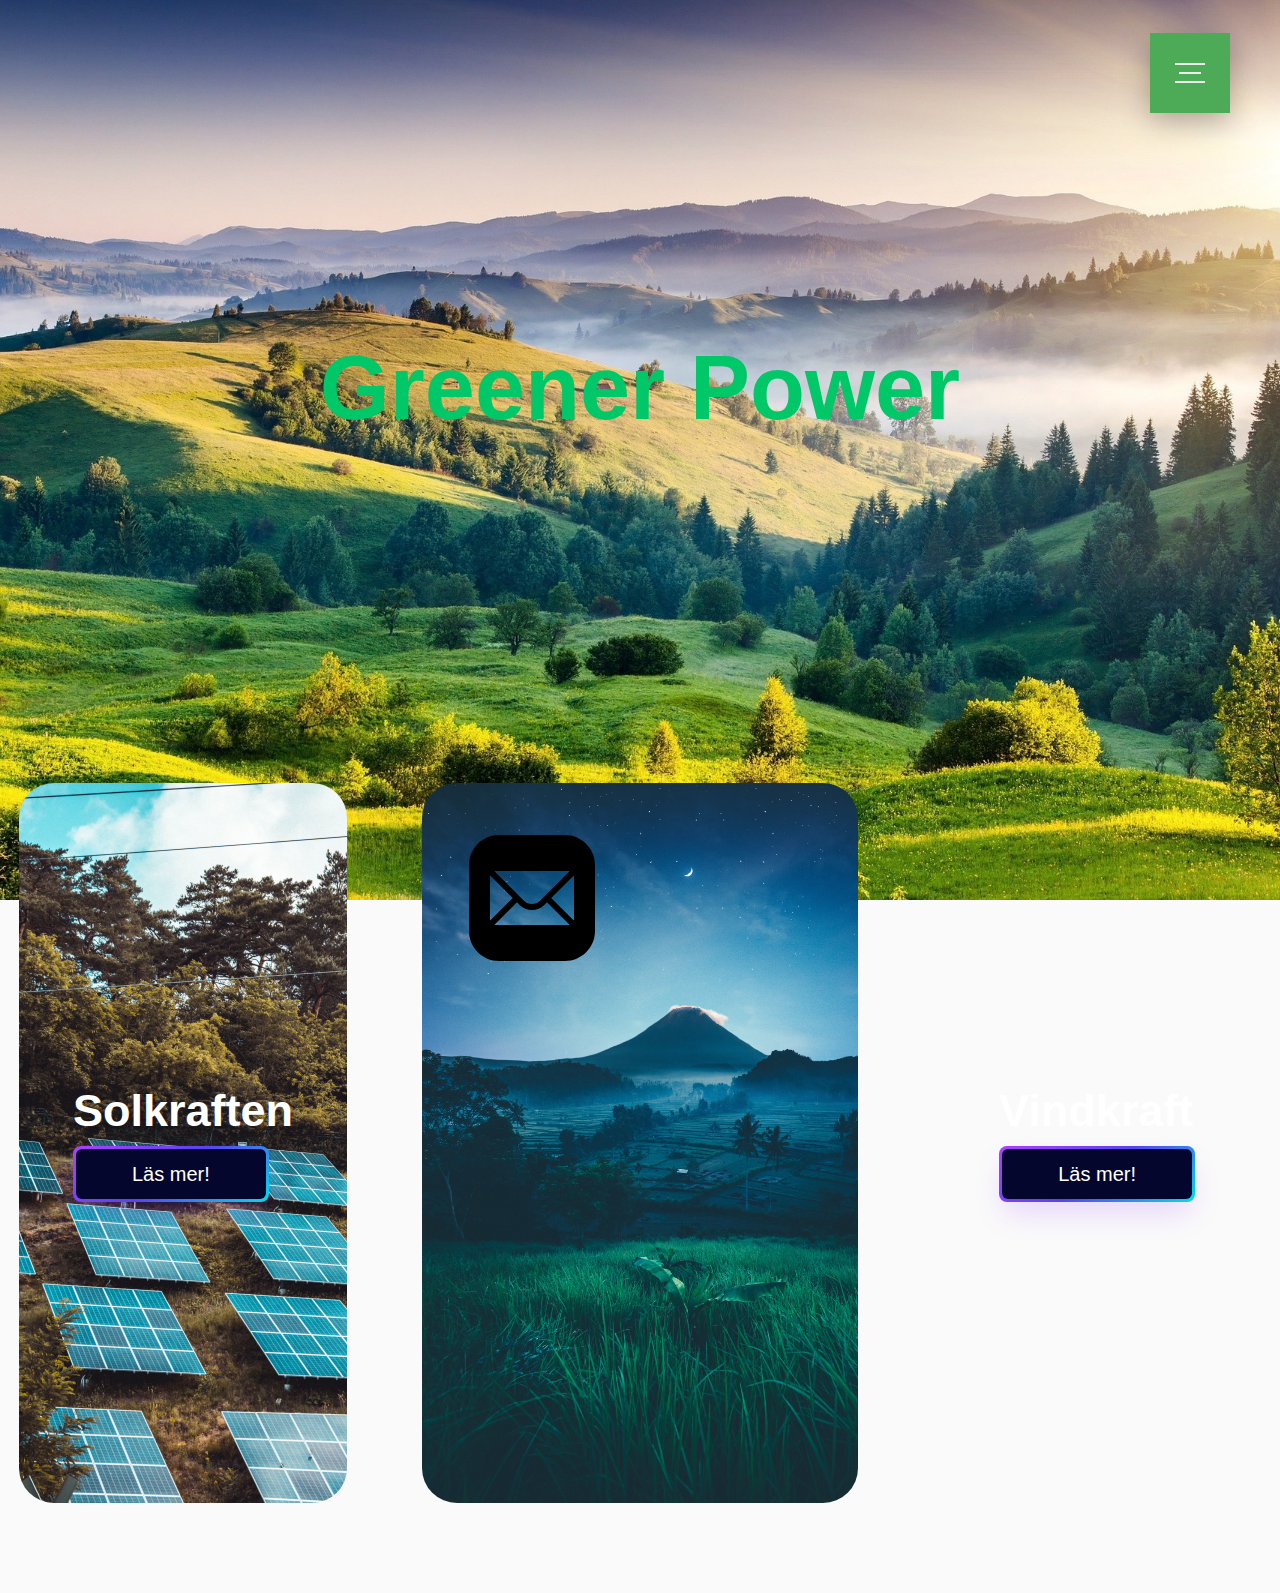
==== HTML och CSS/index.html @ 56bf24a3 "mer" ====
<!DOCTYPE html>
<html lang="en">
<head>
    <title>Förnybar Energi</title>
    <meta name="viewport" content="width=device-width, initial-scale=1.0"/>
    <meta charset="UTF-8">
    <link href="https://cdn.jsdelivr.net/npm/bootstrap@5.3.0-alpha1/dist/css/bootstrap.min.css" rel="stylesheet" integrity="sha384-GLhlTQ8iRABdZLl6O3oVMWSktQOp6b7In1Zl3/Jr59b6EGGoI1aFkw7cmDA6j6gD" crossorigin="anonymous">
    <link rel="stylesheet" href="bootstrap123.css">
    <link rel="stylesheet" href="Index.css">
    <link rel="stylesheet" href="typografi.css">
    <link rel="stylesheet" href="colors.css">
   <link href="https://fonts.cdnfonts.com/css/adobe-garamond-pro-2" rel="stylesheet">
    <style>
        @import url('https://fonts.cdnfonts.com/css/adobe-garamond-pro-2');
</style>

</head>

<body class="Home zunder">
  <div>
    <input class="menu-icon" type="checkbox" id="menu-icon" name="menu-icon"/>
    <label for="menu-icon"></label>
    <nav class="nav"> 		
        <ul class="pt-5" class="active">
            <li><a href="index.html">Hem</a></li>
            <li><a href="Vindkraft.html">Vindkraft</a></li>
            <li><a href="Solceller.html">Solceller</a></li>
        </ul>
    </nav>
  </div>

  <div class="Pablo">
   <h2 class="Name">Greener Power</h2>
  </div>
  
<section class="info">
<div class="row justify-content-center">
<div class="conta col col-3">
 <div class="text-align"> 
  <h2 class="hug">Solkraften</h2>
  <button class="button-64" role="button"><span onclick="location.href='solceller.html'" class="text">Läs mer!</span></button>
 </div>
</div>
<div class="conti cot col-4">
  <div class="text-place"> 
   <div class="images"> 
    <figure>
      <img class="imagu" src="mail.svg" alt=”Photo” width=150 height=150>
  </figure>
   
  </div>
 </div>
</div>
<div class="konta2 col col-3">
 <div class="text-align Bug">
  <h2 class="hug">Vindkraft</h2>
  <button class="button-64" role="button"> <span onclick="location.href='vindkraft.html'" class="text">Läs mer!</span></button>
 </div>
</div>
</div>
</section>



  </body>



</div>
<script src="https://cdn.jsdelivr.net/npm/bootstrap@5.3.0-alpha1/dist/js/bootstrap.bundle.min.js" integrity="sha384-w76AqPfDkMBDXo30jS1Sgez6pr3x5MlQ1ZAGC+nuZB+EYdgRZgiwxhTBTkF7CXvN" crossorigin="anonymous"></script>
</body>
</html>
---- HTML och CSS/bootstrap123.css ----
:root {
  --blue: #007bff;
  --indigo: #6610f2;
  --purple: #6f42c1;
  --pink: #e83e8c;
  --red: #dc3545;
  --orange: #fd7e14;
  --yellow: #ffc107;
  --green: #28a745;
  --teal: #20c997;
  --cyan: #17a2b8;
  --white: #fff;
  --gray: #6c757d;
  --gray-dark: #343a40;
  --primary: #4DAA57;
  --secondary: #7fcdff;
  --success: #157F1F;
  --info: #17a2b8;
  --warning: #ffc107;
  --danger: #dc3545;
  --light: #FAFAFA;
  --dark: #0B0B0F;
  --breakpoint-xs: 0;
  --breakpoint-sm: 576px;
  --breakpoint-md: 768px;
  --breakpoint-lg: 992px;
  --breakpoint-xl: 1200px;
  --font-family-sans-serif: -apple-system, BlinkMacSystemFont, "Segoe UI", Roboto, "Helvetica Neue", Arial, "Noto Sans", sans-serif, "Apple Color Emoji", "Segoe UI Emoji", "Segoe UI Symbol", "Noto Color Emoji";
  --font-family-monospace: SFMono-Regular, Menlo, Monaco, Consolas, "Liberation Mono", "Courier New", monospace; }

*,
*::before,
*::after {
  box-sizing: border-box; }

html {
  font-family: sans-serif;
  line-height: 1.15;
  -webkit-text-size-adjust: 100%;
  -webkit-tap-highlight-color: rgba(0, 0, 0, 0); }

article, aside, figcaption, figure, footer, header, hgroup, main, nav, section {
  display: block; }

body {
  margin: 0;
  font-family: -apple-system, BlinkMacSystemFont, "Segoe UI", Roboto, "Helvetica Neue", Arial, "Noto Sans", sans-serif, "Apple Color Emoji", "Segoe UI Emoji", "Segoe UI Symbol", "Noto Color Emoji";
  font-size: 1rem;
  font-weight: 400;
  line-height: 1.5;
  color: #212529;
  text-align: left;
  background-color: #fff; }

[tabindex="-1"]:focus:not(:focus-visible) {
  outline: 0 !important; }

hr {
  box-sizing: content-box;
  height: 0;
  overflow: visible; }

h1, h2, h3, h4, h5, h6 {
  margin-top: 0;
  margin-bottom: 0.5rem; }

p {
  margin-top: 0;
  margin-bottom: 1rem; }

abbr[title],
abbr[data-original-title] {
  text-decoration: underline;
  text-decoration: underline dotted;
  cursor: help;
  border-bottom: 0;
  text-decoration-skip-ink: none; }

address {
  margin-bottom: 1rem;
  font-style: normal;
  line-height: inherit; }

ol,
ul,
dl {
  margin-top: 0;
  margin-bottom: 1rem; }

ol ol,
ul ul,
ol ul,
ul ol {
  margin-bottom: 0; }

dt {
  font-weight: 700; }

dd {
  margin-bottom: .5rem;
  margin-left: 0; }

blockquote {
  margin: 0 0 1rem; }

b,
strong {
  font-weight: bolder; }

small {
  font-size: 80%; }

sub,
sup {
  position: relative;
  font-size: 75%;
  line-height: 0;
  vertical-align: baseline; }

sub {
  bottom: -.25em; }

sup {
  top: -.5em; }

a {
  color: #4DAA57;
  text-decoration: none;
  background-color: transparent; }
  a:hover {
    color: #35753c;
    text-decoration: underline; }

a:not([href]) {
  color: inherit;
  text-decoration: none; }
  a:not([href]):hover {
    color: inherit;
    text-decoration: none; }

pre,
code,
kbd,
samp {
  font-family: SFMono-Regular, Menlo, Monaco, Consolas, "Liberation Mono", "Courier New", monospace;
  font-size: 1em; }

pre {
  margin-top: 0;
  margin-bottom: 1rem;
  overflow: auto;
  -ms-overflow-style: scrollbar; }

figure {
  margin: 0 0 1rem; }

img {
  vertical-align: middle;
  border-style: none; }

svg {
  overflow: hidden;
  vertical-align: middle; }

table {
  border-collapse: collapse; }

caption {
  padding-top: 0.75rem;
  padding-bottom: 0.75rem;
  color: #6c757d;
  text-align: left;
  caption-side: bottom; }

th {
  text-align: inherit; }

label {
  display: inline-block;
  margin-bottom: 0.5rem; }

button {
  border-radius: 0; }

button:focus {
  outline: 1px dotted;
  outline: 5px auto -webkit-focus-ring-color; }

input,
button,
select,
optgroup,
textarea {
  margin: 0;
  font-family: inherit;
  font-size: inherit;
  line-height: inherit; }

button,
input {
  overflow: visible; }

button,
select {
  text-transform: none; }

[role="button"] {
  cursor: pointer; }

select {
  word-wrap: normal; }

button,
[type="button"],
[type="reset"],
[type="submit"] {
  -webkit-appearance: button; }

button:not(:disabled),
[type="button"]:not(:disabled),
[type="reset"]:not(:disabled),
[type="submit"]:not(:disabled) {
  cursor: pointer; }

button::-moz-focus-inner,
[type="button"]::-moz-focus-inner,
[type="reset"]::-moz-focus-inner,
[type="submit"]::-moz-focus-inner {
  padding: 0;
  border-style: none; }

input[type="radio"],
input[type="checkbox"] {
  box-sizing: border-box;
  padding: 0; }

textarea {
  overflow: auto;
  resize: vertical; }

fieldset {
  min-width: 0;
  padding: 0;
  margin: 0;
  border: 0; }

legend {
  display: block;
  width: 100%;
  max-width: 100%;
  padding: 0;
  margin-bottom: .5rem;
  font-size: 1.5rem;
  line-height: inherit;
  color: inherit;
  white-space: normal; }

progress {
  vertical-align: baseline; }

[type="number"]::-webkit-inner-spin-button,
[type="number"]::-webkit-outer-spin-button {
  height: auto; }

[type="search"] {
  outline-offset: -2px;
  -webkit-appearance: none; }

[type="search"]::-webkit-search-decoration {
  -webkit-appearance: none; }

::-webkit-file-upload-button {
  font: inherit;
  -webkit-appearance: button; }

output {
  display: inline-block; }

summary {
  display: list-item;
  cursor: pointer; }

template {
  display: none; }

[hidden] {
  display: none !important; }

h1, h2, h3, h4, h5, h6,
.h1, .h2, .h3, .h4, .h5, .h6 {
  margin-bottom: 0.5rem;
  font-weight: 500;
  line-height: 1.2; }

h1, .h1 {
  font-size: 2.5rem; }

h2, .h2 {
  font-size: 2rem; }

h3, .h3 {
  font-size: 1.75rem; }

h4, .h4 {
  font-size: 1.5rem; }

h5, .h5 {
  font-size: 1.25rem; }

h6, .h6 {
  font-size: 1rem; }

.lead {
  font-size: 1.25rem;
  font-weight: 300; }

.display-1 {
  font-size: 6rem;
  font-weight: 300;
  line-height: 1.2; }

.display-2 {
  font-size: 5.5rem;
  font-weight: 300;
  line-height: 1.2; }

.display-3 {
  font-size: 4.5rem;
  font-weight: 300;
  line-height: 1.2; }

.display-4 {
  font-size: 3.5rem;
  font-weight: 300;
  line-height: 1.2; }

hr {
  margin-top: 1rem;
  margin-bottom: 1rem;
  border: 0;
  border-top: 1px solid rgba(0, 0, 0, 0.1); }

small,
.small {
  font-size: 80%;
  font-weight: 400; }

mark,
.mark {
  padding: 0.2em;
  background-color: #fcf8e3; }

.list-unstyled {
  padding-left: 0;
  list-style: none; }

.list-inline {
  padding-left: 0;
  list-style: none; }

.list-inline-item {
  display: inline-block; }
  .list-inline-item:not(:last-child) {
    margin-right: 0.5rem; }

.initialism {
  font-size: 90%;
  text-transform: uppercase; }

.blockquote {
  margin-bottom: 1rem;
  font-size: 1.25rem; }

.blockquote-footer {
  display: block;
  font-size: 80%;
  color: #6c757d; }
  .blockquote-footer::before {
    content: "\2014\00A0"; }

.img-fluid {
  max-width: 100%;
  height: auto; }

.img-thumbnail {
  padding: 0.25rem;
  background-color: #fff;
  border: 1px solid #dee2e6;
  border-radius: 0.25rem;
  max-width: 100%;
  height: auto; }

.figure {
  display: inline-block; }

.figure-img {
  margin-bottom: 0.5rem;
  line-height: 1; }

.figure-caption {
  font-size: 90%;
  color: #6c757d; }

code {
  font-size: 87.5%;
  color: #e83e8c;
  word-wrap: break-word; }
  a > code {
    color: inherit; }

kbd {
  padding: 0.2rem 0.4rem;
  font-size: 87.5%;
  color: #fff;
  background-color: #212529;
  border-radius: 0.2rem; }
  kbd kbd {
    padding: 0;
    font-size: 100%;
    font-weight: 700; }

pre {
  display: block;
  font-size: 87.5%;
  color: #212529; }
  pre code {
    font-size: inherit;
    color: inherit;
    word-break: normal; }

.pre-scrollable {
  max-height: 340px;
  overflow-y: scroll; }

.container {
  width: 100%;
  padding-right: 15px;
  padding-left: 15px;
  margin-right: auto;
  margin-left: auto; }
  @media (min-width: 576px) {
    .container {
      max-width: 540px; } }
  @media (min-width: 768px) {
    .container {
      max-width: 720px; } }
  @media (min-width: 992px) {
    .container {
      max-width: 960px; } }
  @media (min-width: 1200px) {
    .container {
      max-width: 1140px; } }

.container-fluid, .container-sm, .container-md, .container-lg, .container-xl {
  width: 100%;
  padding-right: 15px;
  padding-left: 15px;
  margin-right: auto;
  margin-left: auto; }

@media (min-width: 576px) {
  .container, .container-sm {
    max-width: 540px; } }

@media (min-width: 768px) {
  .container, .container-sm, .container-md {
    max-width: 720px; } }

@media (min-width: 992px) {
  .container, .container-sm, .container-md, .container-lg {
    max-width: 960px; } }

@media (min-width: 1200px) {
  .container, .container-sm, .container-md, .container-lg, .container-xl {
    max-width: 1140px; } }

.row {
  display: flex;
  flex-wrap: wrap;
  margin-right: -15px;
  margin-left: -15px; }

.no-gutters {
  margin-right: 0;
  margin-left: 0; }
  .no-gutters > .col,
  .no-gutters > [class*="col-"] {
    padding-right: 0;
    padding-left: 0; }

.col-1, .col-2, .col-3, .col-4, .col-5, .col-6, .col-7, .col-8, .col-9, .col-10, .col-11, .col-12, .col,
.col-auto, .col-sm-1, .col-sm-2, .col-sm-3, .col-sm-4, .col-sm-5, .col-sm-6, .col-sm-7, .col-sm-8, .col-sm-9, .col-sm-10, .col-sm-11, .col-sm-12, .col-sm,
.col-sm-auto, .col-md-1, .col-md-2, .col-md-3, .col-md-4, .col-md-5, .col-md-6, .col-md-7, .col-md-8, .col-md-9, .col-md-10, .col-md-11, .col-md-12, .col-md,
.col-md-auto, .col-lg-1, .col-lg-2, .col-lg-3, .col-lg-4, .col-lg-5, .col-lg-6, .col-lg-7, .col-lg-8, .col-lg-9, .col-lg-10, .col-lg-11, .col-lg-12, .col-lg,
.col-lg-auto, .col-xl-1, .col-xl-2, .col-xl-3, .col-xl-4, .col-xl-5, .col-xl-6, .col-xl-7, .col-xl-8, .col-xl-9, .col-xl-10, .col-xl-11, .col-xl-12, .col-xl,
.col-xl-auto {
  position: relative;
  width: 100%;
  padding-right: 15px;
  padding-left: 15px; }

.col {
  flex-basis: 0;
  flex-grow: 1;
  min-width: 0;
  max-width: 100%; }

.row-cols-1 > * {
  flex: 0 0 100%;
  max-width: 100%; }

.row-cols-2 > * {
  flex: 0 0 50%;
  max-width: 50%; }

.row-cols-3 > * {
  flex: 0 0 33.33333%;
  max-width: 33.33333%; }

.row-cols-4 > * {
  flex: 0 0 25%;
  max-width: 25%; }

.row-cols-5 > * {
  flex: 0 0 20%;
  max-width: 20%; }

.row-cols-6 > * {
  flex: 0 0 16.66667%;
  max-width: 16.66667%; }

.col-auto {
  flex: 0 0 auto;
  width: auto;
  max-width: 100%; }

.col-1 {
  flex: 0 0 8.33333%;
  max-width: 8.33333%; }

.col-2 {
  flex: 0 0 16.66667%;
  max-width: 16.66667%; }

.col-3 {
  flex: 0 0 25%;
  max-width: 25%; }

.col-4 {
  flex: 0 0 33.33333%;
  max-width: 33.33333%; }

.col-5 {
  flex: 0 0 41.66667%;
  max-width: 41.66667%; }

.col-6 {
  flex: 0 0 50%;
  max-width: 50%; }

.col-7 {
  flex: 0 0 58.33333%;
  max-width: 58.33333%; }

.col-8 {
  flex: 0 0 66.66667%;
  max-width: 66.66667%; }

.col-9 {
  flex: 0 0 75%;
  max-width: 75%; }

.col-10 {
  flex: 0 0 83.33333%;
  max-width: 83.33333%; }

.col-11 {
  flex: 0 0 91.66667%;
  max-width: 91.66667%; }

.col-12 {
  flex: 0 0 100%;
  max-width: 100%; }

.order-first {
  order: -1; }

.order-last {
  order: 13; }

.order-0 {
  order: 0; }

.order-1 {
  order: 1; }

.order-2 {
  order: 2; }

.order-3 {
  order: 3; }

.order-4 {
  order: 4; }

.order-5 {
  order: 5; }

.order-6 {
  order: 6; }

.order-7 {
  order: 7; }

.order-8 {
  order: 8; }

.order-9 {
  order: 9; }

.order-10 {
  order: 10; }

.order-11 {
  order: 11; }

.order-12 {
  order: 12; }

.offset-1 {
  margin-left: 8.33333%; }

.offset-2 {
  margin-left: 16.66667%; }

.offset-3 {
  margin-left: 25%; }

.offset-4 {
  margin-left: 33.33333%; }

.offset-5 {
  margin-left: 41.66667%; }

.offset-6 {
  margin-left: 50%; }

.offset-7 {
  margin-left: 58.33333%; }

.offset-8 {
  margin-left: 66.66667%; }

.offset-9 {
  margin-left: 75%; }

.offset-10 {
  margin-left: 83.33333%; }

.offset-11 {
  margin-left: 91.66667%; }

@media (min-width: 576px) {
  .col-sm {
    flex-basis: 0;
    flex-grow: 1;
    min-width: 0;
    max-width: 100%; }
  .row-cols-sm-1 > * {
    flex: 0 0 100%;
    max-width: 100%; }
  .row-cols-sm-2 > * {
    flex: 0 0 50%;
    max-width: 50%; }
  .row-cols-sm-3 > * {
    flex: 0 0 33.33333%;
    max-width: 33.33333%; }
  .row-cols-sm-4 > * {
    flex: 0 0 25%;
    max-width: 25%; }
  .row-cols-sm-5 > * {
    flex: 0 0 20%;
    max-width: 20%; }
  .row-cols-sm-6 > * {
    flex: 0 0 16.66667%;
    max-width: 16.66667%; }
  .col-sm-auto {
    flex: 0 0 auto;
    width: auto;
    max-width: 100%; }
  .col-sm-1 {
    flex: 0 0 8.33333%;
    max-width: 8.33333%; }
  .col-sm-2 {
    flex: 0 0 16.66667%;
    max-width: 16.66667%; }
  .col-sm-3 {
    flex: 0 0 25%;
    max-width: 25%; }
  .col-sm-4 {
    flex: 0 0 33.33333%;
    max-width: 33.33333%; }
  .col-sm-5 {
    flex: 0 0 41.66667%;
    max-width: 41.66667%; }
  .col-sm-6 {
    flex: 0 0 50%;
    max-width: 50%; }
  .col-sm-7 {
    flex: 0 0 58.33333%;
    max-width: 58.33333%; }
  .col-sm-8 {
    flex: 0 0 66.66667%;
    max-width: 66.66667%; }
  .col-sm-9 {
    flex: 0 0 75%;
    max-width: 75%; }
  .col-sm-10 {
    flex: 0 0 83.33333%;
    max-width: 83.33333%; }
  .col-sm-11 {
    flex: 0 0 91.66667%;
    max-width: 91.66667%; }
  .col-sm-12 {
    flex: 0 0 100%;
    max-width: 100%; }
  .order-sm-first {
    order: -1; }
  .order-sm-last {
    order: 13; }
  .order-sm-0 {
    order: 0; }
  .order-sm-1 {
    order: 1; }
  .order-sm-2 {
    order: 2; }
  .order-sm-3 {
    order: 3; }
  .order-sm-4 {
    order: 4; }
  .order-sm-5 {
    order: 5; }
  .order-sm-6 {
    order: 6; }
  .order-sm-7 {
    order: 7; }
  .order-sm-8 {
    order: 8; }
  .order-sm-9 {
    order: 9; }
  .order-sm-10 {
    order: 10; }
  .order-sm-11 {
    order: 11; }
  .order-sm-12 {
    order: 12; }
  .offset-sm-0 {
    margin-left: 0; }
  .offset-sm-1 {
    margin-left: 8.33333%; }
  .offset-sm-2 {
    margin-left: 16.66667%; }
  .offset-sm-3 {
    margin-left: 25%; }
  .offset-sm-4 {
    margin-left: 33.33333%; }
  .offset-sm-5 {
    margin-left: 41.66667%; }
  .offset-sm-6 {
    margin-left: 50%; }
  .offset-sm-7 {
    margin-left: 58.33333%; }
  .offset-sm-8 {
    margin-left: 66.66667%; }
  .offset-sm-9 {
    margin-left: 75%; }
  .offset-sm-10 {
    margin-left: 83.33333%; }
  .offset-sm-11 {
    margin-left: 91.66667%; } }

@media (min-width: 768px) {
  .col-md {
    flex-basis: 0;
    flex-grow: 1;
    min-width: 0;
    max-width: 100%; }
  .row-cols-md-1 > * {
    flex: 0 0 100%;
    max-width: 100%; }
  .row-cols-md-2 > * {
    flex: 0 0 50%;
    max-width: 50%; }
  .row-cols-md-3 > * {
    flex: 0 0 33.33333%;
    max-width: 33.33333%; }
  .row-cols-md-4 > * {
    flex: 0 0 25%;
    max-width: 25%; }
  .row-cols-md-5 > * {
    flex: 0 0 20%;
    max-width: 20%; }
  .row-cols-md-6 > * {
    flex: 0 0 16.66667%;
    max-width: 16.66667%; }
  .col-md-auto {
    flex: 0 0 auto;
    width: auto;
    max-width: 100%; }
  .col-md-1 {
    flex: 0 0 8.33333%;
    max-width: 8.33333%; }
  .col-md-2 {
    flex: 0 0 16.66667%;
    max-width: 16.66667%; }
  .col-md-3 {
    flex: 0 0 25%;
    max-width: 25%; }
  .col-md-4 {
    flex: 0 0 33.33333%;
    max-width: 33.33333%; }
  .col-md-5 {
    flex: 0 0 41.66667%;
    max-width: 41.66667%; }
  .col-md-6 {
    flex: 0 0 50%;
    max-width: 50%; }
  .col-md-7 {
    flex: 0 0 58.33333%;
    max-width: 58.33333%; }
  .col-md-8 {
    flex: 0 0 66.66667%;
    max-width: 66.66667%; }
  .col-md-9 {
    flex: 0 0 75%;
    max-width: 75%; }
  .col-md-10 {
    flex: 0 0 83.33333%;
    max-width: 83.33333%; }
  .col-md-11 {
    flex: 0 0 91.66667%;
    max-width: 91.66667%; }
  .col-md-12 {
    flex: 0 0 100%;
    max-width: 100%; }
  .order-md-first {
    order: -1; }
  .order-md-last {
    order: 13; }
  .order-md-0 {
    order: 0; }
  .order-md-1 {
    order: 1; }
  .order-md-2 {
    order: 2; }
  .order-md-3 {
    order: 3; }
  .order-md-4 {
    order: 4; }
  .order-md-5 {
    order: 5; }
  .order-md-6 {
    order: 6; }
  .order-md-7 {
    order: 7; }
  .order-md-8 {
    order: 8; }
  .order-md-9 {
    order: 9; }
  .order-md-10 {
    order: 10; }
  .order-md-11 {
    order: 11; }
  .order-md-12 {
    order: 12; }
  .offset-md-0 {
    margin-left: 0; }
  .offset-md-1 {
    margin-left: 8.33333%; }
  .offset-md-2 {
    margin-left: 16.66667%; }
  .offset-md-3 {
    margin-left: 25%; }
  .offset-md-4 {
    margin-left: 33.33333%; }
  .offset-md-5 {
    margin-left: 41.66667%; }
  .offset-md-6 {
    margin-left: 50%; }
  .offset-md-7 {
    margin-left: 58.33333%; }
  .offset-md-8 {
    margin-left: 66.66667%; }
  .offset-md-9 {
    margin-left: 75%; }
  .offset-md-10 {
    margin-left: 83.33333%; }
  .offset-md-11 {
    margin-left: 91.66667%; } }

@media (min-width: 992px) {
  .col-lg {
    flex-basis: 0;
    flex-grow: 1;
    min-width: 0;
    max-width: 100%; }
  .row-cols-lg-1 > * {
    flex: 0 0 100%;
    max-width: 100%; }
  .row-cols-lg-2 > * {
    flex: 0 0 50%;
    max-width: 50%; }
  .row-cols-lg-3 > * {
    flex: 0 0 33.33333%;
    max-width: 33.33333%; }
  .row-cols-lg-4 > * {
    flex: 0 0 25%;
    max-width: 25%; }
  .row-cols-lg-5 > * {
    flex: 0 0 20%;
    max-width: 20%; }
  .row-cols-lg-6 > * {
    flex: 0 0 16.66667%;
    max-width: 16.66667%; }
  .col-lg-auto {
    flex: 0 0 auto;
    width: auto;
    max-width: 100%; }
  .col-lg-1 {
    flex: 0 0 8.33333%;
    max-width: 8.33333%; }
  .col-lg-2 {
    flex: 0 0 16.66667%;
    max-width: 16.66667%; }
  .col-lg-3 {
    flex: 0 0 25%;
    max-width: 25%; }
  .col-lg-4 {
    flex: 0 0 33.33333%;
    max-width: 33.33333%; }
  .col-lg-5 {
    flex: 0 0 41.66667%;
    max-width: 41.66667%; }
  .col-lg-6 {
    flex: 0 0 50%;
    max-width: 50%; }
  .col-lg-7 {
    flex: 0 0 58.33333%;
    max-width: 58.33333%; }
  .col-lg-8 {
    flex: 0 0 66.66667%;
    max-width: 66.66667%; }
  .col-lg-9 {
    flex: 0 0 75%;
    max-width: 75%; }
  .col-lg-10 {
    flex: 0 0 83.33333%;
    max-width: 83.33333%; }
  .col-lg-11 {
    flex: 0 0 91.66667%;
    max-width: 91.66667%; }
  .col-lg-12 {
    flex: 0 0 100%;
    max-width: 100%; }
  .order-lg-first {
    order: -1; }
  .order-lg-last {
    order: 13; }
  .order-lg-0 {
    order: 0; }
  .order-lg-1 {
    order: 1; }
  .order-lg-2 {
    order: 2; }
  .order-lg-3 {
    order: 3; }
  .order-lg-4 {
    order: 4; }
  .order-lg-5 {
    order: 5; }
  .order-lg-6 {
    order: 6; }
  .order-lg-7 {
    order: 7; }
  .order-lg-8 {
    order: 8; }
  .order-lg-9 {
    order: 9; }
  .order-lg-10 {
    order: 10; }
  .order-lg-11 {
    order: 11; }
  .order-lg-12 {
    order: 12; }
  .offset-lg-0 {
    margin-left: 0; }
  .offset-lg-1 {
    margin-left: 8.33333%; }
  .offset-lg-2 {
    margin-left: 16.66667%; }
  .offset-lg-3 {
    margin-left: 25%; }
  .offset-lg-4 {
    margin-left: 33.33333%; }
  .offset-lg-5 {
    margin-left: 41.66667%; }
  .offset-lg-6 {
    margin-left: 50%; }
  .offset-lg-7 {
    margin-left: 58.33333%; }
  .offset-lg-8 {
    margin-left: 66.66667%; }
  .offset-lg-9 {
    margin-left: 75%; }
  .offset-lg-10 {
    margin-left: 83.33333%; }
  .offset-lg-11 {
    margin-left: 91.66667%; } }

@media (min-width: 1200px) {
  .col-xl {
    flex-basis: 0;
    flex-grow: 1;
    min-width: 0;
    max-width: 100%; }
  .row-cols-xl-1 > * {
    flex: 0 0 100%;
    max-width: 100%; }
  .row-cols-xl-2 > * {
    flex: 0 0 50%;
    max-width: 50%; }
  .row-cols-xl-3 > * {
    flex: 0 0 33.33333%;
    max-width: 33.33333%; }
  .row-cols-xl-4 > * {
    flex: 0 0 25%;
    max-width: 25%; }
  .row-cols-xl-5 > * {
    flex: 0 0 20%;
    max-width: 20%; }
  .row-cols-xl-6 > * {
    flex: 0 0 16.66667%;
    max-width: 16.66667%; }
  .col-xl-auto {
    flex: 0 0 auto;
    width: auto;
    max-width: 100%; }
  .col-xl-1 {
    flex: 0 0 8.33333%;
    max-width: 8.33333%; }
  .col-xl-2 {
    flex: 0 0 16.66667%;
    max-width: 16.66667%; }
  .col-xl-3 {
    flex: 0 0 25%;
    max-width: 25%; }
  .col-xl-4 {
    flex: 0 0 33.33333%;
    max-width: 33.33333%; }
  .col-xl-5 {
    flex: 0 0 41.66667%;
    max-width: 41.66667%; }
  .col-xl-6 {
    flex: 0 0 50%;
    max-width: 50%; }
  .col-xl-7 {
    flex: 0 0 58.33333%;
    max-width: 58.33333%; }
  .col-xl-8 {
    flex: 0 0 66.66667%;
    max-width: 66.66667%; }
  .col-xl-9 {
    flex: 0 0 75%;
    max-width: 75%; }
  .col-xl-10 {
    flex: 0 0 83.33333%;
    max-width: 83.33333%; }
  .col-xl-11 {
    flex: 0 0 91.66667%;
    max-width: 91.66667%; }
  .col-xl-12 {
    flex: 0 0 100%;
    max-width: 100%; }
  .order-xl-first {
    order: -1; }
  .order-xl-last {
    order: 13; }
  .order-xl-0 {
    order: 0; }
  .order-xl-1 {
    order: 1; }
  .order-xl-2 {
    order: 2; }
  .order-xl-3 {
    order: 3; }
  .order-xl-4 {
    order: 4; }
  .order-xl-5 {
    order: 5; }
  .order-xl-6 {
    order: 6; }
  .order-xl-7 {
    order: 7; }
  .order-xl-8 {
    order: 8; }
  .order-xl-9 {
    order: 9; }
  .order-xl-10 {
    order: 10; }
  .order-xl-11 {
    order: 11; }
  .order-xl-12 {
    order: 12; }
  .offset-xl-0 {
    margin-left: 0; }
  .offset-xl-1 {
    margin-left: 8.33333%; }
  .offset-xl-2 {
    margin-left: 16.66667%; }
  .offset-xl-3 {
    margin-left: 25%; }
  .offset-xl-4 {
    margin-left: 33.33333%; }
  .offset-xl-5 {
    margin-left: 41.66667%; }
  .offset-xl-6 {
    margin-left: 50%; }
  .offset-xl-7 {
    margin-left: 58.33333%; }
  .offset-xl-8 {
    margin-left: 66.66667%; }
  .offset-xl-9 {
    margin-left: 75%; }
  .offset-xl-10 {
    margin-left: 83.33333%; }
  .offset-xl-11 {
    margin-left: 91.66667%; } }

.table {
  width: 100%;
  margin-bottom: 1rem;
  color: #212529; }
  .table th,
  .table td {
    padding: 0.75rem;
    vertical-align: top;
    border-top: 1px solid #dee2e6; }
  .table thead th {
    vertical-align: bottom;
    border-bottom: 2px solid #dee2e6; }
  .table tbody + tbody {
    border-top: 2px solid #dee2e6; }

.table-sm th,
.table-sm td {
  padding: 0.3rem; }

.table-bordered {
  border: 1px solid #dee2e6; }
  .table-bordered th,
  .table-bordered td {
    border: 1px solid #dee2e6; }
  .table-bordered thead th,
  .table-bordered thead td {
    border-bottom-width: 2px; }

.table-borderless th,
.table-borderless td,
.table-borderless thead th,
.table-borderless tbody + tbody {
  border: 0; }

.table-striped tbody tr:nth-of-type(odd) {
  background-color: rgba(0, 0, 0, 0.05); }

.table-hover tbody tr:hover {
  color: #212529;
  background-color: rgba(0, 0, 0, 0.075); }

.table-primary,
.table-primary > th,
.table-primary > td {
  background-color: #cde7d0; }

.table-primary th,
.table-primary td,
.table-primary thead th,
.table-primary tbody + tbody {
  border-color: #a2d3a8; }

.table-hover .table-primary:hover {
  background-color: #bcdfc0; }
  .table-hover .table-primary:hover > td,
  .table-hover .table-primary:hover > th {
    background-color: #bcdfc0; }

.table-secondary,
.table-secondary > th,
.table-secondary > td {
  background-color: #dbf1ff; }

.table-secondary th,
.table-secondary td,
.table-secondary thead th,
.table-secondary tbody + tbody {
  border-color: #bce5ff; }

.table-hover .table-secondary:hover {
  background-color: #c2e7ff; }
  .table-hover .table-secondary:hover > td,
  .table-hover .table-secondary:hover > th {
    background-color: #c2e7ff; }

.table-success,
.table-success > th,
.table-success > td {
  background-color: #bddbc0; }

.table-success th,
.table-success td,
.table-success thead th,
.table-success tbody + tbody {
  border-color: #85bc8b; }

.table-hover .table-success:hover {
  background-color: #add2b0; }
  .table-hover .table-success:hover > td,
  .table-hover .table-success:hover > th {
    background-color: #add2b0; }

.table-info,
.table-info > th,
.table-info > td {
  background-color: #bee5eb; }

.table-info th,
.table-info td,
.table-info thead th,
.table-info tbody + tbody {
  border-color: #86cfda; }

.table-hover .table-info:hover {
  background-color: #abdde5; }
  .table-hover .table-info:hover > td,
  .table-hover .table-info:hover > th {
    background-color: #abdde5; }

.table-warning,
.table-warning > th,
.table-warning > td {
  background-color: #ffeeba; }

.table-warning th,
.table-warning td,
.table-warning thead th,
.table-warning tbody + tbody {
  border-color: #ffdf7e; }

.table-hover .table-warning:hover {
  background-color: #ffe8a1; }
  .table-hover .table-warning:hover > td,
  .table-hover .table-warning:hover > th {
    background-color: #ffe8a1; }

.table-danger,
.table-danger > th,
.table-danger > td {
  background-color: #f5c6cb; }

.table-danger th,
.table-danger td,
.table-danger thead th,
.table-danger tbody + tbody {
  border-color: #ed969e; }

.table-hover .table-danger:hover {
  background-color: #f1b0b7; }
  .table-hover .table-danger:hover > td,
  .table-hover .table-danger:hover > th {
    background-color: #f1b0b7; }

.table-light,
.table-light > th,
.table-light > td {
  background-color: #fefefe; }

.table-light th,
.table-light td,
.table-light thead th,
.table-light tbody + tbody {
  border-color: #fcfcfc; }

.table-hover .table-light:hover {
  background-color: #f1f1f1; }
  .table-hover .table-light:hover > td,
  .table-hover .table-light:hover > th {
    background-color: #f1f1f1; }

.table-dark,
.table-dark > th,
.table-dark > td {
  background-color: #bbbbbc; }

.table-dark th,
.table-dark td,
.table-dark thead th,
.table-dark tbody + tbody {
  border-color: #808082; }

.table-hover .table-dark:hover {
  background-color: #aeaeaf; }
  .table-hover .table-dark:hover > td,
  .table-hover .table-dark:hover > th {
    background-color: #aeaeaf; }

.table-active,
.table-active > th,
.table-active > td {
  background-color: rgba(0, 0, 0, 0.075); }

.table-hover .table-active:hover {
  background-color: rgba(0, 0, 0, 0.075); }
  .table-hover .table-active:hover > td,
  .table-hover .table-active:hover > th {
    background-color: rgba(0, 0, 0, 0.075); }

.table .thead-dark th {
  color: #fff;
  background-color: #343a40;
  border-color: #454d55; }

.table .thead-light th {
  color: #495057;
  background-color: #e9ecef;
  border-color: #dee2e6; }

.table-dark {
  color: #fff;
  background-color: #343a40; }
  .table-dark th,
  .table-dark td,
  .table-dark thead th {
    border-color: #454d55; }
  .table-dark.table-bordered {
    border: 0; }
  .table-dark.table-striped tbody tr:nth-of-type(odd) {
    background-color: rgba(255, 255, 255, 0.05); }
  .table-dark.table-hover tbody tr:hover {
    color: #fff;
    background-color: rgba(255, 255, 255, 0.075); }

@media (max-width: 575.98px) {
  .table-responsive-sm {
    display: block;
    width: 100%;
    overflow-x: auto;
    -webkit-overflow-scrolling: touch; }
    .table-responsive-sm > .table-bordered {
      border: 0; } }

@media (max-width: 767.98px) {
  .table-responsive-md {
    display: block;
    width: 100%;
    overflow-x: auto;
    -webkit-overflow-scrolling: touch; }
    .table-responsive-md > .table-bordered {
      border: 0; } }

@media (max-width: 991.98px) {
  .table-responsive-lg {
    display: block;
    width: 100%;
    overflow-x: auto;
    -webkit-overflow-scrolling: touch; }
    .table-responsive-lg > .table-bordered {
      border: 0; } }

@media (max-width: 1199.98px) {
  .table-responsive-xl {
    display: block;
    width: 100%;
    overflow-x: auto;
    -webkit-overflow-scrolling: touch; }
    .table-responsive-xl > .table-bordered {
      border: 0; } }

.table-responsive {
  display: block;
  width: 100%;
  overflow-x: auto;
  -webkit-overflow-scrolling: touch; }
  .table-responsive > .table-bordered {
    border: 0; }

.form-control {
  display: block;
  width: 100%;
  height: calc(1.5em + 0.75rem + 2px);
  padding: 0.375rem 0.75rem;
  font-size: 1rem;
  font-weight: 400;
  line-height: 1.5;
  color: #495057;
  background-color: #fff;
  background-clip: padding-box;
  border: 1px solid #ced4da;
  border-radius: 0.25rem;
  transition: border-color 0.15s ease-in-out, box-shadow 0.15s ease-in-out; }
  @media (prefers-reduced-motion: reduce) {
    .form-control {
      transition: none; } }
  .form-control::-ms-expand {
    background-color: transparent;
    border: 0; }
  .form-control:-moz-focusring {
    color: transparent;
    text-shadow: 0 0 0 #495057; }
  .form-control:focus {
    color: #495057;
    background-color: #fff;
    border-color: #a2d5a7;
    outline: 0;
    box-shadow: 0 0 0 0.2rem rgba(77, 170, 87, 0.25); }
  .form-control::placeholder {
    color: #6c757d;
    opacity: 1; }
  .form-control:disabled, .form-control[readonly] {
    background-color: #e9ecef;
    opacity: 1; }

input[type="date"].form-control,
input[type="time"].form-control,
input[type="datetime-local"].form-control,
input[type="month"].form-control {
  appearance: none; }

select.form-control:focus::-ms-value {
  color: #495057;
  background-color: #fff; }

.form-control-file,
.form-control-range {
  display: block;
  width: 100%; }

.col-form-label {
  padding-top: calc(0.375rem + 1px);
  padding-bottom: calc(0.375rem + 1px);
  margin-bottom: 0;
  font-size: inherit;
  line-height: 1.5; }

.col-form-label-lg {
  padding-top: calc(0.5rem + 1px);
  padding-bottom: calc(0.5rem + 1px);
  font-size: 1.25rem;
  line-height: 1.5; }

.col-form-label-sm {
  padding-top: calc(0.25rem + 1px);
  padding-bottom: calc(0.25rem + 1px);
  font-size: 0.875rem;
  line-height: 1.5; }

.form-control-plaintext {
  display: block;
  width: 100%;
  padding: 0.375rem 0;
  margin-bottom: 0;
  font-size: 1rem;
  line-height: 1.5;
  color: #212529;
  background-color: transparent;
  border: solid transparent;
  border-width: 1px 0; }
  .form-control-plaintext.form-control-sm, .form-control-plaintext.form-control-lg {
    padding-right: 0;
    padding-left: 0; }

.form-control-sm {
  height: calc(1.5em + 0.5rem + 2px);
  padding: 0.25rem 0.5rem;
  font-size: 0.875rem;
  line-height: 1.5;
  border-radius: 0.2rem; }

.form-control-lg {
  height: calc(1.5em + 1rem + 2px);
  padding: 0.5rem 1rem;
  font-size: 1.25rem;
  line-height: 1.5;
  border-radius: 0.3rem; }

select.form-control[size], select.form-control[multiple] {
  height: auto; }

textarea.form-control {
  height: auto; }

.form-group {
  margin-bottom: 1rem; }

.form-text {
  display: block;
  margin-top: 0.25rem; }

.form-row {
  display: flex;
  flex-wrap: wrap;
  margin-right: -5px;
  margin-left: -5px; }
  .form-row > .col,
  .form-row > [class*="col-"] {
    padding-right: 5px;
    padding-left: 5px; }

.form-check {
  position: relative;
  display: block;
  padding-left: 1.25rem; }

.form-check-input {
  position: absolute;
  margin-top: 0.3rem;
  margin-left: -1.25rem; }
  .form-check-input[disabled] ~ .form-check-label,
  .form-check-input:disabled ~ .form-check-label {
    color: #6c757d; }

.form-check-label {
  margin-bottom: 0; }

.form-check-inline {
  display: inline-flex;
  align-items: center;
  padding-left: 0;
  margin-right: 0.75rem; }
  .form-check-inline .form-check-input {
    position: static;
    margin-top: 0;
    margin-right: 0.3125rem;
    margin-left: 0; }

.valid-feedback {
  display: none;
  width: 100%;
  margin-top: 0.25rem;
  font-size: 80%;
  color: #157F1F; }

.valid-tooltip {
  position: absolute;
  top: 100%;
  z-index: 5;
  display: none;
  max-width: 100%;
  padding: 0.25rem 0.5rem;
  margin-top: .1rem;
  font-size: 0.875rem;
  line-height: 1.5;
  color: #fff;
  background-color: rgba(21, 127, 31, 0.9);
  border-radius: 0.25rem; }

.was-validated :valid ~ .valid-feedback,
.was-validated :valid ~ .valid-tooltip,
.is-valid ~ .valid-feedback,
.is-valid ~ .valid-tooltip {
  display: block; }

.was-validated .form-control:valid, .form-control.is-valid {
  border-color: #157F1F;
  padding-right: calc(1.5em + 0.75rem);
  background-image: url("data:image/svg+xml,%3csvg xmlns='http://www.w3.org/2000/svg' width='8' height='8' viewBox='0 0 8 8'%3e%3cpath fill='%23157F1F' d='M2.3 6.73L.6 4.53c-.4-1.04.46-1.4 1.1-.8l1.1 1.4 3.4-3.8c.6-.63 1.6-.27 1.2.7l-4 4.6c-.43.5-.8.4-1.1.1z'/%3e%3c/svg%3e");
  background-repeat: no-repeat;
  background-position: right calc(0.375em + 0.1875rem) center;
  background-size: calc(0.75em + 0.375rem) calc(0.75em + 0.375rem); }
  .was-validated .form-control:valid:focus, .form-control.is-valid:focus {
    border-color: #157F1F;
    box-shadow: 0 0 0 0.2rem rgba(21, 127, 31, 0.25); }

.was-validated textarea.form-control:valid, textarea.form-control.is-valid {
  padding-right: calc(1.5em + 0.75rem);
  background-position: top calc(0.375em + 0.1875rem) right calc(0.375em + 0.1875rem); }

.was-validated .custom-select:valid, .custom-select.is-valid {
  border-color: #157F1F;
  padding-right: calc(0.75em + 2.3125rem);
  background: url("data:image/svg+xml,%3csvg xmlns='http://www.w3.org/2000/svg' width='4' height='5' viewBox='0 0 4 5'%3e%3cpath fill='%23343a40' d='M2 0L0 2h4zm0 5L0 3h4z'/%3e%3c/svg%3e") no-repeat right 0.75rem center/8px 10px, url("data:image/svg+xml,%3csvg xmlns='http://www.w3.org/2000/svg' width='8' height='8' viewBox='0 0 8 8'%3e%3cpath fill='%23157F1F' d='M2.3 6.73L.6 4.53c-.4-1.04.46-1.4 1.1-.8l1.1 1.4 3.4-3.8c.6-.63 1.6-.27 1.2.7l-4 4.6c-.43.5-.8.4-1.1.1z'/%3e%3c/svg%3e") #fff no-repeat center right 1.75rem/calc(0.75em + 0.375rem) calc(0.75em + 0.375rem); }
  .was-validated .custom-select:valid:focus, .custom-select.is-valid:focus {
    border-color: #157F1F;
    box-shadow: 0 0 0 0.2rem rgba(21, 127, 31, 0.25); }

.was-validated .form-check-input:valid ~ .form-check-label, .form-check-input.is-valid ~ .form-check-label {
  color: #157F1F; }

.was-validated .form-check-input:valid ~ .valid-feedback,
.was-validated .form-check-input:valid ~ .valid-tooltip, .form-check-input.is-valid ~ .valid-feedback,
.form-check-input.is-valid ~ .valid-tooltip {
  display: block; }

.was-validated .custom-control-input:valid ~ .custom-control-label, .custom-control-input.is-valid ~ .custom-control-label {
  color: #157F1F; }
  .was-validated .custom-control-input:valid ~ .custom-control-label::before, .custom-control-input.is-valid ~ .custom-control-label::before {
    border-color: #157F1F; }

.was-validated .custom-control-input:valid:checked ~ .custom-control-label::before, .custom-control-input.is-valid:checked ~ .custom-control-label::before {
  border-color: #1cab2a;
  background-color: #1cab2a; }

.was-validated .custom-control-input:valid:focus ~ .custom-control-label::before, .custom-control-input.is-valid:focus ~ .custom-control-label::before {
  box-shadow: 0 0 0 0.2rem rgba(21, 127, 31, 0.25); }

.was-validated .custom-control-input:valid:focus:not(:checked) ~ .custom-control-label::before, .custom-control-input.is-valid:focus:not(:checked) ~ .custom-control-label::before {
  border-color: #157F1F; }

.was-validated .custom-file-input:valid ~ .custom-file-label, .custom-file-input.is-valid ~ .custom-file-label {
  border-color: #157F1F; }

.was-validated .custom-file-input:valid:focus ~ .custom-file-label, .custom-file-input.is-valid:focus ~ .custom-file-label {
  border-color: #157F1F;
  box-shadow: 0 0 0 0.2rem rgba(21, 127, 31, 0.25); }

.invalid-feedback {
  display: none;
  width: 100%;
  margin-top: 0.25rem;
  font-size: 80%;
  color: #dc3545; }

.invalid-tooltip {
  position: absolute;
  top: 100%;
  z-index: 5;
  display: none;
  max-width: 100%;
  padding: 0.25rem 0.5rem;
  margin-top: .1rem;
  font-size: 0.875rem;
  line-height: 1.5;
  color: #fff;
  background-color: rgba(220, 53, 69, 0.9);
  border-radius: 0.25rem; }

.was-validated :invalid ~ .invalid-feedback,
.was-validated :invalid ~ .invalid-tooltip,
.is-invalid ~ .invalid-feedback,
.is-invalid ~ .invalid-tooltip {
  display: block; }

.was-validated .form-control:invalid, .form-control.is-invalid {
  border-color: #dc3545;
  padding-right: calc(1.5em + 0.75rem);
  background-image: url("data:image/svg+xml,%3csvg xmlns='http://www.w3.org/2000/svg' width='12' height='12' fill='none' stroke='%23dc3545' viewBox='0 0 12 12'%3e%3ccircle cx='6' cy='6' r='4.5'/%3e%3cpath stroke-linejoin='round' d='M5.8 3.6h.4L6 6.5z'/%3e%3ccircle cx='6' cy='8.2' r='.6' fill='%23dc3545' stroke='none'/%3e%3c/svg%3e");
  background-repeat: no-repeat;
  background-position: right calc(0.375em + 0.1875rem) center;
  background-size: calc(0.75em + 0.375rem) calc(0.75em + 0.375rem); }
  .was-validated .form-control:invalid:focus, .form-control.is-invalid:focus {
    border-color: #dc3545;
    box-shadow: 0 0 0 0.2rem rgba(220, 53, 69, 0.25); }

.was-validated textarea.form-control:invalid, textarea.form-control.is-invalid {
  padding-right: calc(1.5em + 0.75rem);
  background-position: top calc(0.375em + 0.1875rem) right calc(0.375em + 0.1875rem); }

.was-validated .custom-select:invalid, .custom-select.is-invalid {
  border-color: #dc3545;
  padding-right: calc(0.75em + 2.3125rem);
  background: url("data:image/svg+xml,%3csvg xmlns='http://www.w3.org/2000/svg' width='4' height='5' viewBox='0 0 4 5'%3e%3cpath fill='%23343a40' d='M2 0L0 2h4zm0 5L0 3h4z'/%3e%3c/svg%3e") no-repeat right 0.75rem center/8px 10px, url("data:image/svg+xml,%3csvg xmlns='http://www.w3.org/2000/svg' width='12' height='12' fill='none' stroke='%23dc3545' viewBox='0 0 12 12'%3e%3ccircle cx='6' cy='6' r='4.5'/%3e%3cpath stroke-linejoin='round' d='M5.8 3.6h.4L6 6.5z'/%3e%3ccircle cx='6' cy='8.2' r='.6' fill='%23dc3545' stroke='none'/%3e%3c/svg%3e") #fff no-repeat center right 1.75rem/calc(0.75em + 0.375rem) calc(0.75em + 0.375rem); }
  .was-validated .custom-select:invalid:focus, .custom-select.is-invalid:focus {
    border-color: #dc3545;
    box-shadow: 0 0 0 0.2rem rgba(220, 53, 69, 0.25); }

.was-validated .form-check-input:invalid ~ .form-check-label, .form-check-input.is-invalid ~ .form-check-label {
  color: #dc3545; }

.was-validated .form-check-input:invalid ~ .invalid-feedback,
.was-validated .form-check-input:invalid ~ .invalid-tooltip, .form-check-input.is-invalid ~ .invalid-feedback,
.form-check-input.is-invalid ~ .invalid-tooltip {
  display: block; }

.was-validated .custom-control-input:invalid ~ .custom-control-label, .custom-control-input.is-invalid ~ .custom-control-label {
  color: #dc3545; }
  .was-validated .custom-control-input:invalid ~ .custom-control-label::before, .custom-control-input.is-invalid ~ .custom-control-label::before {
    border-color: #dc3545; }

.was-validated .custom-control-input:invalid:checked ~ .custom-control-label::before, .custom-control-input.is-invalid:checked ~ .custom-control-label::before {
  border-color: #e4606d;
  background-color: #e4606d; }

.was-validated .custom-control-input:invalid:focus ~ .custom-control-label::before, .custom-control-input.is-invalid:focus ~ .custom-control-label::before {
  box-shadow: 0 0 0 0.2rem rgba(220, 53, 69, 0.25); }

.was-validated .custom-control-input:invalid:focus:not(:checked) ~ .custom-control-label::before, .custom-control-input.is-invalid:focus:not(:checked) ~ .custom-control-label::before {
  border-color: #dc3545; }

.was-validated .custom-file-input:invalid ~ .custom-file-label, .custom-file-input.is-invalid ~ .custom-file-label {
  border-color: #dc3545; }

.was-validated .custom-file-input:invalid:focus ~ .custom-file-label, .custom-file-input.is-invalid:focus ~ .custom-file-label {
  border-color: #dc3545;
  box-shadow: 0 0 0 0.2rem rgba(220, 53, 69, 0.25); }

.form-inline {
  display: flex;
  flex-flow: row wrap;
  align-items: center; }
  .form-inline .form-check {
    width: 100%; }
  @media (min-width: 576px) {
    .form-inline label {
      display: flex;
      align-items: center;
      justify-content: center;
      margin-bottom: 0; }
    .form-inline .form-group {
      display: flex;
      flex: 0 0 auto;
      flex-flow: row wrap;
      align-items: center;
      margin-bottom: 0; }
    .form-inline .form-control {
      display: inline-block;
      width: auto;
      vertical-align: middle; }
    .form-inline .form-control-plaintext {
      display: inline-block; }
    .form-inline .input-group,
    .form-inline .custom-select {
      width: auto; }
    .form-inline .form-check {
      display: flex;
      align-items: center;
      justify-content: center;
      width: auto;
      padding-left: 0; }
    .form-inline .form-check-input {
      position: relative;
      flex-shrink: 0;
      margin-top: 0;
      margin-right: 0.25rem;
      margin-left: 0; }
    .form-inline .custom-control {
      align-items: center;
      justify-content: center; }
    .form-inline .custom-control-label {
      margin-bottom: 0; } }

.btn {
  display: inline-block;
  font-weight: 400;
  color: #212529;
  text-align: center;
  vertical-align: middle;
  user-select: none;
  background-color: transparent;
  border: 1px solid transparent;
  padding: 0.375rem 0.75rem;
  font-size: 1rem;
  line-height: 1.5;
  border-radius: 0.25rem;
  transition: color 0.15s ease-in-out, background-color 0.15s ease-in-out, border-color 0.15s ease-in-out, box-shadow 0.15s ease-in-out; }
  @media (prefers-reduced-motion: reduce) {
    .btn {
      transition: none; } }
  .btn:hover {
    color: #212529;
    text-decoration: none; }
  .btn:focus, .btn.focus {
    outline: 0;
    box-shadow: 0 0 0 0.2rem rgba(77, 170, 87, 0.25); }
  .btn.disabled, .btn:disabled {
    opacity: 0.65; }
  .btn:not(:disabled):not(.disabled) {
    cursor: pointer; }

a.btn.disabled,
fieldset:disabled a.btn {
  pointer-events: none; }

.btn-primary {
  color: #fff;
  background-color: #4DAA57;
  border-color: #4DAA57; }
  .btn-primary:hover {
    color: #fff;
    background-color: #41904a;
    border-color: #3d8745; }
  .btn-primary:focus, .btn-primary.focus {
    color: #fff;
    background-color: #41904a;
    border-color: #3d8745;
    box-shadow: 0 0 0 0.2rem rgba(104, 183, 112, 0.5); }
  .btn-primary.disabled, .btn-primary:disabled {
    color: #fff;
    background-color: #4DAA57;
    border-color: #4DAA57; }
  .btn-primary:not(:disabled):not(.disabled):active, .btn-primary:not(:disabled):not(.disabled).active,
  .show > .btn-primary.dropdown-toggle {
    color: #fff;
    background-color: #3d8745;
    border-color: #397e41; }
    .btn-primary:not(:disabled):not(.disabled):active:focus, .btn-primary:not(:disabled):not(.disabled).active:focus,
    .show > .btn-primary.dropdown-toggle:focus {
      box-shadow: 0 0 0 0.2rem rgba(104, 183, 112, 0.5); }

.btn-secondary {
  color: #212529;
  background-color: #7fcdff;
  border-color: #7fcdff; }
  .btn-secondary:hover {
    color: #212529;
    background-color: #59beff;
    border-color: #4cb9ff; }
  .btn-secondary:focus, .btn-secondary.focus {
    color: #212529;
    background-color: #59beff;
    border-color: #4cb9ff;
    box-shadow: 0 0 0 0.2rem rgba(113, 180, 223, 0.5); }
  .btn-secondary.disabled, .btn-secondary:disabled {
    color: #212529;
    background-color: #7fcdff;
    border-color: #7fcdff; }
  .btn-secondary:not(:disabled):not(.disabled):active, .btn-secondary:not(:disabled):not(.disabled).active,
  .show > .btn-secondary.dropdown-toggle {
    color: #212529;
    background-color: #4cb9ff;
    border-color: #3fb4ff; }
    .btn-secondary:not(:disabled):not(.disabled):active:focus, .btn-secondary:not(:disabled):not(.disabled).active:focus,
    .show > .btn-secondary.dropdown-toggle:focus {
      box-shadow: 0 0 0 0.2rem rgba(113, 180, 223, 0.5); }

.btn-success {
  color: #fff;
  background-color: #157F1F;
  border-color: #157F1F; }
  .btn-success:hover {
    color: #fff;
    background-color: #105e17;
    border-color: #0e5314; }
  .btn-success:focus, .btn-success.focus {
    color: #fff;
    background-color: #105e17;
    border-color: #0e5314;
    box-shadow: 0 0 0 0.2rem rgba(56, 146, 65, 0.5); }
  .btn-success.disabled, .btn-success:disabled {
    color: #fff;
    background-color: #157F1F;
    border-color: #157F1F; }
  .btn-success:not(:disabled):not(.disabled):active, .btn-success:not(:disabled):not(.disabled).active,
  .show > .btn-success.dropdown-toggle {
    color: #fff;
    background-color: #0e5314;
    border-color: #0c4812; }
    .btn-success:not(:disabled):not(.disabled):active:focus, .btn-success:not(:disabled):not(.disabled).active:focus,
    .show > .btn-success.dropdown-toggle:focus {
      box-shadow: 0 0 0 0.2rem rgba(56, 146, 65, 0.5); }

.btn-info {
  color: #fff;
  background-color: #17a2b8;
  border-color: #17a2b8; }
  .btn-info:hover {
    color: #fff;
    background-color: #138496;
    border-color: #117a8b; }
  .btn-info:focus, .btn-info.focus {
    color: #fff;
    background-color: #138496;
    border-color: #117a8b;
    box-shadow: 0 0 0 0.2rem rgba(58, 176, 195, 0.5); }
  .btn-info.disabled, .btn-info:disabled {
    color: #fff;
    background-color: #17a2b8;
    border-color: #17a2b8; }
  .btn-info:not(:disabled):not(.disabled):active, .btn-info:not(:disabled):not(.disabled).active,
  .show > .btn-info.dropdown-toggle {
    color: #fff;
    background-color: #117a8b;
    border-color: #10707f; }
    .btn-info:not(:disabled):not(.disabled):active:focus, .btn-info:not(:disabled):not(.disabled).active:focus,
    .show > .btn-info.dropdown-toggle:focus {
      box-shadow: 0 0 0 0.2rem rgba(58, 176, 195, 0.5); }

.btn-warning {
  color: #212529;
  background-color: #ffc107;
  border-color: #ffc107; }
  .btn-warning:hover {
    color: #212529;
    background-color: #e0a800;
    border-color: #d39e00; }
  .btn-warning:focus, .btn-warning.focus {
    color: #212529;
    background-color: #e0a800;
    border-color: #d39e00;
    box-shadow: 0 0 0 0.2rem rgba(222, 170, 12, 0.5); }
  .btn-warning.disabled, .btn-warning:disabled {
    color: #212529;
    background-color: #ffc107;
    border-color: #ffc107; }
  .btn-warning:not(:disabled):not(.disabled):active, .btn-warning:not(:disabled):not(.disabled).active,
  .show > .btn-warning.dropdown-toggle {
    color: #212529;
    background-color: #d39e00;
    border-color: #c69500; }
    .btn-warning:not(:disabled):not(.disabled):active:focus, .btn-warning:not(:disabled):not(.disabled).active:focus,
    .show > .btn-warning.dropdown-toggle:focus {
      box-shadow: 0 0 0 0.2rem rgba(222, 170, 12, 0.5); }

.btn-danger {
  color: #fff;
  background-color: #dc3545;
  border-color: #dc3545; }
  .btn-danger:hover {
    color: #fff;
    background-color: #c82333;
    border-color: #bd2130; }
  .btn-danger:focus, .btn-danger.focus {
    color: #fff;
    background-color: #c82333;
    border-color: #bd2130;
    box-shadow: 0 0 0 0.2rem rgba(225, 83, 97, 0.5); }
  .btn-danger.disabled, .btn-danger:disabled {
    color: #fff;
    background-color: #dc3545;
    border-color: #dc3545; }
  .btn-danger:not(:disabled):not(.disabled):active, .btn-danger:not(:disabled):not(.disabled).active,
  .show > .btn-danger.dropdown-toggle {
    color: #fff;
    background-color: #bd2130;
    border-color: #b21f2d; }
    .btn-danger:not(:disabled):not(.disabled):active:focus, .btn-danger:not(:disabled):not(.disabled).active:focus,
    .show > .btn-danger.dropdown-toggle:focus {
      box-shadow: 0 0 0 0.2rem rgba(225, 83, 97, 0.5); }

.btn-light {
  color: #212529;
  background-color: #FAFAFA;
  border-color: #FAFAFA; }
  .btn-light:hover {
    color: #212529;
    background-color: #e7e7e7;
    border-color: #e1e1e1; }
  .btn-light:focus, .btn-light.focus {
    color: #212529;
    background-color: #e7e7e7;
    border-color: #e1e1e1;
    box-shadow: 0 0 0 0.2rem rgba(217, 218, 219, 0.5); }
  .btn-light.disabled, .btn-light:disabled {
    color: #212529;
    background-color: #FAFAFA;
    border-color: #FAFAFA; }
  .btn-light:not(:disabled):not(.disabled):active, .btn-light:not(:disabled):not(.disabled).active,
  .show > .btn-light.dropdown-toggle {
    color: #212529;
    background-color: #e1e1e1;
    border-color: #dadada; }
    .btn-light:not(:disabled):not(.disabled):active:focus, .btn-light:not(:disabled):not(.disabled).active:focus,
    .show > .btn-light.dropdown-toggle:focus {
      box-shadow: 0 0 0 0.2rem rgba(217, 218, 219, 0.5); }

.btn-dark {
  color: #fff;
  background-color: #0B0B0F;
  border-color: #0B0B0F; }
  .btn-dark:hover {
    color: #fff;
    background-color: black;
    border-color: black; }
  .btn-dark:focus, .btn-dark.focus {
    color: #fff;
    background-color: black;
    border-color: black;
    box-shadow: 0 0 0 0.2rem rgba(48, 48, 51, 0.5); }
  .btn-dark.disabled, .btn-dark:disabled {
    color: #fff;
    background-color: #0B0B0F;
    border-color: #0B0B0F; }
  .btn-dark:not(:disabled):not(.disabled):active, .btn-dark:not(:disabled):not(.disabled).active,
  .show > .btn-dark.dropdown-toggle {
    color: #fff;
    background-color: black;
    border-color: black; }
    .btn-dark:not(:disabled):not(.disabled):active:focus, .btn-dark:not(:disabled):not(.disabled).active:focus,
    .show > .btn-dark.dropdown-toggle:focus {
      box-shadow: 0 0 0 0.2rem rgba(48, 48, 51, 0.5); }

.btn-outline-primary {
  color: #4DAA57;
  border-color: #4DAA57; }
  .btn-outline-primary:hover {
    color: #fff;
    background-color: #4DAA57;
    border-color: #4DAA57; }
  .btn-outline-primary:focus, .btn-outline-primary.focus {
    box-shadow: 0 0 0 0.2rem rgba(77, 170, 87, 0.5); }
  .btn-outline-primary.disabled, .btn-outline-primary:disabled {
    color: #4DAA57;
    background-color: transparent; }
  .btn-outline-primary:not(:disabled):not(.disabled):active, .btn-outline-primary:not(:disabled):not(.disabled).active,
  .show > .btn-outline-primary.dropdown-toggle {
    color: #fff;
    background-color: #4DAA57;
    border-color: #4DAA57; }
    .btn-outline-primary:not(:disabled):not(.disabled):active:focus, .btn-outline-primary:not(:disabled):not(.disabled).active:focus,
    .show > .btn-outline-primary.dropdown-toggle:focus {
      box-shadow: 0 0 0 0.2rem rgba(77, 170, 87, 0.5); }

.btn-outline-secondary {
  color: #7fcdff;
  border-color: #7fcdff; }
  .btn-outline-secondary:hover {
    color: #212529;
    background-color: #7fcdff;
    border-color: #7fcdff; }
  .btn-outline-secondary:focus, .btn-outline-secondary.focus {
    box-shadow: 0 0 0 0.2rem rgba(127, 205, 255, 0.5); }
  .btn-outline-secondary.disabled, .btn-outline-secondary:disabled {
    color: #7fcdff;
    background-color: transparent; }
  .btn-outline-secondary:not(:disabled):not(.disabled):active, .btn-outline-secondary:not(:disabled):not(.disabled).active,
  .show > .btn-outline-secondary.dropdown-toggle {
    color: #212529;
    background-color: #7fcdff;
    border-color: #7fcdff; }
    .btn-outline-secondary:not(:disabled):not(.disabled):active:focus, .btn-outline-secondary:not(:disabled):not(.disabled).active:focus,
    .show > .btn-outline-secondary.dropdown-toggle:focus {
      box-shadow: 0 0 0 0.2rem rgba(127, 205, 255, 0.5); }

.btn-outline-success {
  color: #157F1F;
  border-color: #157F1F; }
  .btn-outline-success:hover {
    color: #fff;
    background-color: #157F1F;
    border-color: #157F1F; }
  .btn-outline-success:focus, .btn-outline-success.focus {
    box-shadow: 0 0 0 0.2rem rgba(21, 127, 31, 0.5); }
  .btn-outline-success.disabled, .btn-outline-success:disabled {
    color: #157F1F;
    background-color: transparent; }
  .btn-outline-success:not(:disabled):not(.disabled):active, .btn-outline-success:not(:disabled):not(.disabled).active,
  .show > .btn-outline-success.dropdown-toggle {
    color: #fff;
    background-color: #157F1F;
    border-color: #157F1F; }
    .btn-outline-success:not(:disabled):not(.disabled):active:focus, .btn-outline-success:not(:disabled):not(.disabled).active:focus,
    .show > .btn-outline-success.dropdown-toggle:focus {
      box-shadow: 0 0 0 0.2rem rgba(21, 127, 31, 0.5); }

.btn-outline-info {
  color: #17a2b8;
  border-color: #17a2b8; }
  .btn-outline-info:hover {
    color: #fff;
    background-color: #17a2b8;
    border-color: #17a2b8; }
  .btn-outline-info:focus, .btn-outline-info.focus {
    box-shadow: 0 0 0 0.2rem rgba(23, 162, 184, 0.5); }
  .btn-outline-info.disabled, .btn-outline-info:disabled {
    color: #17a2b8;
    background-color: transparent; }
  .btn-outline-info:not(:disabled):not(.disabled):active, .btn-outline-info:not(:disabled):not(.disabled).active,
  .show > .btn-outline-info.dropdown-toggle {
    color: #fff;
    background-color: #17a2b8;
    border-color: #17a2b8; }
    .btn-outline-info:not(:disabled):not(.disabled):active:focus, .btn-outline-info:not(:disabled):not(.disabled).active:focus,
    .show > .btn-outline-info.dropdown-toggle:focus {
      box-shadow: 0 0 0 0.2rem rgba(23, 162, 184, 0.5); }

.btn-outline-warning {
  color: #ffc107;
  border-color: #ffc107; }
  .btn-outline-warning:hover {
    color: #212529;
    background-color: #ffc107;
    border-color: #ffc107; }
  .btn-outline-warning:focus, .btn-outline-warning.focus {
    box-shadow: 0 0 0 0.2rem rgba(255, 193, 7, 0.5); }
  .btn-outline-warning.disabled, .btn-outline-warning:disabled {
    color: #ffc107;
    background-color: transparent; }
  .btn-outline-warning:not(:disabled):not(.disabled):active, .btn-outline-warning:not(:disabled):not(.disabled).active,
  .show > .btn-outline-warning.dropdown-toggle {
    color: #212529;
    background-color: #ffc107;
    border-color: #ffc107; }
    .btn-outline-warning:not(:disabled):not(.disabled):active:focus, .btn-outline-warning:not(:disabled):not(.disabled).active:focus,
    .show > .btn-outline-warning.dropdown-toggle:focus {
      box-shadow: 0 0 0 0.2rem rgba(255, 193, 7, 0.5); }

.btn-outline-danger {
  color: #dc3545;
  border-color: #dc3545; }
  .btn-outline-danger:hover {
    color: #fff;
    background-color: #dc3545;
    border-color: #dc3545; }
  .btn-outline-danger:focus, .btn-outline-danger.focus {
    box-shadow: 0 0 0 0.2rem rgba(220, 53, 69, 0.5); }
  .btn-outline-danger.disabled, .btn-outline-danger:disabled {
    color: #dc3545;
    background-color: transparent; }
  .btn-outline-danger:not(:disabled):not(.disabled):active, .btn-outline-danger:not(:disabled):not(.disabled).active,
  .show > .btn-outline-danger.dropdown-toggle {
    color: #fff;
    background-color: #dc3545;
    border-color: #dc3545; }
    .btn-outline-danger:not(:disabled):not(.disabled):active:focus, .btn-outline-danger:not(:disabled):not(.disabled).active:focus,
    .show > .btn-outline-danger.dropdown-toggle:focus {
      box-shadow: 0 0 0 0.2rem rgba(220, 53, 69, 0.5); }

.btn-outline-light {
  color: #FAFAFA;
  border-color: #FAFAFA; }
  .btn-outline-light:hover {
    color: #212529;
    background-color: #FAFAFA;
    border-color: #FAFAFA; }
  .btn-outline-light:focus, .btn-outline-light.focus {
    box-shadow: 0 0 0 0.2rem rgba(250, 250, 250, 0.5); }
  .btn-outline-light.disabled, .btn-outline-light:disabled {
    color: #FAFAFA;
    background-color: transparent; }
  .btn-outline-light:not(:disabled):not(.disabled):active, .btn-outline-light:not(:disabled):not(.disabled).active,
  .show > .btn-outline-light.dropdown-toggle {
    color: #212529;
    background-color: #FAFAFA;
    border-color: #FAFAFA; }
    .btn-outline-light:not(:disabled):not(.disabled):active:focus, .btn-outline-light:not(:disabled):not(.disabled).active:focus,
    .show > .btn-outline-light.dropdown-toggle:focus {
      box-shadow: 0 0 0 0.2rem rgba(250, 250, 250, 0.5); }

.btn-outline-dark {
  color: #0B0B0F;
  border-color: #0B0B0F; }
  .btn-outline-dark:hover {
    color: #fff;
    background-color: #0B0B0F;
    border-color: #0B0B0F; }
  .btn-outline-dark:focus, .btn-outline-dark.focus {
    box-shadow: 0 0 0 0.2rem rgba(11, 11, 15, 0.5); }
  .btn-outline-dark.disabled, .btn-outline-dark:disabled {
    color: #0B0B0F;
    background-color: transparent; }
  .btn-outline-dark:not(:disabled):not(.disabled):active, .btn-outline-dark:not(:disabled):not(.disabled).active,
  .show > .btn-outline-dark.dropdown-toggle {
    color: #fff;
    background-color: #0B0B0F;
    border-color: #0B0B0F; }
    .btn-outline-dark:not(:disabled):not(.disabled):active:focus, .btn-outline-dark:not(:disabled):not(.disabled).active:focus,
    .show > .btn-outline-dark.dropdown-toggle:focus {
      box-shadow: 0 0 0 0.2rem rgba(11, 11, 15, 0.5); }

.btn-link {
  font-weight: 400;
  color: #4DAA57;
  text-decoration: none; }
  .btn-link:hover {
    color: #35753c;
    text-decoration: underline; }
  .btn-link:focus, .btn-link.focus {
    text-decoration: underline; }
  .btn-link:disabled, .btn-link.disabled {
    color: #6c757d;
    pointer-events: none; }

.btn-lg, .btn-group-lg > .btn {
  padding: 0.5rem 1rem;
  font-size: 1.25rem;
  line-height: 1.5;
  border-radius: 0.3rem; }

.btn-sm, .btn-group-sm > .btn {
  padding: 0.25rem 0.5rem;
  font-size: 0.875rem;
  line-height: 1.5;
  border-radius: 0.2rem; }

.btn-block {
  display: block;
  width: 100%; }
  .btn-block + .btn-block {
    margin-top: 0.5rem; }

input[type="submit"].btn-block,
input[type="reset"].btn-block,
input[type="button"].btn-block {
  width: 100%; }

.fade {
  transition: opacity 0.15s linear; }
  @media (prefers-reduced-motion: reduce) {
    .fade {
      transition: none; } }
  .fade:not(.show) {
    opacity: 0; }

.collapse:not(.show) {
  display: none; }

.collapsing {
  position: relative;
  height: 0;
  overflow: hidden;
  transition: height 0.35s ease; }
  @media (prefers-reduced-motion: reduce) {
    .collapsing {
      transition: none; } }

.dropup,
.dropright,
.dropdown,
.dropleft {
  position: relative; }

.dropdown-toggle {
  white-space: nowrap; }
  .dropdown-toggle::after {
    display: inline-block;
    margin-left: 0.255em;
    vertical-align: 0.255em;
    content: "";
    border-top: 0.3em solid;
    border-right: 0.3em solid transparent;
    border-bottom: 0;
    border-left: 0.3em solid transparent; }
  .dropdown-toggle:empty::after {
    margin-left: 0; }

.dropdown-menu {
  position: absolute;
  top: 100%;
  left: 0;
  z-index: 1000;
  display: none;
  float: left;
  min-width: 10rem;
  padding: 0.5rem 0;
  margin: 0.125rem 0 0;
  font-size: 1rem;
  color: #212529;
  text-align: left;
  list-style: none;
  background-color: #fff;
  background-clip: padding-box;
  border: 1px solid rgba(0, 0, 0, 0.15);
  border-radius: 0.25rem; }

.dropdown-menu-left {
  right: auto;
  left: 0; }

.dropdown-menu-right {
  right: 0;
  left: auto; }

@media (min-width: 576px) {
  .dropdown-menu-sm-left {
    right: auto;
    left: 0; }
  .dropdown-menu-sm-right {
    right: 0;
    left: auto; } }

@media (min-width: 768px) {
  .dropdown-menu-md-left {
    right: auto;
    left: 0; }
  .dropdown-menu-md-right {
    right: 0;
    left: auto; } }

@media (min-width: 992px) {
  .dropdown-menu-lg-left {
    right: auto;
    left: 0; }
  .dropdown-menu-lg-right {
    right: 0;
    left: auto; } }

@media (min-width: 1200px) {
  .dropdown-menu-xl-left {
    right: auto;
    left: 0; }
  .dropdown-menu-xl-right {
    right: 0;
    left: auto; } }

.dropup .dropdown-menu {
  top: auto;
  bottom: 100%;
  margin-top: 0;
  margin-bottom: 0.125rem; }

.dropup .dropdown-toggle::after {
  display: inline-block;
  margin-left: 0.255em;
  vertical-align: 0.255em;
  content: "";
  border-top: 0;
  border-right: 0.3em solid transparent;
  border-bottom: 0.3em solid;
  border-left: 0.3em solid transparent; }

.dropup .dropdown-toggle:empty::after {
  margin-left: 0; }

.dropright .dropdown-menu {
  top: 0;
  right: auto;
  left: 100%;
  margin-top: 0;
  margin-left: 0.125rem; }

.dropright .dropdown-toggle::after {
  display: inline-block;
  margin-left: 0.255em;
  vertical-align: 0.255em;
  content: "";
  border-top: 0.3em solid transparent;
  border-right: 0;
  border-bottom: 0.3em solid transparent;
  border-left: 0.3em solid; }

.dropright .dropdown-toggle:empty::after {
  margin-left: 0; }

.dropright .dropdown-toggle::after {
  vertical-align: 0; }

.dropleft .dropdown-menu {
  top: 0;
  right: 100%;
  left: auto;
  margin-top: 0;
  margin-right: 0.125rem; }

.dropleft .dropdown-toggle::after {
  display: inline-block;
  margin-left: 0.255em;
  vertical-align: 0.255em;
  content: ""; }

.dropleft .dropdown-toggle::after {
  display: none; }

.dropleft .dropdown-toggle::before {
  display: inline-block;
  margin-right: 0.255em;
  vertical-align: 0.255em;
  content: "";
  border-top: 0.3em solid transparent;
  border-right: 0.3em solid;
  border-bottom: 0.3em solid transparent; }

.dropleft .dropdown-toggle:empty::after {
  margin-left: 0; }

.dropleft .dropdown-toggle::before {
  vertical-align: 0; }

.dropdown-menu[x-placement^="top"], .dropdown-menu[x-placement^="right"], .dropdown-menu[x-placement^="bottom"], .dropdown-menu[x-placement^="left"] {
  right: auto;
  bottom: auto; }

.dropdown-divider {
  height: 0;
  margin: 0.5rem 0;
  overflow: hidden;
  border-top: 1px solid #e9ecef; }

.dropdown-item {
  display: block;
  width: 100%;
  padding: 0.25rem 1.5rem;
  clear: both;
  font-weight: 400;
  color: #212529;
  text-align: inherit;
  white-space: nowrap;
  background-color: transparent;
  border: 0; }
  .dropdown-item:hover, .dropdown-item:focus {
    color: #16181b;
    text-decoration: none;
    background-color: #f8f9fa; }
  .dropdown-item.active, .dropdown-item:active {
    color: #fff;
    text-decoration: none;
    background-color: #4DAA57; }
  .dropdown-item.disabled, .dropdown-item:disabled {
    color: #6c757d;
    pointer-events: none;
    background-color: transparent; }

.dropdown-menu.show {
  display: block; }

.dropdown-header {
  display: block;
  padding: 0.5rem 1.5rem;
  margin-bottom: 0;
  font-size: 0.875rem;
  color: #6c757d;
  white-space: nowrap; }

.dropdown-item-text {
  display: block;
  padding: 0.25rem 1.5rem;
  color: #212529; }

.btn-group,
.btn-group-vertical {
  position: relative;
  display: inline-flex;
  vertical-align: middle; }
  .btn-group > .btn,
  .btn-group-vertical > .btn {
    position: relative;
    flex: 1 1 auto; }
    .btn-group > .btn:hover,
    .btn-group-vertical > .btn:hover {
      z-index: 1; }
    .btn-group > .btn:focus, .btn-group > .btn:active, .btn-group > .btn.active,
    .btn-group-vertical > .btn:focus,
    .btn-group-vertical > .btn:active,
    .btn-group-vertical > .btn.active {
      z-index: 1; }

.btn-toolbar {
  display: flex;
  flex-wrap: wrap;
  justify-content: flex-start; }
  .btn-toolbar .input-group {
    width: auto; }

.btn-group > .btn:not(:first-child),
.btn-group > .btn-group:not(:first-child) {
  margin-left: -1px; }

.btn-group > .btn:not(:last-child):not(.dropdown-toggle),
.btn-group > .btn-group:not(:last-child) > .btn {
  border-top-right-radius: 0;
  border-bottom-right-radius: 0; }

.btn-group > .btn:not(:first-child),
.btn-group > .btn-group:not(:first-child) > .btn {
  border-top-left-radius: 0;
  border-bottom-left-radius: 0; }

.dropdown-toggle-split {
  padding-right: 0.5625rem;
  padding-left: 0.5625rem; }
  .dropdown-toggle-split::after,
  .dropup .dropdown-toggle-split::after,
  .dropright .dropdown-toggle-split::after {
    margin-left: 0; }
  .dropleft .dropdown-toggle-split::before {
    margin-right: 0; }

.btn-sm + .dropdown-toggle-split, .btn-group-sm > .btn + .dropdown-toggle-split {
  padding-right: 0.375rem;
  padding-left: 0.375rem; }

.btn-lg + .dropdown-toggle-split, .btn-group-lg > .btn + .dropdown-toggle-split {
  padding-right: 0.75rem;
  padding-left: 0.75rem; }

.btn-group-vertical {
  flex-direction: column;
  align-items: flex-start;
  justify-content: center; }
  .btn-group-vertical > .btn,
  .btn-group-vertical > .btn-group {
    width: 100%; }
  .btn-group-vertical > .btn:not(:first-child),
  .btn-group-vertical > .btn-group:not(:first-child) {
    margin-top: -1px; }
  .btn-group-vertical > .btn:not(:last-child):not(.dropdown-toggle),
  .btn-group-vertical > .btn-group:not(:last-child) > .btn {
    border-bottom-right-radius: 0;
    border-bottom-left-radius: 0; }
  .btn-group-vertical > .btn:not(:first-child),
  .btn-group-vertical > .btn-group:not(:first-child) > .btn {
    border-top-left-radius: 0;
    border-top-right-radius: 0; }

.btn-group-toggle > .btn,
.btn-group-toggle > .btn-group > .btn {
  margin-bottom: 0; }
  .btn-group-toggle > .btn input[type="radio"],
  .btn-group-toggle > .btn input[type="checkbox"],
  .btn-group-toggle > .btn-group > .btn input[type="radio"],
  .btn-group-toggle > .btn-group > .btn input[type="checkbox"] {
    position: absolute;
    clip: rect(0, 0, 0, 0);
    pointer-events: none; }

.input-group {
  position: relative;
  display: flex;
  flex-wrap: wrap;
  align-items: stretch;
  width: 100%; }
  .input-group > .form-control,
  .input-group > .form-control-plaintext,
  .input-group > .custom-select,
  .input-group > .custom-file {
    position: relative;
    flex: 1 1 auto;
    width: 1%;
    min-width: 0;
    margin-bottom: 0; }
    .input-group > .form-control + .form-control,
    .input-group > .form-control + .custom-select,
    .input-group > .form-control + .custom-file,
    .input-group > .form-control-plaintext + .form-control,
    .input-group > .form-control-plaintext + .custom-select,
    .input-group > .form-control-plaintext + .custom-file,
    .input-group > .custom-select + .form-control,
    .input-group > .custom-select + .custom-select,
    .input-group > .custom-select + .custom-file,
    .input-group > .custom-file + .form-control,
    .input-group > .custom-file + .custom-select,
    .input-group > .custom-file + .custom-file {
      margin-left: -1px; }
  .input-group > .form-control:focus,
  .input-group > .custom-select:focus,
  .input-group > .custom-file .custom-file-input:focus ~ .custom-file-label {
    z-index: 3; }
  .input-group > .custom-file .custom-file-input:focus {
    z-index: 4; }
  .input-group > .form-control:not(:last-child),
  .input-group > .custom-select:not(:last-child) {
    border-top-right-radius: 0;
    border-bottom-right-radius: 0; }
  .input-group > .form-control:not(:first-child),
  .input-group > .custom-select:not(:first-child) {
    border-top-left-radius: 0;
    border-bottom-left-radius: 0; }
  .input-group > .custom-file {
    display: flex;
    align-items: center; }
    .input-group > .custom-file:not(:last-child) .custom-file-label,
    .input-group > .custom-file:not(:last-child) .custom-file-label::after {
      border-top-right-radius: 0;
      border-bottom-right-radius: 0; }
    .input-group > .custom-file:not(:first-child) .custom-file-label {
      border-top-left-radius: 0;
      border-bottom-left-radius: 0; }

.input-group-prepend,
.input-group-append {
  display: flex; }
  .input-group-prepend .btn,
  .input-group-append .btn {
    position: relative;
    z-index: 2; }
    .input-group-prepend .btn:focus,
    .input-group-append .btn:focus {
      z-index: 3; }
  .input-group-prepend .btn + .btn,
  .input-group-prepend .btn + .input-group-text,
  .input-group-prepend .input-group-text + .input-group-text,
  .input-group-prepend .input-group-text + .btn,
  .input-group-append .btn + .btn,
  .input-group-append .btn + .input-group-text,
  .input-group-append .input-group-text + .input-group-text,
  .input-group-append .input-group-text + .btn {
    margin-left: -1px; }

.input-group-prepend {
  margin-right: -1px; }

.input-group-append {
  margin-left: -1px; }

.input-group-text {
  display: flex;
  align-items: center;
  padding: 0.375rem 0.75rem;
  margin-bottom: 0;
  font-size: 1rem;
  font-weight: 400;
  line-height: 1.5;
  color: #495057;
  text-align: center;
  white-space: nowrap;
  background-color: #e9ecef;
  border: 1px solid #ced4da;
  border-radius: 0.25rem; }
  .input-group-text input[type="radio"],
  .input-group-text input[type="checkbox"] {
    margin-top: 0; }

.input-group-lg > .form-control:not(textarea),
.input-group-lg > .custom-select {
  height: calc(1.5em + 1rem + 2px); }

.input-group-lg > .form-control,
.input-group-lg > .custom-select,
.input-group-lg > .input-group-prepend > .input-group-text,
.input-group-lg > .input-group-append > .input-group-text,
.input-group-lg > .input-group-prepend > .btn,
.input-group-lg > .input-group-append > .btn {
  padding: 0.5rem 1rem;
  font-size: 1.25rem;
  line-height: 1.5;
  border-radius: 0.3rem; }

.input-group-sm > .form-control:not(textarea),
.input-group-sm > .custom-select {
  height: calc(1.5em + 0.5rem + 2px); }

.input-group-sm > .form-control,
.input-group-sm > .custom-select,
.input-group-sm > .input-group-prepend > .input-group-text,
.input-group-sm > .input-group-append > .input-group-text,
.input-group-sm > .input-group-prepend > .btn,
.input-group-sm > .input-group-append > .btn {
  padding: 0.25rem 0.5rem;
  font-size: 0.875rem;
  line-height: 1.5;
  border-radius: 0.2rem; }

.input-group-lg > .custom-select,
.input-group-sm > .custom-select {
  padding-right: 1.75rem; }

.input-group > .input-group-prepend > .btn,
.input-group > .input-group-prepend > .input-group-text,
.input-group > .input-group-append:not(:last-child) > .btn,
.input-group > .input-group-append:not(:last-child) > .input-group-text,
.input-group > .input-group-append:last-child > .btn:not(:last-child):not(.dropdown-toggle),
.input-group > .input-group-append:last-child > .input-group-text:not(:last-child) {
  border-top-right-radius: 0;
  border-bottom-right-radius: 0; }

.input-group > .input-group-append > .btn,
.input-group > .input-group-append > .input-group-text,
.input-group > .input-group-prepend:not(:first-child) > .btn,
.input-group > .input-group-prepend:not(:first-child) > .input-group-text,
.input-group > .input-group-prepend:first-child > .btn:not(:first-child),
.input-group > .input-group-prepend:first-child > .input-group-text:not(:first-child) {
  border-top-left-radius: 0;
  border-bottom-left-radius: 0; }

.custom-control {
  position: relative;
  display: block;
  min-height: 1.5rem;
  padding-left: 1.5rem; }

.custom-control-inline {
  display: inline-flex;
  margin-right: 1rem; }

.custom-control-input {
  position: absolute;
  left: 0;
  z-index: -1;
  width: 1rem;
  height: 1.25rem;
  opacity: 0; }
  .custom-control-input:checked ~ .custom-control-label::before {
    color: #fff;
    border-color: #4DAA57;
    background-color: #4DAA57; }
  .custom-control-input:focus ~ .custom-control-label::before {
    box-shadow: 0 0 0 0.2rem rgba(77, 170, 87, 0.25); }
  .custom-control-input:focus:not(:checked) ~ .custom-control-label::before {
    border-color: #a2d5a7; }
  .custom-control-input:not(:disabled):active ~ .custom-control-label::before {
    color: #fff;
    background-color: #c5e5c8;
    border-color: #c5e5c8; }
  .custom-control-input[disabled] ~ .custom-control-label, .custom-control-input:disabled ~ .custom-control-label {
    color: #6c757d; }
    .custom-control-input[disabled] ~ .custom-control-label::before, .custom-control-input:disabled ~ .custom-control-label::before {
      background-color: #e9ecef; }

.custom-control-label {
  position: relative;
  margin-bottom: 0;
  vertical-align: top; }
  .custom-control-label::before {
    position: absolute;
    top: 0.25rem;
    left: -1.5rem;
    display: block;
    width: 1rem;
    height: 1rem;
    pointer-events: none;
    content: "";
    background-color: #fff;
    border: #adb5bd solid 1px; }
  .custom-control-label::after {
    position: absolute;
    top: 0.25rem;
    left: -1.5rem;
    display: block;
    width: 1rem;
    height: 1rem;
    content: "";
    background: no-repeat 50% / 50% 50%; }

.custom-checkbox .custom-control-label::before {
  border-radius: 0.25rem; }

.custom-checkbox .custom-control-input:checked ~ .custom-control-label::after {
  background-image: url("data:image/svg+xml,%3csvg xmlns='http://www.w3.org/2000/svg' width='8' height='8' viewBox='0 0 8 8'%3e%3cpath fill='%23fff' d='M6.564.75l-3.59 3.612-1.538-1.55L0 4.26l2.974 2.99L8 2.193z'/%3e%3c/svg%3e"); }

.custom-checkbox .custom-control-input:indeterminate ~ .custom-control-label::before {
  border-color: #4DAA57;
  background-color: #4DAA57; }

.custom-checkbox .custom-control-input:indeterminate ~ .custom-control-label::after {
  background-image: url("data:image/svg+xml,%3csvg xmlns='http://www.w3.org/2000/svg' width='4' height='4' viewBox='0 0 4 4'%3e%3cpath stroke='%23fff' d='M0 2h4'/%3e%3c/svg%3e"); }

.custom-checkbox .custom-control-input:disabled:checked ~ .custom-control-label::before {
  background-color: rgba(77, 170, 87, 0.5); }

.custom-checkbox .custom-control-input:disabled:indeterminate ~ .custom-control-label::before {
  background-color: rgba(77, 170, 87, 0.5); }

.custom-radio .custom-control-label::before {
  border-radius: 50%; }

.custom-radio .custom-control-input:checked ~ .custom-control-label::after {
  background-image: url("data:image/svg+xml,%3csvg xmlns='http://www.w3.org/2000/svg' width='12' height='12' viewBox='-4 -4 8 8'%3e%3ccircle r='3' fill='%23fff'/%3e%3c/svg%3e"); }

.custom-radio .custom-control-input:disabled:checked ~ .custom-control-label::before {
  background-color: rgba(77, 170, 87, 0.5); }

.custom-switch {
  padding-left: 2.25rem; }
  .custom-switch .custom-control-label::before {
    left: -2.25rem;
    width: 1.75rem;
    pointer-events: all;
    border-radius: 0.5rem; }
  .custom-switch .custom-control-label::after {
    top: calc(0.25rem + 2px);
    left: calc(-2.25rem + 2px);
    width: calc(1rem - 4px);
    height: calc(1rem - 4px);
    background-color: #adb5bd;
    border-radius: 0.5rem;
    transition: transform 0.15s ease-in-out, background-color 0.15s ease-in-out, border-color 0.15s ease-in-out, box-shadow 0.15s ease-in-out; }
    @media (prefers-reduced-motion: reduce) {
      .custom-switch .custom-control-label::after {
        transition: none; } }
  .custom-switch .custom-control-input:checked ~ .custom-control-label::after {
    background-color: #fff;
    transform: translateX(0.75rem); }
  .custom-switch .custom-control-input:disabled:checked ~ .custom-control-label::before {
    background-color: rgba(77, 170, 87, 0.5); }

.custom-select {
  display: inline-block;
  width: 100%;
  height: calc(1.5em + 0.75rem + 2px);
  padding: 0.375rem 1.75rem 0.375rem 0.75rem;
  font-size: 1rem;
  font-weight: 400;
  line-height: 1.5;
  color: #495057;
  vertical-align: middle;
  background: #fff url("data:image/svg+xml,%3csvg xmlns='http://www.w3.org/2000/svg' width='4' height='5' viewBox='0 0 4 5'%3e%3cpath fill='%23343a40' d='M2 0L0 2h4zm0 5L0 3h4z'/%3e%3c/svg%3e") no-repeat right 0.75rem center/8px 10px;
  border: 1px solid #ced4da;
  border-radius: 0.25rem;
  appearance: none; }
  .custom-select:focus {
    border-color: #a2d5a7;
    outline: 0;
    box-shadow: 0 0 0 0.2rem rgba(77, 170, 87, 0.25); }
    .custom-select:focus::-ms-value {
      color: #495057;
      background-color: #fff; }
  .custom-select[multiple], .custom-select[size]:not([size="1"]) {
    height: auto;
    padding-right: 0.75rem;
    background-image: none; }
  .custom-select:disabled {
    color: #6c757d;
    background-color: #e9ecef; }
  .custom-select::-ms-expand {
    display: none; }
  .custom-select:-moz-focusring {
    color: transparent;
    text-shadow: 0 0 0 #495057; }

.custom-select-sm {
  height: calc(1.5em + 0.5rem + 2px);
  padding-top: 0.25rem;
  padding-bottom: 0.25rem;
  padding-left: 0.5rem;
  font-size: 0.875rem; }

.custom-select-lg {
  height: calc(1.5em + 1rem + 2px);
  padding-top: 0.5rem;
  padding-bottom: 0.5rem;
  padding-left: 1rem;
  font-size: 1.25rem; }

.custom-file {
  position: relative;
  display: inline-block;
  width: 100%;
  height: calc(1.5em + 0.75rem + 2px);
  margin-bottom: 0; }

.custom-file-input {
  position: relative;
  z-index: 2;
  width: 100%;
  height: calc(1.5em + 0.75rem + 2px);
  margin: 0;
  opacity: 0; }
  .custom-file-input:focus ~ .custom-file-label {
    border-color: #a2d5a7;
    box-shadow: 0 0 0 0.2rem rgba(77, 170, 87, 0.25); }
  .custom-file-input[disabled] ~ .custom-file-label,
  .custom-file-input:disabled ~ .custom-file-label {
    background-color: #e9ecef; }
  .custom-file-input:lang(en) ~ .custom-file-label::after {
    content: "Browse"; }
  .custom-file-input ~ .custom-file-label[data-browse]::after {
    content: attr(data-browse); }

.custom-file-label {
  position: absolute;
  top: 0;
  right: 0;
  left: 0;
  z-index: 1;
  height: calc(1.5em + 0.75rem + 2px);
  padding: 0.375rem 0.75rem;
  font-weight: 400;
  line-height: 1.5;
  color: #495057;
  background-color: #fff;
  border: 1px solid #ced4da;
  border-radius: 0.25rem; }
  .custom-file-label::after {
    position: absolute;
    top: 0;
    right: 0;
    bottom: 0;
    z-index: 3;
    display: block;
    height: calc(1.5em + 0.75rem);
    padding: 0.375rem 0.75rem;
    line-height: 1.5;
    color: #495057;
    content: "Browse";
    background-color: #e9ecef;
    border-left: inherit;
    border-radius: 0 0.25rem 0.25rem 0; }

.custom-range {
  width: 100%;
  height: 1.4rem;
  padding: 0;
  background-color: transparent;
  appearance: none; }
  .custom-range:focus {
    outline: none; }
    .custom-range:focus::-webkit-slider-thumb {
      box-shadow: 0 0 0 1px #fff, 0 0 0 0.2rem rgba(77, 170, 87, 0.25); }
    .custom-range:focus::-moz-range-thumb {
      box-shadow: 0 0 0 1px #fff, 0 0 0 0.2rem rgba(77, 170, 87, 0.25); }
    .custom-range:focus::-ms-thumb {
      box-shadow: 0 0 0 1px #fff, 0 0 0 0.2rem rgba(77, 170, 87, 0.25); }
  .custom-range::-moz-focus-outer {
    border: 0; }
  .custom-range::-webkit-slider-thumb {
    width: 1rem;
    height: 1rem;
    margin-top: -0.25rem;
    background-color: #4DAA57;
    border: 0;
    border-radius: 1rem;
    transition: background-color 0.15s ease-in-out, border-color 0.15s ease-in-out, box-shadow 0.15s ease-in-out;
    appearance: none; }
    @media (prefers-reduced-motion: reduce) {
      .custom-range::-webkit-slider-thumb {
        transition: none; } }
    .custom-range::-webkit-slider-thumb:active {
      background-color: #c5e5c8; }
  .custom-range::-webkit-slider-runnable-track {
    width: 100%;
    height: 0.5rem;
    color: transparent;
    cursor: pointer;
    background-color: #dee2e6;
    border-color: transparent;
    border-radius: 1rem; }
  .custom-range::-moz-range-thumb {
    width: 1rem;
    height: 1rem;
    background-color: #4DAA57;
    border: 0;
    border-radius: 1rem;
    transition: background-color 0.15s ease-in-out, border-color 0.15s ease-in-out, box-shadow 0.15s ease-in-out;
    appearance: none; }
    @media (prefers-reduced-motion: reduce) {
      .custom-range::-moz-range-thumb {
        transition: none; } }
    .custom-range::-moz-range-thumb:active {
      background-color: #c5e5c8; }
  .custom-range::-moz-range-track {
    width: 100%;
    height: 0.5rem;
    color: transparent;
    cursor: pointer;
    background-color: #dee2e6;
    border-color: transparent;
    border-radius: 1rem; }
  .custom-range::-ms-thumb {
    width: 1rem;
    height: 1rem;
    margin-top: 0;
    margin-right: 0.2rem;
    margin-left: 0.2rem;
    background-color: #4DAA57;
    border: 0;
    border-radius: 1rem;
    transition: background-color 0.15s ease-in-out, border-color 0.15s ease-in-out, box-shadow 0.15s ease-in-out;
    appearance: none; }
    @media (prefers-reduced-motion: reduce) {
      .custom-range::-ms-thumb {
        transition: none; } }
    .custom-range::-ms-thumb:active {
      background-color: #c5e5c8; }
  .custom-range::-ms-track {
    width: 100%;
    height: 0.5rem;
    color: transparent;
    cursor: pointer;
    background-color: transparent;
    border-color: transparent;
    border-width: 0.5rem; }
  .custom-range::-ms-fill-lower {
    background-color: #dee2e6;
    border-radius: 1rem; }
  .custom-range::-ms-fill-upper {
    margin-right: 15px;
    background-color: #dee2e6;
    border-radius: 1rem; }
  .custom-range:disabled::-webkit-slider-thumb {
    background-color: #adb5bd; }
  .custom-range:disabled::-webkit-slider-runnable-track {
    cursor: default; }
  .custom-range:disabled::-moz-range-thumb {
    background-color: #adb5bd; }
  .custom-range:disabled::-moz-range-track {
    cursor: default; }
  .custom-range:disabled::-ms-thumb {
    background-color: #adb5bd; }

.custom-control-label::before,
.custom-file-label,
.custom-select {
  transition: background-color 0.15s ease-in-out, border-color 0.15s ease-in-out, box-shadow 0.15s ease-in-out; }
  @media (prefers-reduced-motion: reduce) {
    .custom-control-label::before,
    .custom-file-label,
    .custom-select {
      transition: none; } }

.nav {
  display: flex;
  flex-wrap: wrap;
  padding-left: 0;
  margin-bottom: 0;
  list-style: none; }

.nav-link {
  display: block;
  padding: 0.5rem 1rem; }
  .nav-link:hover, .nav-link:focus {
    text-decoration: none; }
  .nav-link.disabled {
    color: #6c757d;
    pointer-events: none;
    cursor: default; }

.nav-tabs {
  border-bottom: 1px solid #dee2e6; }
  .nav-tabs .nav-item {
    margin-bottom: -1px; }
  .nav-tabs .nav-link {
    border: 1px solid transparent;
    border-top-left-radius: 0.25rem;
    border-top-right-radius: 0.25rem; }
    .nav-tabs .nav-link:hover, .nav-tabs .nav-link:focus {
      border-color: #e9ecef #e9ecef #dee2e6; }
    .nav-tabs .nav-link.disabled {
      color: #6c757d;
      background-color: transparent;
      border-color: transparent; }
  .nav-tabs .nav-link.active,
  .nav-tabs .nav-item.show .nav-link {
    color: #495057;
    background-color: #fff;
    border-color: #dee2e6 #dee2e6 #fff; }
  .nav-tabs .dropdown-menu {
    margin-top: -1px;
    border-top-left-radius: 0;
    border-top-right-radius: 0; }

.nav-pills .nav-link {
  border-radius: 0.25rem; }

.nav-pills .nav-link.active,
.nav-pills .show > .nav-link {
  color: #fff;
  background-color: #4DAA57; }

.nav-fill .nav-item {
  flex: 1 1 auto;
  text-align: center; }

.nav-justified .nav-item {
  flex-basis: 0;
  flex-grow: 1;
  text-align: center; }

.tab-content > .tab-pane {
  display: none; }

.tab-content > .active {
  display: block; }

.navbar {
  position: relative;
  display: flex;
  flex-wrap: wrap;
  align-items: center;
  justify-content: space-between;
  padding: 0.5rem 1rem; }
  .navbar .container,
  .navbar .container-fluid, .navbar .container-sm, .navbar .container-md, .navbar .container-lg, .navbar .container-xl {
    display: flex;
    flex-wrap: wrap;
    align-items: center;
    justify-content: space-between; }

.navbar-brand {
  display: inline-block;
  padding-top: 0.3125rem;
  padding-bottom: 0.3125rem;
  margin-right: 1rem;
  font-size: 1.25rem;
  line-height: inherit;
  white-space: nowrap; }
  .navbar-brand:hover, .navbar-brand:focus {
    text-decoration: none; }

.navbar-nav {
  display: flex;
  flex-direction: column;
  padding-left: 0;
  margin-bottom: 0;
  list-style: none; }
  .navbar-nav .nav-link {
    padding-right: 0;
    padding-left: 0; }
  .navbar-nav .dropdown-menu {
    position: static;
    float: none; }

.navbar-text {
  display: inline-block;
  padding-top: 0.5rem;
  padding-bottom: 0.5rem; }

.navbar-collapse {
  flex-basis: 100%;
  flex-grow: 1;
  align-items: center; }

.navbar-toggler {
  padding: 0.25rem 0.75rem;
  font-size: 1.25rem;
  line-height: 1;
  background-color: transparent;
  border: 1px solid transparent;
  border-radius: 0.25rem; }
  .navbar-toggler:hover, .navbar-toggler:focus {
    text-decoration: none; }

.navbar-toggler-icon {
  display: inline-block;
  width: 1.5em;
  height: 1.5em;
  vertical-align: middle;
  content: "";
  background: no-repeat center center;
  background-size: 100% 100%; }

@media (max-width: 575.98px) {
  .navbar-expand-sm > .container,
  .navbar-expand-sm > .container-fluid, .navbar-expand-sm > .container-sm, .navbar-expand-sm > .container-md, .navbar-expand-sm > .container-lg, .navbar-expand-sm > .container-xl {
    padding-right: 0;
    padding-left: 0; } }

@media (min-width: 576px) {
  .navbar-expand-sm {
    flex-flow: row nowrap;
    justify-content: flex-start; }
    .navbar-expand-sm .navbar-nav {
      flex-direction: row; }
      .navbar-expand-sm .navbar-nav .dropdown-menu {
        position: absolute; }
      .navbar-expand-sm .navbar-nav .nav-link {
        padding-right: 0.5rem;
        padding-left: 0.5rem; }
    .navbar-expand-sm > .container,
    .navbar-expand-sm > .container-fluid, .navbar-expand-sm > .container-sm, .navbar-expand-sm > .container-md, .navbar-expand-sm > .container-lg, .navbar-expand-sm > .container-xl {
      flex-wrap: nowrap; }
    .navbar-expand-sm .navbar-collapse {
      display: flex !important;
      flex-basis: auto; }
    .navbar-expand-sm .navbar-toggler {
      display: none; } }

@media (max-width: 767.98px) {
  .navbar-expand-md > .container,
  .navbar-expand-md > .container-fluid, .navbar-expand-md > .container-sm, .navbar-expand-md > .container-md, .navbar-expand-md > .container-lg, .navbar-expand-md > .container-xl {
    padding-right: 0;
    padding-left: 0; } }

@media (min-width: 768px) {
  .navbar-expand-md {
    flex-flow: row nowrap;
    justify-content: flex-start; }
    .navbar-expand-md .navbar-nav {
      flex-direction: row; }
      .navbar-expand-md .navbar-nav .dropdown-menu {
        position: absolute; }
      .navbar-expand-md .navbar-nav .nav-link {
        padding-right: 0.5rem;
        padding-left: 0.5rem; }
    .navbar-expand-md > .container,
    .navbar-expand-md > .container-fluid, .navbar-expand-md > .container-sm, .navbar-expand-md > .container-md, .navbar-expand-md > .container-lg, .navbar-expand-md > .container-xl {
      flex-wrap: nowrap; }
    .navbar-expand-md .navbar-collapse {
      display: flex !important;
      flex-basis: auto; }
    .navbar-expand-md .navbar-toggler {
      display: none; } }

@media (max-width: 991.98px) {
  .navbar-expand-lg > .container,
  .navbar-expand-lg > .container-fluid, .navbar-expand-lg > .container-sm, .navbar-expand-lg > .container-md, .navbar-expand-lg > .container-lg, .navbar-expand-lg > .container-xl {
    padding-right: 0;
    padding-left: 0; } }

@media (min-width: 992px) {
  .navbar-expand-lg {
    flex-flow: row nowrap;
    justify-content: flex-start; }
    .navbar-expand-lg .navbar-nav {
      flex-direction: row; }
      .navbar-expand-lg .navbar-nav .dropdown-menu {
        position: absolute; }
      .navbar-expand-lg .navbar-nav .nav-link {
        padding-right: 0.5rem;
        padding-left: 0.5rem; }
    .navbar-expand-lg > .container,
    .navbar-expand-lg > .container-fluid, .navbar-expand-lg > .container-sm, .navbar-expand-lg > .container-md, .navbar-expand-lg > .container-lg, .navbar-expand-lg > .container-xl {
      flex-wrap: nowrap; }
    .navbar-expand-lg .navbar-collapse {
      display: flex !important;
      flex-basis: auto; }
    .navbar-expand-lg .navbar-toggler {
      display: none; } }

@media (max-width: 1199.98px) {
  .navbar-expand-xl > .container,
  .navbar-expand-xl > .container-fluid, .navbar-expand-xl > .container-sm, .navbar-expand-xl > .container-md, .navbar-expand-xl > .container-lg, .navbar-expand-xl > .container-xl {
    padding-right: 0;
    padding-left: 0; } }

@media (min-width: 1200px) {
  .navbar-expand-xl {
    flex-flow: row nowrap;
    justify-content: flex-start; }
    .navbar-expand-xl .navbar-nav {
      flex-direction: row; }
      .navbar-expand-xl .navbar-nav .dropdown-menu {
        position: absolute; }
      .navbar-expand-xl .navbar-nav .nav-link {
        padding-right: 0.5rem;
        padding-left: 0.5rem; }
    .navbar-expand-xl > .container,
    .navbar-expand-xl > .container-fluid, .navbar-expand-xl > .container-sm, .navbar-expand-xl > .container-md, .navbar-expand-xl > .container-lg, .navbar-expand-xl > .container-xl {
      flex-wrap: nowrap; }
    .navbar-expand-xl .navbar-collapse {
      display: flex !important;
      flex-basis: auto; }
    .navbar-expand-xl .navbar-toggler {
      display: none; } }

.navbar-expand {
  flex-flow: row nowrap;
  justify-content: flex-start; }
  .navbar-expand > .container,
  .navbar-expand > .container-fluid, .navbar-expand > .container-sm, .navbar-expand > .container-md, .navbar-expand > .container-lg, .navbar-expand > .container-xl {
    padding-right: 0;
    padding-left: 0; }
  .navbar-expand .navbar-nav {
    flex-direction: row; }
    .navbar-expand .navbar-nav .dropdown-menu {
      position: absolute; }
    .navbar-expand .navbar-nav .nav-link {
      padding-right: 0.5rem;
      padding-left: 0.5rem; }
  .navbar-expand > .container,
  .navbar-expand > .container-fluid, .navbar-expand > .container-sm, .navbar-expand > .container-md, .navbar-expand > .container-lg, .navbar-expand > .container-xl {
    flex-wrap: nowrap; }
  .navbar-expand .navbar-collapse {
    display: flex !important;
    flex-basis: auto; }
  .navbar-expand .navbar-toggler {
    display: none; }

.navbar-light .navbar-brand {
  color: rgba(0, 0, 0, 0.9); }
  .navbar-light .navbar-brand:hover, .navbar-light .navbar-brand:focus {
    color: rgba(0, 0, 0, 0.9); }

.navbar-light .navbar-nav .nav-link {
  color: rgba(0, 0, 0, 0.5); }
  .navbar-light .navbar-nav .nav-link:hover, .navbar-light .navbar-nav .nav-link:focus {
    color: rgba(0, 0, 0, 0.7); }
  .navbar-light .navbar-nav .nav-link.disabled {
    color: rgba(0, 0, 0, 0.3); }

.navbar-light .navbar-nav .show > .nav-link,
.navbar-light .navbar-nav .active > .nav-link,
.navbar-light .navbar-nav .nav-link.show,
.navbar-light .navbar-nav .nav-link.active {
  color: rgba(0, 0, 0, 0.9); }

.navbar-light .navbar-toggler {
  color: rgba(0, 0, 0, 0.5);
  border-color: rgba(0, 0, 0, 0.1); }

.navbar-light .navbar-toggler-icon {
  background-image: url("data:image/svg+xml,%3csvg xmlns='http://www.w3.org/2000/svg' width='30' height='30' viewBox='0 0 30 30'%3e%3cpath stroke='rgba%280, 0, 0, 0.5%29' stroke-linecap='round' stroke-miterlimit='10' stroke-width='2' d='M4 7h22M4 15h22M4 23h22'/%3e%3c/svg%3e"); }

.navbar-light .navbar-text {
  color: rgba(0, 0, 0, 0.5); }
  .navbar-light .navbar-text a {
    color: rgba(0, 0, 0, 0.9); }
    .navbar-light .navbar-text a:hover, .navbar-light .navbar-text a:focus {
      color: rgba(0, 0, 0, 0.9); }

.navbar-dark .navbar-brand {
  color: #fff; }
  .navbar-dark .navbar-brand:hover, .navbar-dark .navbar-brand:focus {
    color: #fff; }

.navbar-dark .navbar-nav .nav-link {
  color: rgba(255, 255, 255, 0.5); }
  .navbar-dark .navbar-nav .nav-link:hover, .navbar-dark .navbar-nav .nav-link:focus {
    color: rgba(255, 255, 255, 0.75); }
  .navbar-dark .navbar-nav .nav-link.disabled {
    color: rgba(255, 255, 255, 0.25); }

.navbar-dark .navbar-nav .show > .nav-link,
.navbar-dark .navbar-nav .active > .nav-link,
.navbar-dark .navbar-nav .nav-link.show,
.navbar-dark .navbar-nav .nav-link.active {
  color: #fff; }

.navbar-dark .navbar-toggler {
  color: rgba(255, 255, 255, 0.5);
  border-color: rgba(255, 255, 255, 0.1); }

.navbar-dark .navbar-toggler-icon {
  background-image: url("data:image/svg+xml,%3csvg xmlns='http://www.w3.org/2000/svg' width='30' height='30' viewBox='0 0 30 30'%3e%3cpath stroke='rgba%28255, 255, 255, 0.5%29' stroke-linecap='round' stroke-miterlimit='10' stroke-width='2' d='M4 7h22M4 15h22M4 23h22'/%3e%3c/svg%3e"); }

.navbar-dark .navbar-text {
  color: rgba(255, 255, 255, 0.5); }
  .navbar-dark .navbar-text a {
    color: #fff; }
    .navbar-dark .navbar-text a:hover, .navbar-dark .navbar-text a:focus {
      color: #fff; }

.card {
  position: relative;
  display: flex;
  flex-direction: column;
  min-width: 0;
  word-wrap: break-word;
  background-color: #fff;
  background-clip: border-box;
  border: 1px solid rgba(0, 0, 0, 0.125);
  border-radius: 0.25rem; }
  .card > hr {
    margin-right: 0;
    margin-left: 0; }
  .card > .list-group {
    border-top: inherit;
    border-bottom: inherit; }
    .card > .list-group:first-child {
      border-top-width: 0;
      border-top-left-radius: calc(0.25rem - 1px);
      border-top-right-radius: calc(0.25rem - 1px); }
    .card > .list-group:last-child {
      border-bottom-width: 0;
      border-bottom-right-radius: calc(0.25rem - 1px);
      border-bottom-left-radius: calc(0.25rem - 1px); }

.card-body {
  flex: 1 1 auto;
  min-height: 1px;
  padding: 1.25rem; }

.card-title {
  margin-bottom: 0.75rem; }

.card-subtitle {
  margin-top: -0.375rem;
  margin-bottom: 0; }

.card-text:last-child {
  margin-bottom: 0; }

.card-link:hover {
  text-decoration: none; }

.card-link + .card-link {
  margin-left: 1.25rem; }

.card-header {
  padding: 0.75rem 1.25rem;
  margin-bottom: 0;
  background-color: rgba(0, 0, 0, 0.03);
  border-bottom: 1px solid rgba(0, 0, 0, 0.125); }
  .card-header:first-child {
    border-radius: calc(0.25rem - 1px) calc(0.25rem - 1px) 0 0; }
  .card-header + .list-group .list-group-item:first-child {
    border-top: 0; }

.card-footer {
  padding: 0.75rem 1.25rem;
  background-color: rgba(0, 0, 0, 0.03);
  border-top: 1px solid rgba(0, 0, 0, 0.125); }
  .card-footer:last-child {
    border-radius: 0 0 calc(0.25rem - 1px) calc(0.25rem - 1px); }

.card-header-tabs {
  margin-right: -0.625rem;
  margin-bottom: -0.75rem;
  margin-left: -0.625rem;
  border-bottom: 0; }

.card-header-pills {
  margin-right: -0.625rem;
  margin-left: -0.625rem; }

.card-img-overlay {
  position: absolute;
  top: 0;
  right: 0;
  bottom: 0;
  left: 0;
  padding: 1.25rem; }

.card-img,
.card-img-top,
.card-img-bottom {
  flex-shrink: 0;
  width: 100%; }

.card-img,
.card-img-top {
  border-top-left-radius: calc(0.25rem - 1px);
  border-top-right-radius: calc(0.25rem - 1px); }

.card-img,
.card-img-bottom {
  border-bottom-right-radius: calc(0.25rem - 1px);
  border-bottom-left-radius: calc(0.25rem - 1px); }

.card-deck .card {
  margin-bottom: 15px; }

@media (min-width: 576px) {
  .card-deck {
    display: flex;
    flex-flow: row wrap;
    margin-right: -15px;
    margin-left: -15px; }
    .card-deck .card {
      flex: 1 0 0%;
      margin-right: 15px;
      margin-bottom: 0;
      margin-left: 15px; } }

.card-group > .card {
  margin-bottom: 15px; }

@media (min-width: 576px) {
  .card-group {
    display: flex;
    flex-flow: row wrap; }
    .card-group > .card {
      flex: 1 0 0%;
      margin-bottom: 0; }
      .card-group > .card + .card {
        margin-left: 0;
        border-left: 0; }
      .card-group > .card:not(:last-child) {
        border-top-right-radius: 0;
        border-bottom-right-radius: 0; }
        .card-group > .card:not(:last-child) .card-img-top,
        .card-group > .card:not(:last-child) .card-header {
          border-top-right-radius: 0; }
        .card-group > .card:not(:last-child) .card-img-bottom,
        .card-group > .card:not(:last-child) .card-footer {
          border-bottom-right-radius: 0; }
      .card-group > .card:not(:first-child) {
        border-top-left-radius: 0;
        border-bottom-left-radius: 0; }
        .card-group > .card:not(:first-child) .card-img-top,
        .card-group > .card:not(:first-child) .card-header {
          border-top-left-radius: 0; }
        .card-group > .card:not(:first-child) .card-img-bottom,
        .card-group > .card:not(:first-child) .card-footer {
          border-bottom-left-radius: 0; } }

.card-columns .card {
  margin-bottom: 0.75rem; }

@media (min-width: 576px) {
  .card-columns {
    column-count: 3;
    column-gap: 1.25rem;
    orphans: 1;
    widows: 1; }
    .card-columns .card {
      display: inline-block;
      width: 100%; } }

.accordion > .card {
  overflow: hidden; }
  .accordion > .card:not(:last-of-type) {
    border-bottom: 0;
    border-bottom-right-radius: 0;
    border-bottom-left-radius: 0; }
  .accordion > .card:not(:first-of-type) {
    border-top-left-radius: 0;
    border-top-right-radius: 0; }
  .accordion > .card > .card-header {
    border-radius: 0;
    margin-bottom: -1px; }

.breadcrumb {
  display: flex;
  flex-wrap: wrap;
  padding: 0.75rem 1rem;
  margin-bottom: 1rem;
  list-style: none;
  background-color: #e9ecef;
  border-radius: 0.25rem; }

.breadcrumb-item {
  display: flex; }
  .breadcrumb-item + .breadcrumb-item {
    padding-left: 0.5rem; }
    .breadcrumb-item + .breadcrumb-item::before {
      display: inline-block;
      padding-right: 0.5rem;
      color: #6c757d;
      content: "/"; }
  .breadcrumb-item + .breadcrumb-item:hover::before {
    text-decoration: underline; }
  .breadcrumb-item + .breadcrumb-item:hover::before {
    text-decoration: none; }
  .breadcrumb-item.active {
    color: #6c757d; }

.pagination {
  display: flex;
  padding-left: 0;
  list-style: none;
  border-radius: 0.25rem; }

.page-link {
  position: relative;
  display: block;
  padding: 0.5rem 0.75rem;
  margin-left: -1px;
  line-height: 1.25;
  color: #4DAA57;
  background-color: #fff;
  border: 1px solid #dee2e6; }
  .page-link:hover {
    z-index: 2;
    color: #35753c;
    text-decoration: none;
    background-color: #e9ecef;
    border-color: #dee2e6; }
  .page-link:focus {
    z-index: 3;
    outline: 0;
    box-shadow: 0 0 0 0.2rem rgba(77, 170, 87, 0.25); }

.page-item:first-child .page-link {
  margin-left: 0;
  border-top-left-radius: 0.25rem;
  border-bottom-left-radius: 0.25rem; }

.page-item:last-child .page-link {
  border-top-right-radius: 0.25rem;
  border-bottom-right-radius: 0.25rem; }

.page-item.active .page-link {
  z-index: 3;
  color: #fff;
  background-color: #4DAA57;
  border-color: #4DAA57; }

.page-item.disabled .page-link {
  color: #6c757d;
  pointer-events: none;
  cursor: auto;
  background-color: #fff;
  border-color: #dee2e6; }

.pagination-lg .page-link {
  padding: 0.75rem 1.5rem;
  font-size: 1.25rem;
  line-height: 1.5; }

.pagination-lg .page-item:first-child .page-link {
  border-top-left-radius: 0.3rem;
  border-bottom-left-radius: 0.3rem; }

.pagination-lg .page-item:last-child .page-link {
  border-top-right-radius: 0.3rem;
  border-bottom-right-radius: 0.3rem; }

.pagination-sm .page-link {
  padding: 0.25rem 0.5rem;
  font-size: 0.875rem;
  line-height: 1.5; }

.pagination-sm .page-item:first-child .page-link {
  border-top-left-radius: 0.2rem;
  border-bottom-left-radius: 0.2rem; }

.pagination-sm .page-item:last-child .page-link {
  border-top-right-radius: 0.2rem;
  border-bottom-right-radius: 0.2rem; }

.badge {
  display: inline-block;
  padding: 0.25em 0.4em;
  font-size: 75%;
  font-weight: 700;
  line-height: 1;
  text-align: center;
  white-space: nowrap;
  vertical-align: baseline;
  border-radius: 0.25rem;
  transition: color 0.15s ease-in-out, background-color 0.15s ease-in-out, border-color 0.15s ease-in-out, box-shadow 0.15s ease-in-out; }
  @media (prefers-reduced-motion: reduce) {
    .badge {
      transition: none; } }
  a.badge:hover, a.badge:focus {
    text-decoration: none; }
  .badge:empty {
    display: none; }

.btn .badge {
  position: relative;
  top: -1px; }

.badge-pill {
  padding-right: 0.6em;
  padding-left: 0.6em;
  border-radius: 10rem; }

.badge-primary {
  color: #fff;
  background-color: #4DAA57; }
  a.badge-primary:hover, a.badge-primary:focus {
    color: #fff;
    background-color: #3d8745; }
  a.badge-primary:focus, a.badge-primary.focus {
    outline: 0;
    box-shadow: 0 0 0 0.2rem rgba(77, 170, 87, 0.5); }

.badge-secondary {
  color: #212529;
  background-color: #7fcdff; }
  a.badge-secondary:hover, a.badge-secondary:focus {
    color: #212529;
    background-color: #4cb9ff; }
  a.badge-secondary:focus, a.badge-secondary.focus {
    outline: 0;
    box-shadow: 0 0 0 0.2rem rgba(127, 205, 255, 0.5); }

.badge-success {
  color: #fff;
  background-color: #157F1F; }
  a.badge-success:hover, a.badge-success:focus {
    color: #fff;
    background-color: #0e5314; }
  a.badge-success:focus, a.badge-success.focus {
    outline: 0;
    box-shadow: 0 0 0 0.2rem rgba(21, 127, 31, 0.5); }

.badge-info {
  color: #fff;
  background-color: #17a2b8; }
  a.badge-info:hover, a.badge-info:focus {
    color: #fff;
    background-color: #117a8b; }
  a.badge-info:focus, a.badge-info.focus {
    outline: 0;
    box-shadow: 0 0 0 0.2rem rgba(23, 162, 184, 0.5); }

.badge-warning {
  color: #212529;
  background-color: #ffc107; }
  a.badge-warning:hover, a.badge-warning:focus {
    color: #212529;
    background-color: #d39e00; }
  a.badge-warning:focus, a.badge-warning.focus {
    outline: 0;
    box-shadow: 0 0 0 0.2rem rgba(255, 193, 7, 0.5); }

.badge-danger {
  color: #fff;
  background-color: #dc3545; }
  a.badge-danger:hover, a.badge-danger:focus {
    color: #fff;
    background-color: #bd2130; }
  a.badge-danger:focus, a.badge-danger.focus {
    outline: 0;
    box-shadow: 0 0 0 0.2rem rgba(220, 53, 69, 0.5); }

.badge-light {
  color: #212529;
  background-color: #FAFAFA; }
  a.badge-light:hover, a.badge-light:focus {
    color: #212529;
    background-color: #e1e1e1; }
  a.badge-light:focus, a.badge-light.focus {
    outline: 0;
    box-shadow: 0 0 0 0.2rem rgba(250, 250, 250, 0.5); }

.badge-dark {
  color: #fff;
  background-color: #0B0B0F; }
  a.badge-dark:hover, a.badge-dark:focus {
    color: #fff;
    background-color: black; }
  a.badge-dark:focus, a.badge-dark.focus {
    outline: 0;
    box-shadow: 0 0 0 0.2rem rgba(11, 11, 15, 0.5); }

.jumbotron {
  padding: 2rem 1rem;
  margin-bottom: 2rem;
  background-color: #e9ecef;
  border-radius: 0.3rem; }
  @media (min-width: 576px) {
    .jumbotron {
      padding: 4rem 2rem; } }

.jumbotron-fluid {
  padding-right: 0;
  padding-left: 0;
  border-radius: 0; }

.alert {
  position: relative;
  padding: 0.75rem 1.25rem;
  margin-bottom: 1rem;
  border: 1px solid transparent;
  border-radius: 0.25rem; }

.alert-heading {
  color: inherit; }

.alert-link {
  font-weight: 700; }

.alert-dismissible {
  padding-right: 4rem; }
  .alert-dismissible .close {
    position: absolute;
    top: 0;
    right: 0;
    padding: 0.75rem 1.25rem;
    color: inherit; }

.alert-primary {
  color: #28582d;
  background-color: #dbeedd;
  border-color: #cde7d0; }
  .alert-primary hr {
    border-top-color: #bcdfc0; }
  .alert-primary .alert-link {
    color: #18351b; }

.alert-secondary {
  color: #426b85;
  background-color: #e5f5ff;
  border-color: #dbf1ff; }
  .alert-secondary hr {
    border-top-color: #c2e7ff; }
  .alert-secondary .alert-link {
    color: #315063; }

.alert-success {
  color: #0b4210;
  background-color: #d0e5d2;
  border-color: #bddbc0; }
  .alert-success hr {
    border-top-color: #add2b0; }
  .alert-success .alert-link {
    color: #041605; }

.alert-info {
  color: #0c5460;
  background-color: #d1ecf1;
  border-color: #bee5eb; }
  .alert-info hr {
    border-top-color: #abdde5; }
  .alert-info .alert-link {
    color: #062c33; }

.alert-warning {
  color: #856404;
  background-color: #fff3cd;
  border-color: #ffeeba; }
  .alert-warning hr {
    border-top-color: #ffe8a1; }
  .alert-warning .alert-link {
    color: #533f03; }

.alert-danger {
  color: #721c24;
  background-color: #f8d7da;
  border-color: #f5c6cb; }
  .alert-danger hr {
    border-top-color: #f1b0b7; }
  .alert-danger .alert-link {
    color: #491217; }

.alert-light {
  color: #828282;
  background-color: #fefefe;
  border-color: #fefefe; }
  .alert-light hr {
    border-top-color: #f1f1f1; }
  .alert-light .alert-link {
    color: dimgray; }

.alert-dark {
  color: #060608;
  background-color: #cececf;
  border-color: #bbbbbc; }
  .alert-dark hr {
    border-top-color: #aeaeaf; }
  .alert-dark .alert-link {
    color: black; }

@keyframes progress-bar-stripes {
  from {
    background-position: 1rem 0; }
  to {
    background-position: 0 0; } }

.progress {
  display: flex;
  height: 1rem;
  overflow: hidden;
  line-height: 0;
  font-size: 0.75rem;
  background-color: #e9ecef;
  border-radius: 0.25rem; }

.progress-bar {
  display: flex;
  flex-direction: column;
  justify-content: center;
  overflow: hidden;
  color: #fff;
  text-align: center;
  white-space: nowrap;
  background-color: #4DAA57;
  transition: width 0.6s ease; }
  @media (prefers-reduced-motion: reduce) {
    .progress-bar {
      transition: none; } }

.progress-bar-striped {
  background-image: linear-gradient(45deg, rgba(255, 255, 255, 0.15) 25%, transparent 25%, transparent 50%, rgba(255, 255, 255, 0.15) 50%, rgba(255, 255, 255, 0.15) 75%, transparent 75%, transparent);
  background-size: 1rem 1rem; }

.progress-bar-animated {
  animation: progress-bar-stripes 1s linear infinite; }
  @media (prefers-reduced-motion: reduce) {
    .progress-bar-animated {
      animation: none; } }

.media {
  display: flex;
  align-items: flex-start; }

.media-body {
  flex: 1; }

.list-group {
  display: flex;
  flex-direction: column;
  padding-left: 0;
  margin-bottom: 0;
  border-radius: 0.25rem; }

.list-group-item-action {
  width: 100%;
  color: #495057;
  text-align: inherit; }
  .list-group-item-action:hover, .list-group-item-action:focus {
    z-index: 1;
    color: #495057;
    text-decoration: none;
    background-color: #f8f9fa; }
  .list-group-item-action:active {
    color: #212529;
    background-color: #e9ecef; }

.list-group-item {
  position: relative;
  display: block;
  padding: 0.75rem 1.25rem;
  background-color: #fff;
  border: 1px solid rgba(0, 0, 0, 0.125); }
  .list-group-item:first-child {
    border-top-left-radius: inherit;
    border-top-right-radius: inherit; }
  .list-group-item:last-child {
    border-bottom-right-radius: inherit;
    border-bottom-left-radius: inherit; }
  .list-group-item.disabled, .list-group-item:disabled {
    color: #6c757d;
    pointer-events: none;
    background-color: #fff; }
  .list-group-item.active {
    z-index: 2;
    color: #fff;
    background-color: #4DAA57;
    border-color: #4DAA57; }
  .list-group-item + .list-group-item {
    border-top-width: 0; }
    .list-group-item + .list-group-item.active {
      margin-top: -1px;
      border-top-width: 1px; }

.list-group-horizontal {
  flex-direction: row; }
  .list-group-horizontal > .list-group-item:first-child {
    border-bottom-left-radius: 0.25rem;
    border-top-right-radius: 0; }
  .list-group-horizontal > .list-group-item:last-child {
    border-top-right-radius: 0.25rem;
    border-bottom-left-radius: 0; }
  .list-group-horizontal > .list-group-item.active {
    margin-top: 0; }
  .list-group-horizontal > .list-group-item + .list-group-item {
    border-top-width: 1px;
    border-left-width: 0; }
    .list-group-horizontal > .list-group-item + .list-group-item.active {
      margin-left: -1px;
      border-left-width: 1px; }

@media (min-width: 576px) {
  .list-group-horizontal-sm {
    flex-direction: row; }
    .list-group-horizontal-sm > .list-group-item:first-child {
      border-bottom-left-radius: 0.25rem;
      border-top-right-radius: 0; }
    .list-group-horizontal-sm > .list-group-item:last-child {
      border-top-right-radius: 0.25rem;
      border-bottom-left-radius: 0; }
    .list-group-horizontal-sm > .list-group-item.active {
      margin-top: 0; }
    .list-group-horizontal-sm > .list-group-item + .list-group-item {
      border-top-width: 1px;
      border-left-width: 0; }
      .list-group-horizontal-sm > .list-group-item + .list-group-item.active {
        margin-left: -1px;
        border-left-width: 1px; } }

@media (min-width: 768px) {
  .list-group-horizontal-md {
    flex-direction: row; }
    .list-group-horizontal-md > .list-group-item:first-child {
      border-bottom-left-radius: 0.25rem;
      border-top-right-radius: 0; }
    .list-group-horizontal-md > .list-group-item:last-child {
      border-top-right-radius: 0.25rem;
      border-bottom-left-radius: 0; }
    .list-group-horizontal-md > .list-group-item.active {
      margin-top: 0; }
    .list-group-horizontal-md > .list-group-item + .list-group-item {
      border-top-width: 1px;
      border-left-width: 0; }
      .list-group-horizontal-md > .list-group-item + .list-group-item.active {
        margin-left: -1px;
        border-left-width: 1px; } }

@media (min-width: 992px) {
  .list-group-horizontal-lg {
    flex-direction: row; }
    .list-group-horizontal-lg > .list-group-item:first-child {
      border-bottom-left-radius: 0.25rem;
      border-top-right-radius: 0; }
    .list-group-horizontal-lg > .list-group-item:last-child {
      border-top-right-radius: 0.25rem;
      border-bottom-left-radius: 0; }
    .list-group-horizontal-lg > .list-group-item.active {
      margin-top: 0; }
    .list-group-horizontal-lg > .list-group-item + .list-group-item {
      border-top-width: 1px;
      border-left-width: 0; }
      .list-group-horizontal-lg > .list-group-item + .list-group-item.active {
        margin-left: -1px;
        border-left-width: 1px; } }

@media (min-width: 1200px) {
  .list-group-horizontal-xl {
    flex-direction: row; }
    .list-group-horizontal-xl > .list-group-item:first-child {
      border-bottom-left-radius: 0.25rem;
      border-top-right-radius: 0; }
    .list-group-horizontal-xl > .list-group-item:last-child {
      border-top-right-radius: 0.25rem;
      border-bottom-left-radius: 0; }
    .list-group-horizontal-xl > .list-group-item.active {
      margin-top: 0; }
    .list-group-horizontal-xl > .list-group-item + .list-group-item {
      border-top-width: 1px;
      border-left-width: 0; }
      .list-group-horizontal-xl > .list-group-item + .list-group-item.active {
        margin-left: -1px;
        border-left-width: 1px; } }

.list-group-flush {
  border-radius: 0; }
  .list-group-flush > .list-group-item {
    border-width: 0 0 1px; }
    .list-group-flush > .list-group-item:last-child {
      border-bottom-width: 0; }

.list-group-item-primary {
  color: #28582d;
  background-color: #cde7d0; }
  .list-group-item-primary.list-group-item-action:hover, .list-group-item-primary.list-group-item-action:focus {
    color: #28582d;
    background-color: #bcdfc0; }
  .list-group-item-primary.list-group-item-action.active {
    color: #fff;
    background-color: #28582d;
    border-color: #28582d; }

.list-group-item-secondary {
  color: #426b85;
  background-color: #dbf1ff; }
  .list-group-item-secondary.list-group-item-action:hover, .list-group-item-secondary.list-group-item-action:focus {
    color: #426b85;
    background-color: #c2e7ff; }
  .list-group-item-secondary.list-group-item-action.active {
    color: #fff;
    background-color: #426b85;
    border-color: #426b85; }

.list-group-item-success {
  color: #0b4210;
  background-color: #bddbc0; }
  .list-group-item-success.list-group-item-action:hover, .list-group-item-success.list-group-item-action:focus {
    color: #0b4210;
    background-color: #add2b0; }
  .list-group-item-success.list-group-item-action.active {
    color: #fff;
    background-color: #0b4210;
    border-color: #0b4210; }

.list-group-item-info {
  color: #0c5460;
  background-color: #bee5eb; }
  .list-group-item-info.list-group-item-action:hover, .list-group-item-info.list-group-item-action:focus {
    color: #0c5460;
    background-color: #abdde5; }
  .list-group-item-info.list-group-item-action.active {
    color: #fff;
    background-color: #0c5460;
    border-color: #0c5460; }

.list-group-item-warning {
  color: #856404;
  background-color: #ffeeba; }
  .list-group-item-warning.list-group-item-action:hover, .list-group-item-warning.list-group-item-action:focus {
    color: #856404;
    background-color: #ffe8a1; }
  .list-group-item-warning.list-group-item-action.active {
    color: #fff;
    background-color: #856404;
    border-color: #856404; }

.list-group-item-danger {
  color: #721c24;
  background-color: #f5c6cb; }
  .list-group-item-danger.list-group-item-action:hover, .list-group-item-danger.list-group-item-action:focus {
    color: #721c24;
    background-color: #f1b0b7; }
  .list-group-item-danger.list-group-item-action.active {
    color: #fff;
    background-color: #721c24;
    border-color: #721c24; }

.list-group-item-light {
  color: #828282;
  background-color: #fefefe; }
  .list-group-item-light.list-group-item-action:hover, .list-group-item-light.list-group-item-action:focus {
    color: #828282;
    background-color: #f1f1f1; }
  .list-group-item-light.list-group-item-action.active {
    color: #fff;
    background-color: #828282;
    border-color: #828282; }

.list-group-item-dark {
  color: #060608;
  background-color: #bbbbbc; }
  .list-group-item-dark.list-group-item-action:hover, .list-group-item-dark.list-group-item-action:focus {
    color: #060608;
    background-color: #aeaeaf; }
  .list-group-item-dark.list-group-item-action.active {
    color: #fff;
    background-color: #060608;
    border-color: #060608; }

.close {
  float: right;
  font-size: 1.5rem;
  font-weight: 700;
  line-height: 1;
  color: #000;
  text-shadow: 0 1px 0 #fff;
  opacity: .5; }
  .close:hover {
    color: #000;
    text-decoration: none; }
  .close:not(:disabled):not(.disabled):hover, .close:not(:disabled):not(.disabled):focus {
    opacity: .75; }

button.close {
  padding: 0;
  background-color: transparent;
  border: 0; }

a.close.disabled {
  pointer-events: none; }

.toast {
  max-width: 350px;
  overflow: hidden;
  font-size: 0.875rem;
  background-color: rgba(255, 255, 255, 0.85);
  background-clip: padding-box;
  border: 1px solid rgba(0, 0, 0, 0.1);
  box-shadow: 0 0.25rem 0.75rem rgba(0, 0, 0, 0.1);
  backdrop-filter: blur(10px);
  opacity: 0;
  border-radius: 0.25rem; }
  .toast:not(:last-child) {
    margin-bottom: 0.75rem; }
  .toast.showing {
    opacity: 1; }
  .toast.show {
    display: block;
    opacity: 1; }
  .toast.hide {
    display: none; }

.toast-header {
  display: flex;
  align-items: center;
  padding: 0.25rem 0.75rem;
  color: #6c757d;
  background-color: rgba(255, 255, 255, 0.85);
  background-clip: padding-box;
  border-bottom: 1px solid rgba(0, 0, 0, 0.05); }

.toast-body {
  padding: 0.75rem; }

.modal-open {
  overflow: hidden; }
  .modal-open .modal {
    overflow-x: hidden;
    overflow-y: auto; }

.modal {
  position: fixed;
  top: 0;
  left: 0;
  z-index: 1050;
  display: none;
  width: 100%;
  height: 100%;
  overflow: hidden;
  outline: 0; }

.modal-dialog {
  position: relative;
  width: auto;
  margin: 0.5rem;
  pointer-events: none; }
  .modal.fade .modal-dialog {
    transition: transform 0.3s ease-out;
    transform: translate(0, -50px); }
    @media (prefers-reduced-motion: reduce) {
      .modal.fade .modal-dialog {
        transition: none; } }
  .modal.show .modal-dialog {
    transform: none; }
  .modal.modal-static .modal-dialog {
    transform: scale(1.02); }

.modal-dialog-scrollable {
  display: flex;
  max-height: calc(100% - 1rem); }
  .modal-dialog-scrollable .modal-content {
    max-height: calc(100vh - 1rem);
    overflow: hidden; }
  .modal-dialog-scrollable .modal-header,
  .modal-dialog-scrollable .modal-footer {
    flex-shrink: 0; }
  .modal-dialog-scrollable .modal-body {
    overflow-y: auto; }

.modal-dialog-centered {
  display: flex;
  align-items: center;
  min-height: calc(100% - 1rem); }
  .modal-dialog-centered::before {
    display: block;
    height: calc(100vh - 1rem);
    height: min-content;
    content: ""; }
  .modal-dialog-centered.modal-dialog-scrollable {
    flex-direction: column;
    justify-content: center;
    height: 100%; }
    .modal-dialog-centered.modal-dialog-scrollable .modal-content {
      max-height: none; }
    .modal-dialog-centered.modal-dialog-scrollable::before {
      content: none; }

.modal-content {
  position: relative;
  display: flex;
  flex-direction: column;
  width: 100%;
  pointer-events: auto;
  background-color: #fff;
  background-clip: padding-box;
  border: 1px solid rgba(0, 0, 0, 0.2);
  border-radius: 0.3rem;
  outline: 0; }

.modal-backdrop {
  position: fixed;
  top: 0;
  left: 0;
  z-index: 1040;
  width: 100vw;
  height: 100vh;
  background-color: #000; }
  .modal-backdrop.fade {
    opacity: 0; }
  .modal-backdrop.show {
    opacity: 0.5; }

.modal-header {
  display: flex;
  align-items: flex-start;
  justify-content: space-between;
  padding: 1rem 1rem;
  border-bottom: 1px solid #dee2e6;
  border-top-left-radius: calc(0.3rem - 1px);
  border-top-right-radius: calc(0.3rem - 1px); }
  .modal-header .close {
    padding: 1rem 1rem;
    margin: -1rem -1rem -1rem auto; }

.modal-title {
  margin-bottom: 0;
  line-height: 1.5; }

.modal-body {
  position: relative;
  flex: 1 1 auto;
  padding: 1rem; }

.modal-footer {
  display: flex;
  flex-wrap: wrap;
  align-items: center;
  justify-content: flex-end;
  padding: 0.75rem;
  border-top: 1px solid #dee2e6;
  border-bottom-right-radius: calc(0.3rem - 1px);
  border-bottom-left-radius: calc(0.3rem - 1px); }
  .modal-footer > * {
    margin: 0.25rem; }

.modal-scrollbar-measure {
  position: absolute;
  top: -9999px;
  width: 50px;
  height: 50px;
  overflow: scroll; }

@media (min-width: 576px) {
  .modal-dialog {
    max-width: 500px;
    margin: 1.75rem auto; }
  .modal-dialog-scrollable {
    max-height: calc(100% - 3.5rem); }
    .modal-dialog-scrollable .modal-content {
      max-height: calc(100vh - 3.5rem); }
  .modal-dialog-centered {
    min-height: calc(100% - 3.5rem); }
    .modal-dialog-centered::before {
      height: calc(100vh - 3.5rem);
      height: min-content; }
  .modal-sm {
    max-width: 300px; } }

@media (min-width: 992px) {
  .modal-lg,
  .modal-xl {
    max-width: 800px; } }

@media (min-width: 1200px) {
  .modal-xl {
    max-width: 1140px; } }

.tooltip {
  position: absolute;
  z-index: 1070;
  display: block;
  margin: 0;
  font-family: -apple-system, BlinkMacSystemFont, "Segoe UI", Roboto, "Helvetica Neue", Arial, "Noto Sans", sans-serif, "Apple Color Emoji", "Segoe UI Emoji", "Segoe UI Symbol", "Noto Color Emoji";
  font-style: normal;
  font-weight: 400;
  line-height: 1.5;
  text-align: left;
  text-align: start;
  text-decoration: none;
  text-shadow: none;
  text-transform: none;
  letter-spacing: normal;
  word-break: normal;
  word-spacing: normal;
  white-space: normal;
  line-break: auto;
  font-size: 0.875rem;
  word-wrap: break-word;
  opacity: 0; }
  .tooltip.show {
    opacity: 0.9; }
  .tooltip .arrow {
    position: absolute;
    display: block;
    width: 0.8rem;
    height: 0.4rem; }
    .tooltip .arrow::before {
      position: absolute;
      content: "";
      border-color: transparent;
      border-style: solid; }

.bs-tooltip-top, .bs-tooltip-auto[x-placement^="top"] {
  padding: 0.4rem 0; }
  .bs-tooltip-top .arrow, .bs-tooltip-auto[x-placement^="top"] .arrow {
    bottom: 0; }
    .bs-tooltip-top .arrow::before, .bs-tooltip-auto[x-placement^="top"] .arrow::before {
      top: 0;
      border-width: 0.4rem 0.4rem 0;
      border-top-color: #000; }

.bs-tooltip-right, .bs-tooltip-auto[x-placement^="right"] {
  padding: 0 0.4rem; }
  .bs-tooltip-right .arrow, .bs-tooltip-auto[x-placement^="right"] .arrow {
    left: 0;
    width: 0.4rem;
    height: 0.8rem; }
    .bs-tooltip-right .arrow::before, .bs-tooltip-auto[x-placement^="right"] .arrow::before {
      right: 0;
      border-width: 0.4rem 0.4rem 0.4rem 0;
      border-right-color: #000; }

.bs-tooltip-bottom, .bs-tooltip-auto[x-placement^="bottom"] {
  padding: 0.4rem 0; }
  .bs-tooltip-bottom .arrow, .bs-tooltip-auto[x-placement^="bottom"] .arrow {
    top: 0; }
    .bs-tooltip-bottom .arrow::before, .bs-tooltip-auto[x-placement^="bottom"] .arrow::before {
      bottom: 0;
      border-width: 0 0.4rem 0.4rem;
      border-bottom-color: #000; }

.bs-tooltip-left, .bs-tooltip-auto[x-placement^="left"] {
  padding: 0 0.4rem; }
  .bs-tooltip-left .arrow, .bs-tooltip-auto[x-placement^="left"] .arrow {
    right: 0;
    width: 0.4rem;
    height: 0.8rem; }
    .bs-tooltip-left .arrow::before, .bs-tooltip-auto[x-placement^="left"] .arrow::before {
      left: 0;
      border-width: 0.4rem 0 0.4rem 0.4rem;
      border-left-color: #000; }

.tooltip-inner {
  max-width: 200px;
  padding: 0.25rem 0.5rem;
  color: #fff;
  text-align: center;
  background-color: #000;
  border-radius: 0.25rem; }

.popover {
  position: absolute;
  top: 0;
  left: 0;
  z-index: 1060;
  display: block;
  max-width: 276px;
  font-family: -apple-system, BlinkMacSystemFont, "Segoe UI", Roboto, "Helvetica Neue", Arial, "Noto Sans", sans-serif, "Apple Color Emoji", "Segoe UI Emoji", "Segoe UI Symbol", "Noto Color Emoji";
  font-style: normal;
  font-weight: 400;
  line-height: 1.5;
  text-align: left;
  text-align: start;
  text-decoration: none;
  text-shadow: none;
  text-transform: none;
  letter-spacing: normal;
  word-break: normal;
  word-spacing: normal;
  white-space: normal;
  line-break: auto;
  font-size: 0.875rem;
  word-wrap: break-word;
  background-color: #fff;
  background-clip: padding-box;
  border: 1px solid rgba(0, 0, 0, 0.2);
  border-radius: 0.3rem; }
  .popover .arrow {
    position: absolute;
    display: block;
    width: 1rem;
    height: 0.5rem;
    margin: 0 0.3rem; }
    .popover .arrow::before, .popover .arrow::after {
      position: absolute;
      display: block;
      content: "";
      border-color: transparent;
      border-style: solid; }

.bs-popover-top, .bs-popover-auto[x-placement^="top"] {
  margin-bottom: 0.5rem; }
  .bs-popover-top > .arrow, .bs-popover-auto[x-placement^="top"] > .arrow {
    bottom: calc(-0.5rem - 1px); }
    .bs-popover-top > .arrow::before, .bs-popover-auto[x-placement^="top"] > .arrow::before {
      bottom: 0;
      border-width: 0.5rem 0.5rem 0;
      border-top-color: rgba(0, 0, 0, 0.25); }
    .bs-popover-top > .arrow::after, .bs-popover-auto[x-placement^="top"] > .arrow::after {
      bottom: 1px;
      border-width: 0.5rem 0.5rem 0;
      border-top-color: #fff; }

.bs-popover-right, .bs-popover-auto[x-placement^="right"] {
  margin-left: 0.5rem; }
  .bs-popover-right > .arrow, .bs-popover-auto[x-placement^="right"] > .arrow {
    left: calc(-0.5rem - 1px);
    width: 0.5rem;
    height: 1rem;
    margin: 0.3rem 0; }
    .bs-popover-right > .arrow::before, .bs-popover-auto[x-placement^="right"] > .arrow::before {
      left: 0;
      border-width: 0.5rem 0.5rem 0.5rem 0;
      border-right-color: rgba(0, 0, 0, 0.25); }
    .bs-popover-right > .arrow::after, .bs-popover-auto[x-placement^="right"] > .arrow::after {
      left: 1px;
      border-width: 0.5rem 0.5rem 0.5rem 0;
      border-right-color: #fff; }

.bs-popover-bottom, .bs-popover-auto[x-placement^="bottom"] {
  margin-top: 0.5rem; }
  .bs-popover-bottom > .arrow, .bs-popover-auto[x-placement^="bottom"] > .arrow {
    top: calc(-0.5rem - 1px); }
    .bs-popover-bottom > .arrow::before, .bs-popover-auto[x-placement^="bottom"] > .arrow::before {
      top: 0;
      border-width: 0 0.5rem 0.5rem 0.5rem;
      border-bottom-color: rgba(0, 0, 0, 0.25); }
    .bs-popover-bottom > .arrow::after, .bs-popover-auto[x-placement^="bottom"] > .arrow::after {
      top: 1px;
      border-width: 0 0.5rem 0.5rem 0.5rem;
      border-bottom-color: #fff; }
  .bs-popover-bottom .popover-header::before, .bs-popover-auto[x-placement^="bottom"] .popover-header::before {
    position: absolute;
    top: 0;
    left: 50%;
    display: block;
    width: 1rem;
    margin-left: -0.5rem;
    content: "";
    border-bottom: 1px solid #f7f7f7; }

.bs-popover-left, .bs-popover-auto[x-placement^="left"] {
  margin-right: 0.5rem; }
  .bs-popover-left > .arrow, .bs-popover-auto[x-placement^="left"] > .arrow {
    right: calc(-0.5rem - 1px);
    width: 0.5rem;
    height: 1rem;
    margin: 0.3rem 0; }
    .bs-popover-left > .arrow::before, .bs-popover-auto[x-placement^="left"] > .arrow::before {
      right: 0;
      border-width: 0.5rem 0 0.5rem 0.5rem;
      border-left-color: rgba(0, 0, 0, 0.25); }
    .bs-popover-left > .arrow::after, .bs-popover-auto[x-placement^="left"] > .arrow::after {
      right: 1px;
      border-width: 0.5rem 0 0.5rem 0.5rem;
      border-left-color: #fff; }

.popover-header {
  padding: 0.5rem 0.75rem;
  margin-bottom: 0;
  font-size: 1rem;
  background-color: #f7f7f7;
  border-bottom: 1px solid #ebebeb;
  border-top-left-radius: calc(0.3rem - 1px);
  border-top-right-radius: calc(0.3rem - 1px); }
  .popover-header:empty {
    display: none; }

.popover-body {
  padding: 0.5rem 0.75rem;
  color: #212529; }

.carousel {
  position: relative; }

.carousel.pointer-event {
  touch-action: pan-y; }

.carousel-inner {
  position: relative;
  width: 100%;
  overflow: hidden; }
  .carousel-inner::after {
    display: block;
    clear: both;
    content: ""; }

.carousel-item {
  position: relative;
  display: none;
  float: left;
  width: 100%;
  margin-right: -100%;
  backface-visibility: hidden;
  transition: transform 0.6s ease-in-out; }
  @media (prefers-reduced-motion: reduce) {
    .carousel-item {
      transition: none; } }

.carousel-item.active,
.carousel-item-next,
.carousel-item-prev {
  display: block; }

.carousel-item-next:not(.carousel-item-left),
.active.carousel-item-right {
  transform: translateX(100%); }

.carousel-item-prev:not(.carousel-item-right),
.active.carousel-item-left {
  transform: translateX(-100%); }

.carousel-fade .carousel-item {
  opacity: 0;
  transition-property: opacity;
  transform: none; }

.carousel-fade .carousel-item.active,
.carousel-fade .carousel-item-next.carousel-item-left,
.carousel-fade .carousel-item-prev.carousel-item-right {
  z-index: 1;
  opacity: 1; }

.carousel-fade .active.carousel-item-left,
.carousel-fade .active.carousel-item-right {
  z-index: 0;
  opacity: 0;
  transition: opacity 0s 0.6s; }
  @media (prefers-reduced-motion: reduce) {
    .carousel-fade .active.carousel-item-left,
    .carousel-fade .active.carousel-item-right {
      transition: none; } }

.carousel-control-prev,
.carousel-control-next {
  position: absolute;
  top: 0;
  bottom: 0;
  z-index: 1;
  display: flex;
  align-items: center;
  justify-content: center;
  width: 15%;
  color: #fff;
  text-align: center;
  opacity: 0.5;
  transition: opacity 0.15s ease; }
  @media (prefers-reduced-motion: reduce) {
    .carousel-control-prev,
    .carousel-control-next {
      transition: none; } }
  .carousel-control-prev:hover, .carousel-control-prev:focus,
  .carousel-control-next:hover,
  .carousel-control-next:focus {
    color: #fff;
    text-decoration: none;
    outline: 0;
    opacity: 0.9; }

.carousel-control-prev {
  left: 0; }

.carousel-control-next {
  right: 0; }

.carousel-control-prev-icon,
.carousel-control-next-icon {
  display: inline-block;
  width: 20px;
  height: 20px;
  background: no-repeat 50% / 100% 100%; }

.carousel-control-prev-icon {
  background-image: url("data:image/svg+xml,%3csvg xmlns='http://www.w3.org/2000/svg' fill='%23fff' width='8' height='8' viewBox='0 0 8 8'%3e%3cpath d='M5.25 0l-4 4 4 4 1.5-1.5L4.25 4l2.5-2.5L5.25 0z'/%3e%3c/svg%3e"); }

.carousel-control-next-icon {
  background-image: url("data:image/svg+xml,%3csvg xmlns='http://www.w3.org/2000/svg' fill='%23fff' width='8' height='8' viewBox='0 0 8 8'%3e%3cpath d='M2.75 0l-1.5 1.5L3.75 4l-2.5 2.5L2.75 8l4-4-4-4z'/%3e%3c/svg%3e"); }

.carousel-indicators {
  position: absolute;
  right: 10;
  bottom: 0;
  left: 0;
  z-index: 15;
  display: flex;
  justify-content: center;
  padding-left: 0;
  margin-right: 15%;
  margin-left: 15%;
  list-style: none; }
  .carousel-indicators li {
    box-sizing: content-box;
    flex: 0 1 auto;
    width: 30px;
    height: 3px;
    margin-right: 3px;
    margin-left: 3px;
    text-indent: -999px;
    cursor: pointer;
    background-color: #fff;
    background-clip: padding-box;
    border-top: 10px solid transparent;
    border-bottom: 10px solid transparent;
    opacity: .5;
    transition: opacity 0.6s ease; }
    @media (prefers-reduced-motion: reduce) {
      .carousel-indicators li {
        transition: none; } }
  .carousel-indicators .active {
    opacity: 1; }

.carousel-caption {
  position: absolute;
  right: 15%;
  bottom: 20px;
  left: 15%;
  z-index: 10;
  padding-top: 20px;
  padding-bottom: 20px;
  color: #fff;
  text-align: center; }

@keyframes spinner-border {
  to {
    transform: rotate(360deg); } }

.spinner-border {
  display: inline-block;
  width: 2rem;
  height: 2rem;
  vertical-align: text-bottom;
  border: 0.25em solid currentColor;
  border-right-color: transparent;
  border-radius: 50%;
  animation: spinner-border .75s linear infinite; }

.spinner-border-sm {
  width: 1rem;
  height: 1rem;
  border-width: 0.2em; }

@keyframes spinner-grow {
  0% {
    transform: scale(0); }
  50% {
    opacity: 1;
    transform: none; } }

.spinner-grow {
  display: inline-block;
  width: 2rem;
  height: 2rem;
  vertical-align: text-bottom;
  background-color: currentColor;
  border-radius: 50%;
  opacity: 0;
  animation: spinner-grow .75s linear infinite; }

.spinner-grow-sm {
  width: 1rem;
  height: 1rem; }

.align-baseline {
  vertical-align: baseline !important; }

.align-top {
  vertical-align: top !important; }

.align-middle {
  vertical-align: middle !important; }

.align-bottom {
  vertical-align: bottom !important; }

.align-text-bottom {
  vertical-align: text-bottom !important; }

.align-text-top {
  vertical-align: text-top !important; }

.bg-primary {
  background-color: #4DAA57 !important; }

a.bg-primary:hover, a.bg-primary:focus,
button.bg-primary:hover,
button.bg-primary:focus {
  background-color: #3d8745 !important; }

.bg-secondary {
  background-color: #7fcdff !important; }

a.bg-secondary:hover, a.bg-secondary:focus,
button.bg-secondary:hover,
button.bg-secondary:focus {
  background-color: #4cb9ff !important; }

.bg-success {
  background-color: #157F1F !important; }

a.bg-success:hover, a.bg-success:focus,
button.bg-success:hover,
button.bg-success:focus {
  background-color: #0e5314 !important; }

.bg-info {
  background-color: #17a2b8 !important; }

a.bg-info:hover, a.bg-info:focus,
button.bg-info:hover,
button.bg-info:focus {
  background-color: #117a8b !important; }

.bg-warning {
  background-color: #ffc107 !important; }

a.bg-warning:hover, a.bg-warning:focus,
button.bg-warning:hover,
button.bg-warning:focus {
  background-color: #d39e00 !important; }

.bg-danger {
  background-color: #dc3545 !important; }

a.bg-danger:hover, a.bg-danger:focus,
button.bg-danger:hover,
button.bg-danger:focus {
  background-color: #bd2130 !important; }

.bg-light {
  background-color: #FAFAFA !important; }

a.bg-light:hover, a.bg-light:focus,
button.bg-light:hover,
button.bg-light:focus {
  background-color: #e1e1e1 !important; }

.bg-dark {
  background-color: #0B0B0F !important; }

a.bg-dark:hover, a.bg-dark:focus,
button.bg-dark:hover,
button.bg-dark:focus {
  background-color: black !important; }

.bg-white {
  background-color: #fff !important; }

.bg-transparent {
  background-color: transparent !important; }

.border {
  border: 1px solid #dee2e6 !important; }

.border-top {
  border-top: 1px solid #dee2e6 !important; }

.border-right {
  border-right: 1px solid #dee2e6 !important; }

.border-bottom {
  border-bottom: 1px solid #dee2e6 !important; }

.border-left {
  border-left: 1px solid #dee2e6 !important; }

.border-0 {
  border: 0 !important; }

.border-top-0 {
  border-top: 0 !important; }

.border-right-0 {
  border-right: 0 !important; }

.border-bottom-0 {
  border-bottom: 0 !important; }

.border-left-0 {
  border-left: 0 !important; }

.border-primary {
  border-color: #4DAA57 !important; }

.border-secondary {
  border-color: #7fcdff !important; }

.border-success {
  border-color: #157F1F !important; }

.border-info {
  border-color: #17a2b8 !important; }

.border-warning {
  border-color: #ffc107 !important; }

.border-danger {
  border-color: #dc3545 !important; }

.border-light {
  border-color: #FAFAFA !important; }

.border-dark {
  border-color: #0B0B0F !important; }

.border-white {
  border-color: #fff !important; }

.rounded-sm {
  border-radius: 0.2rem !important; }

.rounded {
  border-radius: 0.25rem !important; }

.rounded-top {
  border-top-left-radius: 0.25rem !important;
  border-top-right-radius: 0.25rem !important; }

.rounded-right {
  border-top-right-radius: 0.25rem !important;
  border-bottom-right-radius: 0.25rem !important; }

.rounded-bottom {
  border-bottom-right-radius: 0.25rem !important;
  border-bottom-left-radius: 0.25rem !important; }

.rounded-left {
  border-top-left-radius: 0.25rem !important;
  border-bottom-left-radius: 0.25rem !important; }

.rounded-lg {
  border-radius: 0.3rem !important; }

.rounded-circle {
  border-radius: 50% !important; }

.rounded-pill {
  border-radius: 50rem !important; }

.rounded-0 {
  border-radius: 0 !important; }

.clearfix::after {
  display: block;
  clear: both;
  content: ""; }

.d-none {
  display: none !important; }

.d-inline {
  display: inline !important; }

.d-inline-block {
  display: inline-block !important; }

.d-block {
  display: block !important; }

.d-table {
  display: table !important; }

.d-table-row {
  display: table-row !important; }

.d-table-cell {
  display: table-cell !important; }

.d-flex {
  display: flex !important; }

.d-inline-flex {
  display: inline-flex !important; }

@media (min-width: 576px) {
  .d-sm-none {
    display: none !important; }
  .d-sm-inline {
    display: inline !important; }
  .d-sm-inline-block {
    display: inline-block !important; }
  .d-sm-block {
    display: block !important; }
  .d-sm-table {
    display: table !important; }
  .d-sm-table-row {
    display: table-row !important; }
  .d-sm-table-cell {
    display: table-cell !important; }
  .d-sm-flex {
    display: flex !important; }
  .d-sm-inline-flex {
    display: inline-flex !important; } }

@media (min-width: 768px) {
  .d-md-none {
    display: none !important; }
  .d-md-inline {
    display: inline !important; }
  .d-md-inline-block {
    display: inline-block !important; }
  .d-md-block {
    display: block !important; }
  .d-md-table {
    display: table !important; }
  .d-md-table-row {
    display: table-row !important; }
  .d-md-table-cell {
    display: table-cell !important; }
  .d-md-flex {
    display: flex !important; }
  .d-md-inline-flex {
    display: inline-flex !important; } }

@media (min-width: 992px) {
  .d-lg-none {
    display: none !important; }
  .d-lg-inline {
    display: inline !important; }
  .d-lg-inline-block {
    display: inline-block !important; }
  .d-lg-block {
    display: block !important; }
  .d-lg-table {
    display: table !important; }
  .d-lg-table-row {
    display: table-row !important; }
  .d-lg-table-cell {
    display: table-cell !important; }
  .d-lg-flex {
    display: flex !important; }
  .d-lg-inline-flex {
    display: inline-flex !important; } }

@media (min-width: 1200px) {
  .d-xl-none {
    display: none !important; }
  .d-xl-inline {
    display: inline !important; }
  .d-xl-inline-block {
    display: inline-block !important; }
  .d-xl-block {
    display: block !important; }
  .d-xl-table {
    display: table !important; }
  .d-xl-table-row {
    display: table-row !important; }
  .d-xl-table-cell {
    display: table-cell !important; }
  .d-xl-flex {
    display: flex !important; }
  .d-xl-inline-flex {
    display: inline-flex !important; } }

@media print {
  .d-print-none {
    display: none !important; }
  .d-print-inline {
    display: inline !important; }
  .d-print-inline-block {
    display: inline-block !important; }
  .d-print-block {
    display: block !important; }
  .d-print-table {
    display: table !important; }
  .d-print-table-row {
    display: table-row !important; }
  .d-print-table-cell {
    display: table-cell !important; }
  .d-print-flex {
    display: flex !important; }
  .d-print-inline-flex {
    display: inline-flex !important; } }

.embed-responsive {
  position: relative;
  display: block;
  width: 100%;
  padding: 0;
  overflow: hidden; }
  .embed-responsive::before {
    display: block;
    content: ""; }
  .embed-responsive .embed-responsive-item,
  .embed-responsive iframe,
  .embed-responsive embed,
  .embed-responsive object,
  .embed-responsive video {
    position: absolute;
    top: 0;
    bottom: 0;
    left: 0;
    width: 100%;
    height: 100%;
    border: 0; }

.embed-responsive-21by9::before {
  padding-top: 42.85714%; }

.embed-responsive-16by9::before {
  padding-top: 56.25%; }

.embed-responsive-4by3::before {
  padding-top: 75%; }

.embed-responsive-1by1::before {
  padding-top: 100%; }

.flex-row {
  flex-direction: row !important; }

.flex-column {
  flex-direction: column !important; }

.flex-row-reverse {
  flex-direction: row-reverse !important; }

.flex-column-reverse {
  flex-direction: column-reverse !important; }

.flex-wrap {
  flex-wrap: wrap !important; }

.flex-nowrap {
  flex-wrap: nowrap !important; }

.flex-wrap-reverse {
  flex-wrap: wrap-reverse !important; }

.flex-fill {
  flex: 1 1 auto !important; }

.flex-grow-0 {
  flex-grow: 0 !important; }

.flex-grow-1 {
  flex-grow: 1 !important; }

.flex-shrink-0 {
  flex-shrink: 0 !important; }

.flex-shrink-1 {
  flex-shrink: 1 !important; }

.justify-content-start {
  justify-content: flex-start !important; }

.justify-content-end {
  justify-content: flex-end !important; }

.justify-content-center {
  justify-content: center !important; }

.justify-content-between {
  justify-content: space-between !important; }

.justify-content-around {
  justify-content: space-around !important; }

.align-items-start {
  align-items: flex-start !important; }

.align-items-end {
  align-items: flex-end !important; }

.align-items-center {
  align-items: center !important; }

.align-items-baseline {
  align-items: baseline !important; }

.align-items-stretch {
  align-items: stretch !important; }

.align-content-start {
  align-content: flex-start !important; }

.align-content-end {
  align-content: flex-end !important; }

.align-content-center {
  align-content: center !important; }

.align-content-between {
  align-content: space-between !important; }

.align-content-around {
  align-content: space-around !important; }

.align-content-stretch {
  align-content: stretch !important; }

.align-self-auto {
  align-self: auto !important; }

.align-self-start {
  align-self: flex-start !important; }

.align-self-end {
  align-self: flex-end !important; }

.align-self-center {
  align-self: center !important; }

.align-self-baseline {
  align-self: baseline !important; }

.align-self-stretch {
  align-self: stretch !important; }

@media (min-width: 576px) {
  .flex-sm-row {
    flex-direction: row !important; }
  .flex-sm-column {
    flex-direction: column !important; }
  .flex-sm-row-reverse {
    flex-direction: row-reverse !important; }
  .flex-sm-column-reverse {
    flex-direction: column-reverse !important; }
  .flex-sm-wrap {
    flex-wrap: wrap !important; }
  .flex-sm-nowrap {
    flex-wrap: nowrap !important; }
  .flex-sm-wrap-reverse {
    flex-wrap: wrap-reverse !important; }
  .flex-sm-fill {
    flex: 1 1 auto !important; }
  .flex-sm-grow-0 {
    flex-grow: 0 !important; }
  .flex-sm-grow-1 {
    flex-grow: 1 !important; }
  .flex-sm-shrink-0 {
    flex-shrink: 0 !important; }
  .flex-sm-shrink-1 {
    flex-shrink: 1 !important; }
  .justify-content-sm-start {
    justify-content: flex-start !important; }
  .justify-content-sm-end {
    justify-content: flex-end !important; }
  .justify-content-sm-center {
    justify-content: center !important; }
  .justify-content-sm-between {
    justify-content: space-between !important; }
  .justify-content-sm-around {
    justify-content: space-around !important; }
  .align-items-sm-start {
    align-items: flex-start !important; }
  .align-items-sm-end {
    align-items: flex-end !important; }
  .align-items-sm-center {
    align-items: center !important; }
  .align-items-sm-baseline {
    align-items: baseline !important; }
  .align-items-sm-stretch {
    align-items: stretch !important; }
  .align-content-sm-start {
    align-content: flex-start !important; }
  .align-content-sm-end {
    align-content: flex-end !important; }
  .align-content-sm-center {
    align-content: center !important; }
  .align-content-sm-between {
    align-content: space-between !important; }
  .align-content-sm-around {
    align-content: space-around !important; }
  .align-content-sm-stretch {
    align-content: stretch !important; }
  .align-self-sm-auto {
    align-self: auto !important; }
  .align-self-sm-start {
    align-self: flex-start !important; }
  .align-self-sm-end {
    align-self: flex-end !important; }
  .align-self-sm-center {
    align-self: center !important; }
  .align-self-sm-baseline {
    align-self: baseline !important; }
  .align-self-sm-stretch {
    align-self: stretch !important; } }

@media (min-width: 768px) {
  .flex-md-row {
    flex-direction: row !important; }
  .flex-md-column {
    flex-direction: column !important; }
  .flex-md-row-reverse {
    flex-direction: row-reverse !important; }
  .flex-md-column-reverse {
    flex-direction: column-reverse !important; }
  .flex-md-wrap {
    flex-wrap: wrap !important; }
  .flex-md-nowrap {
    flex-wrap: nowrap !important; }
  .flex-md-wrap-reverse {
    flex-wrap: wrap-reverse !important; }
  .flex-md-fill {
    flex: 1 1 auto !important; }
  .flex-md-grow-0 {
    flex-grow: 0 !important; }
  .flex-md-grow-1 {
    flex-grow: 1 !important; }
  .flex-md-shrink-0 {
    flex-shrink: 0 !important; }
  .flex-md-shrink-1 {
    flex-shrink: 1 !important; }
  .justify-content-md-start {
    justify-content: flex-start !important; }
  .justify-content-md-end {
    justify-content: flex-end !important; }
  .justify-content-md-center {
    justify-content: center !important; }
  .justify-content-md-between {
    justify-content: space-between !important; }
  .justify-content-md-around {
    justify-content: space-around !important; }
  .align-items-md-start {
    align-items: flex-start !important; }
  .align-items-md-end {
    align-items: flex-end !important; }
  .align-items-md-center {
    align-items: center !important; }
  .align-items-md-baseline {
    align-items: baseline !important; }
  .align-items-md-stretch {
    align-items: stretch !important; }
  .align-content-md-start {
    align-content: flex-start !important; }
  .align-content-md-end {
    align-content: flex-end !important; }
  .align-content-md-center {
    align-content: center !important; }
  .align-content-md-between {
    align-content: space-between !important; }
  .align-content-md-around {
    align-content: space-around !important; }
  .align-content-md-stretch {
    align-content: stretch !important; }
  .align-self-md-auto {
    align-self: auto !important; }
  .align-self-md-start {
    align-self: flex-start !important; }
  .align-self-md-end {
    align-self: flex-end !important; }
  .align-self-md-center {
    align-self: center !important; }
  .align-self-md-baseline {
    align-self: baseline !important; }
  .align-self-md-stretch {
    align-self: stretch !important; } }

@media (min-width: 992px) {
  .flex-lg-row {
    flex-direction: row !important; }
  .flex-lg-column {
    flex-direction: column !important; }
  .flex-lg-row-reverse {
    flex-direction: row-reverse !important; }
  .flex-lg-column-reverse {
    flex-direction: column-reverse !important; }
  .flex-lg-wrap {
    flex-wrap: wrap !important; }
  .flex-lg-nowrap {
    flex-wrap: nowrap !important; }
  .flex-lg-wrap-reverse {
    flex-wrap: wrap-reverse !important; }
  .flex-lg-fill {
    flex: 1 1 auto !important; }
  .flex-lg-grow-0 {
    flex-grow: 0 !important; }
  .flex-lg-grow-1 {
    flex-grow: 1 !important; }
  .flex-lg-shrink-0 {
    flex-shrink: 0 !important; }
  .flex-lg-shrink-1 {
    flex-shrink: 1 !important; }
  .justify-content-lg-start {
    justify-content: flex-start !important; }
  .justify-content-lg-end {
    justify-content: flex-end !important; }
  .justify-content-lg-center {
    justify-content: center !important; }
  .justify-content-lg-between {
    justify-content: space-between !important; }
  .justify-content-lg-around {
    justify-content: space-around !important; }
  .align-items-lg-start {
    align-items: flex-start !important; }
  .align-items-lg-end {
    align-items: flex-end !important; }
  .align-items-lg-center {
    align-items: center !important; }
  .align-items-lg-baseline {
    align-items: baseline !important; }
  .align-items-lg-stretch {
    align-items: stretch !important; }
  .align-content-lg-start {
    align-content: flex-start !important; }
  .align-content-lg-end {
    align-content: flex-end !important; }
  .align-content-lg-center {
    align-content: center !important; }
  .align-content-lg-between {
    align-content: space-between !important; }
  .align-content-lg-around {
    align-content: space-around !important; }
  .align-content-lg-stretch {
    align-content: stretch !important; }
  .align-self-lg-auto {
    align-self: auto !important; }
  .align-self-lg-start {
    align-self: flex-start !important; }
  .align-self-lg-end {
    align-self: flex-end !important; }
  .align-self-lg-center {
    align-self: center !important; }
  .align-self-lg-baseline {
    align-self: baseline !important; }
  .align-self-lg-stretch {
    align-self: stretch !important; } }

@media (min-width: 1200px) {
  .flex-xl-row {
    flex-direction: row !important; }
  .flex-xl-column {
    flex-direction: column !important; }
  .flex-xl-row-reverse {
    flex-direction: row-reverse !important; }
  .flex-xl-column-reverse {
    flex-direction: column-reverse !important; }
  .flex-xl-wrap {
    flex-wrap: wrap !important; }
  .flex-xl-nowrap {
    flex-wrap: nowrap !important; }
  .flex-xl-wrap-reverse {
    flex-wrap: wrap-reverse !important; }
  .flex-xl-fill {
    flex: 1 1 auto !important; }
  .flex-xl-grow-0 {
    flex-grow: 0 !important; }
  .flex-xl-grow-1 {
    flex-grow: 1 !important; }
  .flex-xl-shrink-0 {
    flex-shrink: 0 !important; }
  .flex-xl-shrink-1 {
    flex-shrink: 1 !important; }
  .justify-content-xl-start {
    justify-content: flex-start !important; }
  .justify-content-xl-end {
    justify-content: flex-end !important; }
  .justify-content-xl-center {
    justify-content: center !important; }
  .justify-content-xl-between {
    justify-content: space-between !important; }
  .justify-content-xl-around {
    justify-content: space-around !important; }
  .align-items-xl-start {
    align-items: flex-start !important; }
  .align-items-xl-end {
    align-items: flex-end !important; }
  .align-items-xl-center {
    align-items: center !important; }
  .align-items-xl-baseline {
    align-items: baseline !important; }
  .align-items-xl-stretch {
    align-items: stretch !important; }
  .align-content-xl-start {
    align-content: flex-start !important; }
  .align-content-xl-end {
    align-content: flex-end !important; }
  .align-content-xl-center {
    align-content: center !important; }
  .align-content-xl-between {
    align-content: space-between !important; }
  .align-content-xl-around {
    align-content: space-around !important; }
  .align-content-xl-stretch {
    align-content: stretch !important; }
  .align-self-xl-auto {
    align-self: auto !important; }
  .align-self-xl-start {
    align-self: flex-start !important; }
  .align-self-xl-end {
    align-self: flex-end !important; }
  .align-self-xl-center {
    align-self: center !important; }
  .align-self-xl-baseline {
    align-self: baseline !important; }
  .align-self-xl-stretch {
    align-self: stretch !important; } }

.float-left {
  float: left !important; }

.float-right {
  float: right !important; }

.float-none {
  float: none !important; }

@media (min-width: 576px) {
  .float-sm-left {
    float: left !important; }
  .float-sm-right {
    float: right !important; }
  .float-sm-none {
    float: none !important; } }

@media (min-width: 768px) {
  .float-md-left {
    float: left !important; }
  .float-md-right {
    float: right !important; }
  .float-md-none {
    float: none !important; } }

@media (min-width: 992px) {
  .float-lg-left {
    float: left !important; }
  .float-lg-right {
    float: right !important; }
  .float-lg-none {
    float: none !important; } }

@media (min-width: 1200px) {
  .float-xl-left {
    float: left !important; }
  .float-xl-right {
    float: right !important; }
  .float-xl-none {
    float: none !important; } }

.user-select-all {
  user-select: all !important; }

.user-select-auto {
  user-select: auto !important; }

.user-select-none {
  user-select: none !important; }

.overflow-auto {
  overflow: auto !important; }

.overflow-hidden {
  overflow: hidden !important; }

.position-static {
  position: static !important; }

.position-relative {
  position: relative !important; }

.position-absolute {
  position: absolute !important; }

.position-fixed {
  position: fixed !important; }

.position-sticky {
  position: sticky !important; }

.fixed-top {
  position: fixed;
  top: 0;
  right: 0;
  left: 0;
  z-index: 1030; }

.fixed-bottom {
  position: fixed;
  right: 0;
  bottom: 0;
  left: 0;
  z-index: 1030; }

@supports (position: sticky) {
  .sticky-top {
    position: sticky;
    top: 0;
    z-index: 1020; } }

.sr-only {
  position: absolute;
  width: 1px;
  height: 1px;
  padding: 0;
  margin: -1px;
  overflow: hidden;
  clip: rect(0, 0, 0, 0);
  white-space: nowrap;
  border: 0; }

.sr-only-focusable:active, .sr-only-focusable:focus {
  position: static;
  width: auto;
  height: auto;
  overflow: visible;
  clip: auto;
  white-space: normal; }

.shadow-sm {
  box-shadow: 0 0.125rem 0.25rem rgba(0, 0, 0, 0.075) !important; }

.shadow {
  box-shadow: 0 0.5rem 1rem rgba(0, 0, 0, 0.15) !important; }

.shadow-lg {
  box-shadow: 0 1rem 3rem rgba(0, 0, 0, 0.175) !important; }

.shadow-none {
  box-shadow: none !important; }

.w-25 {
  width: 25% !important; }

.w-50 {
  width: 50% !important; }

.w-75 {
  width: 75% !important; }

.w-100 {
  width: 100% !important; }

.w-auto {
  width: auto !important; }

.h-25 {
  height: 25% !important; }

.h-50 {
  height: 50% !important; }

.h-75 {
  height: 75% !important; }

.h-100 {
  height: 100% !important; }

.h-auto {
  height: auto !important; }

.mw-100 {
  max-width: 100% !important; }

.mh-100 {
  max-height: 100% !important; }

.min-vw-100 {
  min-width: 100vw !important; }

.min-vh-100 {
  min-height: 100vh !important; }

.vw-100 {
  width: 100vw !important; }

.vh-100 {
  height: 100vh !important; }

.m-0 {
  margin: 0 !important; }

.mt-0,
.my-0 {
  margin-top: 0 !important; }

.mr-0,
.mx-0 {
  margin-right: 0 !important; }

.mb-0,
.my-0 {
  margin-bottom: 0 !important; }

.ml-0,
.mx-0 {
  margin-left: 0 !important; }

.m-1 {
  margin: 0.25rem !important; }

.mt-1,
.my-1 {
  margin-top: 0.25rem !important; }

.mr-1,
.mx-1 {
  margin-right: 0.25rem !important; }

.mb-1,
.my-1 {
  margin-bottom: 0.25rem !important; }

.ml-1,
.mx-1 {
  margin-left: 0.25rem !important; }

.m-2 {
  margin: 0.5rem !important; }

.mt-2,
.my-2 {
  margin-top: 0.5rem !important; }

.mr-2,
.mx-2 {
  margin-right: 0.5rem !important; }

.mb-2,
.my-2 {
  margin-bottom: 0.5rem !important; }

.ml-2,
.mx-2 {
  margin-left: 0.5rem !important; }

.m-3 {
  margin: 1rem !important; }

.mt-3,
.my-3 {
  margin-top: 1rem !important; }

.mr-3,
.mx-3 {
  margin-right: 1rem !important; }

.mb-3,
.my-3 {
  margin-bottom: 1rem !important; }

.ml-3,
.mx-3 {
  margin-left: 1rem !important; }

.m-4 {
  margin: 1.5rem !important; }

.mt-4,
.my-4 {
  margin-top: 1.5rem !important; }

.mr-4,
.mx-4 {
  margin-right: 1.5rem !important; }

.mb-4,
.my-4 {
  margin-bottom: 1.5rem !important; }

.ml-4,
.mx-4 {
  margin-left: 1.5rem !important; }

.m-5 {
  margin: 3rem !important; }

.mt-5,
.my-5 {
  margin-top: 3rem !important; }

.mr-5,
.mx-5 {
  margin-right: 3rem !important; }

.mb-5,
.my-5 {
  margin-bottom: 3rem !important; }

.ml-5,
.mx-5 {
  margin-left: 3rem !important; }

.p-0 {
  padding: 0 !important; }

.pt-0,
.py-0 {
  padding-top: 0 !important; }

.pr-0,
.px-0 {
  padding-right: 0 !important; }

.pb-0,
.py-0 {
  padding-bottom: 0 !important; }

.pl-0,
.px-0 {
  padding-left: 0 !important; }

.p-1 {
  padding: 0.25rem !important; }

.pt-1,
.py-1 {
  padding-top: 0.25rem !important; }

.pr-1,
.px-1 {
  padding-right: 0.25rem !important; }

.pb-1,
.py-1 {
  padding-bottom: 0.25rem !important; }

.pl-1,
.px-1 {
  padding-left: 0.25rem !important; }

.p-2 {
  padding: 0.5rem !important; }

.pt-2,
.py-2 {
  padding-top: 0.5rem !important; }

.pr-2,
.px-2 {
  padding-right: 0.5rem !important; }

.pb-2,
.py-2 {
  padding-bottom: 0.5rem !important; }

.pl-2,
.px-2 {
  padding-left: 0.5rem !important; }

.p-3 {
  padding: 1rem !important; }

.pt-3,
.py-3 {
  padding-top: 1rem !important; }

.pr-3,
.px-3 {
  padding-right: 1rem !important; }

.pb-3,
.py-3 {
  padding-bottom: 1rem !important; }

.pl-3,
.px-3 {
  padding-left: 1rem !important; }

.p-4 {
  padding: 1.5rem !important; }

.pt-4,
.py-4 {
  padding-top: 1.5rem !important; }

.pr-4,
.px-4 {
  padding-right: 1.5rem !important; }

.pb-4,
.py-4 {
  padding-bottom: 1.5rem !important; }

.pl-4,
.px-4 {
  padding-left: 1.5rem !important; }

.p-5 {
  padding: 3rem !important; }

.pt-5,
.py-5 {
  padding-top: 3rem !important; }

.pr-5,
.px-5 {
  padding-right: 3rem !important; }

.pb-5,
.py-5 {
  padding-bottom: 3rem !important; }

.pl-5,
.px-5 {
  padding-left: 3rem !important; }

.m-n1 {
  margin: -0.25rem !important; }

.mt-n1,
.my-n1 {
  margin-top: -0.25rem !important; }

.mr-n1,
.mx-n1 {
  margin-right: -0.25rem !important; }

.mb-n1,
.my-n1 {
  margin-bottom: -0.25rem !important; }

.ml-n1,
.mx-n1 {
  margin-left: -0.25rem !important; }

.m-n2 {
  margin: -0.5rem !important; }

.mt-n2,
.my-n2 {
  margin-top: -0.5rem !important; }

.mr-n2,
.mx-n2 {
  margin-right: -0.5rem !important; }

.mb-n2,
.my-n2 {
  margin-bottom: -0.5rem !important; }

.ml-n2,
.mx-n2 {
  margin-left: -0.5rem !important; }

.m-n3 {
  margin: -1rem !important; }

.mt-n3,
.my-n3 {
  margin-top: -1rem !important; }

.mr-n3,
.mx-n3 {
  margin-right: -1rem !important; }

.mb-n3,
.my-n3 {
  margin-bottom: -1rem !important; }

.ml-n3,
.mx-n3 {
  margin-left: -1rem !important; }

.m-n4 {
  margin: -1.5rem !important; }

.mt-n4,
.my-n4 {
  margin-top: -1.5rem !important; }

.mr-n4,
.mx-n4 {
  margin-right: -1.5rem !important; }

.mb-n4,
.my-n4 {
  margin-bottom: -1.5rem !important; }

.ml-n4,
.mx-n4 {
  margin-left: -1.5rem !important; }

.m-n5 {
  margin: -3rem !important; }

.mt-n5,
.my-n5 {
  margin-top: -3rem !important; }

.mr-n5,
.mx-n5 {
  margin-right: -3rem !important; }

.mb-n5,
.my-n5 {
  margin-bottom: -3rem !important; }

.ml-n5,
.mx-n5 {
  margin-left: -3rem !important; }

.m-auto {
  margin: auto !important; }

.mt-auto,
.my-auto {
  margin-top: auto !important; }

.mr-auto,
.mx-auto {
  margin-right: auto !important; }

.mb-auto,
.my-auto {
  margin-bottom: auto !important; }

.ml-auto,
.mx-auto {
  margin-left: auto !important; }

@media (min-width: 576px) {
  .m-sm-0 {
    margin: 0 !important; }
  .mt-sm-0,
  .my-sm-0 {
    margin-top: 0 !important; }
  .mr-sm-0,
  .mx-sm-0 {
    margin-right: 0 !important; }
  .mb-sm-0,
  .my-sm-0 {
    margin-bottom: 0 !important; }
  .ml-sm-0,
  .mx-sm-0 {
    margin-left: 0 !important; }
  .m-sm-1 {
    margin: 0.25rem !important; }
  .mt-sm-1,
  .my-sm-1 {
    margin-top: 0.25rem !important; }
  .mr-sm-1,
  .mx-sm-1 {
    margin-right: 0.25rem !important; }
  .mb-sm-1,
  .my-sm-1 {
    margin-bottom: 0.25rem !important; }
  .ml-sm-1,
  .mx-sm-1 {
    margin-left: 0.25rem !important; }
  .m-sm-2 {
    margin: 0.5rem !important; }
  .mt-sm-2,
  .my-sm-2 {
    margin-top: 0.5rem !important; }
  .mr-sm-2,
  .mx-sm-2 {
    margin-right: 0.5rem !important; }
  .mb-sm-2,
  .my-sm-2 {
    margin-bottom: 0.5rem !important; }
  .ml-sm-2,
  .mx-sm-2 {
    margin-left: 0.5rem !important; }
  .m-sm-3 {
    margin: 1rem !important; }
  .mt-sm-3,
  .my-sm-3 {
    margin-top: 1rem !important; }
  .mr-sm-3,
  .mx-sm-3 {
    margin-right: 1rem !important; }
  .mb-sm-3,
  .my-sm-3 {
    margin-bottom: 1rem !important; }
  .ml-sm-3,
  .mx-sm-3 {
    margin-left: 1rem !important; }
  .m-sm-4 {
    margin: 1.5rem !important; }
  .mt-sm-4,
  .my-sm-4 {
    margin-top: 1.5rem !important; }
  .mr-sm-4,
  .mx-sm-4 {
    margin-right: 1.5rem !important; }
  .mb-sm-4,
  .my-sm-4 {
    margin-bottom: 1.5rem !important; }
  .ml-sm-4,
  .mx-sm-4 {
    margin-left: 1.5rem !important; }
  .m-sm-5 {
    margin: 3rem !important; }
  .mt-sm-5,
  .my-sm-5 {
    margin-top: 3rem !important; }
  .mr-sm-5,
  .mx-sm-5 {
    margin-right: 3rem !important; }
  .mb-sm-5,
  .my-sm-5 {
    margin-bottom: 3rem !important; }
  .ml-sm-5,
  .mx-sm-5 {
    margin-left: 3rem !important; }
  .p-sm-0 {
    padding: 0 !important; }
  .pt-sm-0,
  .py-sm-0 {
    padding-top: 0 !important; }
  .pr-sm-0,
  .px-sm-0 {
    padding-right: 0 !important; }
  .pb-sm-0,
  .py-sm-0 {
    padding-bottom: 0 !important; }
  .pl-sm-0,
  .px-sm-0 {
    padding-left: 0 !important; }
  .p-sm-1 {
    padding: 0.25rem !important; }
  .pt-sm-1,
  .py-sm-1 {
    padding-top: 0.25rem !important; }
  .pr-sm-1,
  .px-sm-1 {
    padding-right: 0.25rem !important; }
  .pb-sm-1,
  .py-sm-1 {
    padding-bottom: 0.25rem !important; }
  .pl-sm-1,
  .px-sm-1 {
    padding-left: 0.25rem !important; }
  .p-sm-2 {
    padding: 0.5rem !important; }
  .pt-sm-2,
  .py-sm-2 {
    padding-top: 0.5rem !important; }
  .pr-sm-2,
  .px-sm-2 {
    padding-right: 0.5rem !important; }
  .pb-sm-2,
  .py-sm-2 {
    padding-bottom: 0.5rem !important; }
  .pl-sm-2,
  .px-sm-2 {
    padding-left: 0.5rem !important; }
  .p-sm-3 {
    padding: 1rem !important; }
  .pt-sm-3,
  .py-sm-3 {
    padding-top: 1rem !important; }
  .pr-sm-3,
  .px-sm-3 {
    padding-right: 1rem !important; }
  .pb-sm-3,
  .py-sm-3 {
    padding-bottom: 1rem !important; }
  .pl-sm-3,
  .px-sm-3 {
    padding-left: 1rem !important; }
  .p-sm-4 {
    padding: 1.5rem !important; }
  .pt-sm-4,
  .py-sm-4 {
    padding-top: 1.5rem !important; }
  .pr-sm-4,
  .px-sm-4 {
    padding-right: 1.5rem !important; }
  .pb-sm-4,
  .py-sm-4 {
    padding-bottom: 1.5rem !important; }
  .pl-sm-4,
  .px-sm-4 {
    padding-left: 1.5rem !important; }
  .p-sm-5 {
    padding: 3rem !important; }
  .pt-sm-5,
  .py-sm-5 {
    padding-top: 3rem !important; }
  .pr-sm-5,
  .px-sm-5 {
    padding-right: 3rem !important; }
  .pb-sm-5,
  .py-sm-5 {
    padding-bottom: 3rem !important; }
  .pl-sm-5,
  .px-sm-5 {
    padding-left: 3rem !important; }
  .m-sm-n1 {
    margin: -0.25rem !important; }
  .mt-sm-n1,
  .my-sm-n1 {
    margin-top: -0.25rem !important; }
  .mr-sm-n1,
  .mx-sm-n1 {
    margin-right: -0.25rem !important; }
  .mb-sm-n1,
  .my-sm-n1 {
    margin-bottom: -0.25rem !important; }
  .ml-sm-n1,
  .mx-sm-n1 {
    margin-left: -0.25rem !important; }
  .m-sm-n2 {
    margin: -0.5rem !important; }
  .mt-sm-n2,
  .my-sm-n2 {
    margin-top: -0.5rem !important; }
  .mr-sm-n2,
  .mx-sm-n2 {
    margin-right: -0.5rem !important; }
  .mb-sm-n2,
  .my-sm-n2 {
    margin-bottom: -0.5rem !important; }
  .ml-sm-n2,
  .mx-sm-n2 {
    margin-left: -0.5rem !important; }
  .m-sm-n3 {
    margin: -1rem !important; }
  .mt-sm-n3,
  .my-sm-n3 {
    margin-top: -1rem !important; }
  .mr-sm-n3,
  .mx-sm-n3 {
    margin-right: -1rem !important; }
  .mb-sm-n3,
  .my-sm-n3 {
    margin-bottom: -1rem !important; }
  .ml-sm-n3,
  .mx-sm-n3 {
    margin-left: -1rem !important; }
  .m-sm-n4 {
    margin: -1.5rem !important; }
  .mt-sm-n4,
  .my-sm-n4 {
    margin-top: -1.5rem !important; }
  .mr-sm-n4,
  .mx-sm-n4 {
    margin-right: -1.5rem !important; }
  .mb-sm-n4,
  .my-sm-n4 {
    margin-bottom: -1.5rem !important; }
  .ml-sm-n4,
  .mx-sm-n4 {
    margin-left: -1.5rem !important; }
  .m-sm-n5 {
    margin: -3rem !important; }
  .mt-sm-n5,
  .my-sm-n5 {
    margin-top: -3rem !important; }
  .mr-sm-n5,
  .mx-sm-n5 {
    margin-right: -3rem !important; }
  .mb-sm-n5,
  .my-sm-n5 {
    margin-bottom: -3rem !important; }
  .ml-sm-n5,
  .mx-sm-n5 {
    margin-left: -3rem !important; }
  .m-sm-auto {
    margin: auto !important; }
  .mt-sm-auto,
  .my-sm-auto {
    margin-top: auto !important; }
  .mr-sm-auto,
  .mx-sm-auto {
    margin-right: auto !important; }
  .mb-sm-auto,
  .my-sm-auto {
    margin-bottom: auto !important; }
  .ml-sm-auto,
  .mx-sm-auto {
    margin-left: auto !important; } }

@media (min-width: 768px) {
  .m-md-0 {
    margin: 0 !important; }
  .mt-md-0,
  .my-md-0 {
    margin-top: 0 !important; }
  .mr-md-0,
  .mx-md-0 {
    margin-right: 0 !important; }
  .mb-md-0,
  .my-md-0 {
    margin-bottom: 0 !important; }
  .ml-md-0,
  .mx-md-0 {
    margin-left: 0 !important; }
  .m-md-1 {
    margin: 0.25rem !important; }
  .mt-md-1,
  .my-md-1 {
    margin-top: 0.25rem !important; }
  .mr-md-1,
  .mx-md-1 {
    margin-right: 0.25rem !important; }
  .mb-md-1,
  .my-md-1 {
    margin-bottom: 0.25rem !important; }
  .ml-md-1,
  .mx-md-1 {
    margin-left: 0.25rem !important; }
  .m-md-2 {
    margin: 0.5rem !important; }
  .mt-md-2,
  .my-md-2 {
    margin-top: 0.5rem !important; }
  .mr-md-2,
  .mx-md-2 {
    margin-right: 0.5rem !important; }
  .mb-md-2,
  .my-md-2 {
    margin-bottom: 0.5rem !important; }
  .ml-md-2,
  .mx-md-2 {
    margin-left: 0.5rem !important; }
  .m-md-3 {
    margin: 1rem !important; }
  .mt-md-3,
  .my-md-3 {
    margin-top: 1rem !important; }
  .mr-md-3,
  .mx-md-3 {
    margin-right: 1rem !important; }
  .mb-md-3,
  .my-md-3 {
    margin-bottom: 1rem !important; }
  .ml-md-3,
  .mx-md-3 {
    margin-left: 1rem !important; }
  .m-md-4 {
    margin: 1.5rem !important; }
  .mt-md-4,
  .my-md-4 {
    margin-top: 1.5rem !important; }
  .mr-md-4,
  .mx-md-4 {
    margin-right: 1.5rem !important; }
  .mb-md-4,
  .my-md-4 {
    margin-bottom: 1.5rem !important; }
  .ml-md-4,
  .mx-md-4 {
    margin-left: 1.5rem !important; }
  .m-md-5 {
    margin: 3rem !important; }
  .mt-md-5,
  .my-md-5 {
    margin-top: 3rem !important; }
  .mr-md-5,
  .mx-md-5 {
    margin-right: 3rem !important; }
  .mb-md-5,
  .my-md-5 {
    margin-bottom: 3rem !important; }
  .ml-md-5,
  .mx-md-5 {
    margin-left: 3rem !important; }
  .p-md-0 {
    padding: 0 !important; }
  .pt-md-0,
  .py-md-0 {
    padding-top: 0 !important; }
  .pr-md-0,
  .px-md-0 {
    padding-right: 0 !important; }
  .pb-md-0,
  .py-md-0 {
    padding-bottom: 0 !important; }
  .pl-md-0,
  .px-md-0 {
    padding-left: 0 !important; }
  .p-md-1 {
    padding: 0.25rem !important; }
  .pt-md-1,
  .py-md-1 {
    padding-top: 0.25rem !important; }
  .pr-md-1,
  .px-md-1 {
    padding-right: 0.25rem !important; }
  .pb-md-1,
  .py-md-1 {
    padding-bottom: 0.25rem !important; }
  .pl-md-1,
  .px-md-1 {
    padding-left: 0.25rem !important; }
  .p-md-2 {
    padding: 0.5rem !important; }
  .pt-md-2,
  .py-md-2 {
    padding-top: 0.5rem !important; }
  .pr-md-2,
  .px-md-2 {
    padding-right: 0.5rem !important; }
  .pb-md-2,
  .py-md-2 {
    padding-bottom: 0.5rem !important; }
  .pl-md-2,
  .px-md-2 {
    padding-left: 0.5rem !important; }
  .p-md-3 {
    padding: 1rem !important; }
  .pt-md-3,
  .py-md-3 {
    padding-top: 1rem !important; }
  .pr-md-3,
  .px-md-3 {
    padding-right: 1rem !important; }
  .pb-md-3,
  .py-md-3 {
    padding-bottom: 1rem !important; }
  .pl-md-3,
  .px-md-3 {
    padding-left: 1rem !important; }
  .p-md-4 {
    padding: 1.5rem !important; }
  .pt-md-4,
  .py-md-4 {
    padding-top: 1.5rem !important; }
  .pr-md-4,
  .px-md-4 {
    padding-right: 1.5rem !important; }
  .pb-md-4,
  .py-md-4 {
    padding-bottom: 1.5rem !important; }
  .pl-md-4,
  .px-md-4 {
    padding-left: 1.5rem !important; }
  .p-md-5 {
    padding: 3rem !important; }
  .pt-md-5,
  .py-md-5 {
    padding-top: 3rem !important; }
  .pr-md-5,
  .px-md-5 {
    padding-right: 3rem !important; }
  .pb-md-5,
  .py-md-5 {
    padding-bottom: 3rem !important; }
  .pl-md-5,
  .px-md-5 {
    padding-left: 3rem !important; }
  .m-md-n1 {
    margin: -0.25rem !important; }
  .mt-md-n1,
  .my-md-n1 {
    margin-top: -0.25rem !important; }
  .mr-md-n1,
  .mx-md-n1 {
    margin-right: -0.25rem !important; }
  .mb-md-n1,
  .my-md-n1 {
    margin-bottom: -0.25rem !important; }
  .ml-md-n1,
  .mx-md-n1 {
    margin-left: -0.25rem !important; }
  .m-md-n2 {
    margin: -0.5rem !important; }
  .mt-md-n2,
  .my-md-n2 {
    margin-top: -0.5rem !important; }
  .mr-md-n2,
  .mx-md-n2 {
    margin-right: -0.5rem !important; }
  .mb-md-n2,
  .my-md-n2 {
    margin-bottom: -0.5rem !important; }
  .ml-md-n2,
  .mx-md-n2 {
    margin-left: -0.5rem !important; }
  .m-md-n3 {
    margin: -1rem !important; }
  .mt-md-n3,
  .my-md-n3 {
    margin-top: -1rem !important; }
  .mr-md-n3,
  .mx-md-n3 {
    margin-right: -1rem !important; }
  .mb-md-n3,
  .my-md-n3 {
    margin-bottom: -1rem !important; }
  .ml-md-n3,
  .mx-md-n3 {
    margin-left: -1rem !important; }
  .m-md-n4 {
    margin: -1.5rem !important; }
  .mt-md-n4,
  .my-md-n4 {
    margin-top: -1.5rem !important; }
  .mr-md-n4,
  .mx-md-n4 {
    margin-right: -1.5rem !important; }
  .mb-md-n4,
  .my-md-n4 {
    margin-bottom: -1.5rem !important; }
  .ml-md-n4,
  .mx-md-n4 {
    margin-left: -1.5rem !important; }
  .m-md-n5 {
    margin: -3rem !important; }
  .mt-md-n5,
  .my-md-n5 {
    margin-top: -3rem !important; }
  .mr-md-n5,
  .mx-md-n5 {
    margin-right: -3rem !important; }
  .mb-md-n5,
  .my-md-n5 {
    margin-bottom: -3rem !important; }
  .ml-md-n5,
  .mx-md-n5 {
    margin-left: -3rem !important; }
  .m-md-auto {
    margin: auto !important; }
  .mt-md-auto,
  .my-md-auto {
    margin-top: auto !important; }
  .mr-md-auto,
  .mx-md-auto {
    margin-right: auto !important; }
  .mb-md-auto,
  .my-md-auto {
    margin-bottom: auto !important; }
  .ml-md-auto,
  .mx-md-auto {
    margin-left: auto !important; } }

@media (min-width: 992px) {
  .m-lg-0 {
    margin: 0 !important; }
  .mt-lg-0,
  .my-lg-0 {
    margin-top: 0 !important; }
  .mr-lg-0,
  .mx-lg-0 {
    margin-right: 0 !important; }
  .mb-lg-0,
  .my-lg-0 {
    margin-bottom: 0 !important; }
  .ml-lg-0,
  .mx-lg-0 {
    margin-left: 0 !important; }
  .m-lg-1 {
    margin: 0.25rem !important; }
  .mt-lg-1,
  .my-lg-1 {
    margin-top: 0.25rem !important; }
  .mr-lg-1,
  .mx-lg-1 {
    margin-right: 0.25rem !important; }
  .mb-lg-1,
  .my-lg-1 {
    margin-bottom: 0.25rem !important; }
  .ml-lg-1,
  .mx-lg-1 {
    margin-left: 0.25rem !important; }
  .m-lg-2 {
    margin: 0.5rem !important; }
  .mt-lg-2,
  .my-lg-2 {
    margin-top: 0.5rem !important; }
  .mr-lg-2,
  .mx-lg-2 {
    margin-right: 0.5rem !important; }
  .mb-lg-2,
  .my-lg-2 {
    margin-bottom: 0.5rem !important; }
  .ml-lg-2,
  .mx-lg-2 {
    margin-left: 0.5rem !important; }
  .m-lg-3 {
    margin: 1rem !important; }
  .mt-lg-3,
  .my-lg-3 {
    margin-top: 1rem !important; }
  .mr-lg-3,
  .mx-lg-3 {
    margin-right: 1rem !important; }
  .mb-lg-3,
  .my-lg-3 {
    margin-bottom: 1rem !important; }
  .ml-lg-3,
  .mx-lg-3 {
    margin-left: 1rem !important; }
  .m-lg-4 {
    margin: 1.5rem !important; }
  .mt-lg-4,
  .my-lg-4 {
    margin-top: 1.5rem !important; }
  .mr-lg-4,
  .mx-lg-4 {
    margin-right: 1.5rem !important; }
  .mb-lg-4,
  .my-lg-4 {
    margin-bottom: 1.5rem !important; }
  .ml-lg-4,
  .mx-lg-4 {
    margin-left: 1.5rem !important; }
  .m-lg-5 {
    margin: 3rem !important; }
  .mt-lg-5,
  .my-lg-5 {
    margin-top: 3rem !important; }
  .mr-lg-5,
  .mx-lg-5 {
    margin-right: 3rem !important; }
  .mb-lg-5,
  .my-lg-5 {
    margin-bottom: 3rem !important; }
  .ml-lg-5,
  .mx-lg-5 {
    margin-left: 3rem !important; }
  .p-lg-0 {
    padding: 0 !important; }
  .pt-lg-0,
  .py-lg-0 {
    padding-top: 0 !important; }
  .pr-lg-0,
  .px-lg-0 {
    padding-right: 0 !important; }
  .pb-lg-0,
  .py-lg-0 {
    padding-bottom: 0 !important; }
  .pl-lg-0,
  .px-lg-0 {
    padding-left: 0 !important; }
  .p-lg-1 {
    padding: 0.25rem !important; }
  .pt-lg-1,
  .py-lg-1 {
    padding-top: 0.25rem !important; }
  .pr-lg-1,
  .px-lg-1 {
    padding-right: 0.25rem !important; }
  .pb-lg-1,
  .py-lg-1 {
    padding-bottom: 0.25rem !important; }
  .pl-lg-1,
  .px-lg-1 {
    padding-left: 0.25rem !important; }
  .p-lg-2 {
    padding: 0.5rem !important; }
  .pt-lg-2,
  .py-lg-2 {
    padding-top: 0.5rem !important; }
  .pr-lg-2,
  .px-lg-2 {
    padding-right: 0.5rem !important; }
  .pb-lg-2,
  .py-lg-2 {
    padding-bottom: 0.5rem !important; }
  .pl-lg-2,
  .px-lg-2 {
    padding-left: 0.5rem !important; }
  .p-lg-3 {
    padding: 1rem !important; }
  .pt-lg-3,
  .py-lg-3 {
    padding-top: 1rem !important; }
  .pr-lg-3,
  .px-lg-3 {
    padding-right: 1rem !important; }
  .pb-lg-3,
  .py-lg-3 {
    padding-bottom: 1rem !important; }
  .pl-lg-3,
  .px-lg-3 {
    padding-left: 1rem !important; }
  .p-lg-4 {
    padding: 1.5rem !important; }
  .pt-lg-4,
  .py-lg-4 {
    padding-top: 1.5rem !important; }
  .pr-lg-4,
  .px-lg-4 {
    padding-right: 1.5rem !important; }
  .pb-lg-4,
  .py-lg-4 {
    padding-bottom: 1.5rem !important; }
  .pl-lg-4,
  .px-lg-4 {
    padding-left: 1.5rem !important; }
  .p-lg-5 {
    padding: 3rem !important; }
  .pt-lg-5,
  .py-lg-5 {
    padding-top: 3rem !important; }
  .pr-lg-5,
  .px-lg-5 {
    padding-right: 3rem !important; }
  .pb-lg-5,
  .py-lg-5 {
    padding-bottom: 3rem !important; }
  .pl-lg-5,
  .px-lg-5 {
    padding-left: 3rem !important; }
  .m-lg-n1 {
    margin: -0.25rem !important; }
  .mt-lg-n1,
  .my-lg-n1 {
    margin-top: -0.25rem !important; }
  .mr-lg-n1,
  .mx-lg-n1 {
    margin-right: -0.25rem !important; }
  .mb-lg-n1,
  .my-lg-n1 {
    margin-bottom: -0.25rem !important; }
  .ml-lg-n1,
  .mx-lg-n1 {
    margin-left: -0.25rem !important; }
  .m-lg-n2 {
    margin: -0.5rem !important; }
  .mt-lg-n2,
  .my-lg-n2 {
    margin-top: -0.5rem !important; }
  .mr-lg-n2,
  .mx-lg-n2 {
    margin-right: -0.5rem !important; }
  .mb-lg-n2,
  .my-lg-n2 {
    margin-bottom: -0.5rem !important; }
  .ml-lg-n2,
  .mx-lg-n2 {
    margin-left: -0.5rem !important; }
  .m-lg-n3 {
    margin: -1rem !important; }
  .mt-lg-n3,
  .my-lg-n3 {
    margin-top: -1rem !important; }
  .mr-lg-n3,
  .mx-lg-n3 {
    margin-right: -1rem !important; }
  .mb-lg-n3,
  .my-lg-n3 {
    margin-bottom: -1rem !important; }
  .ml-lg-n3,
  .mx-lg-n3 {
    margin-left: -1rem !important; }
  .m-lg-n4 {
    margin: -1.5rem !important; }
  .mt-lg-n4,
  .my-lg-n4 {
    margin-top: -1.5rem !important; }
  .mr-lg-n4,
  .mx-lg-n4 {
    margin-right: -1.5rem !important; }
  .mb-lg-n4,
  .my-lg-n4 {
    margin-bottom: -1.5rem !important; }
  .ml-lg-n4,
  .mx-lg-n4 {
    margin-left: -1.5rem !important; }
  .m-lg-n5 {
    margin: -3rem !important; }
  .mt-lg-n5,
  .my-lg-n5 {
    margin-top: -3rem !important; }
  .mr-lg-n5,
  .mx-lg-n5 {
    margin-right: -3rem !important; }
  .mb-lg-n5,
  .my-lg-n5 {
    margin-bottom: -3rem !important; }
  .ml-lg-n5,
  .mx-lg-n5 {
    margin-left: -3rem !important; }
  .m-lg-auto {
    margin: auto !important; }
  .mt-lg-auto,
  .my-lg-auto {
    margin-top: auto !important; }
  .mr-lg-auto,
  .mx-lg-auto {
    margin-right: auto !important; }
  .mb-lg-auto,
  .my-lg-auto {
    margin-bottom: auto !important; }
  .ml-lg-auto,
  .mx-lg-auto {
    margin-left: auto !important; } }

@media (min-width: 1200px) {
  .m-xl-0 {
    margin: 0 !important; }
  .mt-xl-0,
  .my-xl-0 {
    margin-top: 0 !important; }
  .mr-xl-0,
  .mx-xl-0 {
    margin-right: 0 !important; }
  .mb-xl-0,
  .my-xl-0 {
    margin-bottom: 0 !important; }
  .ml-xl-0,
  .mx-xl-0 {
    margin-left: 0 !important; }
  .m-xl-1 {
    margin: 0.25rem !important; }
  .mt-xl-1,
  .my-xl-1 {
    margin-top: 0.25rem !important; }
  .mr-xl-1,
  .mx-xl-1 {
    margin-right: 0.25rem !important; }
  .mb-xl-1,
  .my-xl-1 {
    margin-bottom: 0.25rem !important; }
  .ml-xl-1,
  .mx-xl-1 {
    margin-left: 0.25rem !important; }
  .m-xl-2 {
    margin: 0.5rem !important; }
  .mt-xl-2,
  .my-xl-2 {
    margin-top: 0.5rem !important; }
  .mr-xl-2,
  .mx-xl-2 {
    margin-right: 0.5rem !important; }
  .mb-xl-2,
  .my-xl-2 {
    margin-bottom: 0.5rem !important; }
  .ml-xl-2,
  .mx-xl-2 {
    margin-left: 0.5rem !important; }
  .m-xl-3 {
    margin: 1rem !important; }
  .mt-xl-3,
  .my-xl-3 {
    margin-top: 1rem !important; }
  .mr-xl-3,
  .mx-xl-3 {
    margin-right: 1rem !important; }
  .mb-xl-3,
  .my-xl-3 {
    margin-bottom: 1rem !important; }
  .ml-xl-3,
  .mx-xl-3 {
    margin-left: 1rem !important; }
  .m-xl-4 {
    margin: 1.5rem !important; }
  .mt-xl-4,
  .my-xl-4 {
    margin-top: 1.5rem !important; }
  .mr-xl-4,
  .mx-xl-4 {
    margin-right: 1.5rem !important; }
  .mb-xl-4,
  .my-xl-4 {
    margin-bottom: 1.5rem !important; }
  .ml-xl-4,
  .mx-xl-4 {
    margin-left: 1.5rem !important; }
  .m-xl-5 {
    margin: 3rem !important; }
  .mt-xl-5,
  .my-xl-5 {
    margin-top: 3rem !important; }
  .mr-xl-5,
  .mx-xl-5 {
    margin-right: 3rem !important; }
  .mb-xl-5,
  .my-xl-5 {
    margin-bottom: 3rem !important; }
  .ml-xl-5,
  .mx-xl-5 {
    margin-left: 3rem !important; }
  .p-xl-0 {
    padding: 0 !important; }
  .pt-xl-0,
  .py-xl-0 {
    padding-top: 0 !important; }
  .pr-xl-0,
  .px-xl-0 {
    padding-right: 0 !important; }
  .pb-xl-0,
  .py-xl-0 {
    padding-bottom: 0 !important; }
  .pl-xl-0,
  .px-xl-0 {
    padding-left: 0 !important; }
  .p-xl-1 {
    padding: 0.25rem !important; }
  .pt-xl-1,
  .py-xl-1 {
    padding-top: 0.25rem !important; }
  .pr-xl-1,
  .px-xl-1 {
    padding-right: 0.25rem !important; }
  .pb-xl-1,
  .py-xl-1 {
    padding-bottom: 0.25rem !important; }
  .pl-xl-1,
  .px-xl-1 {
    padding-left: 0.25rem !important; }
  .p-xl-2 {
    padding: 0.5rem !important; }
  .pt-xl-2,
  .py-xl-2 {
    padding-top: 0.5rem !important; }
  .pr-xl-2,
  .px-xl-2 {
    padding-right: 0.5rem !important; }
  .pb-xl-2,
  .py-xl-2 {
    padding-bottom: 0.5rem !important; }
  .pl-xl-2,
  .px-xl-2 {
    padding-left: 0.5rem !important; }
  .p-xl-3 {
    padding: 1rem !important; }
  .pt-xl-3,
  .py-xl-3 {
    padding-top: 1rem !important; }
  .pr-xl-3,
  .px-xl-3 {
    padding-right: 1rem !important; }
  .pb-xl-3,
  .py-xl-3 {
    padding-bottom: 1rem !important; }
  .pl-xl-3,
  .px-xl-3 {
    padding-left: 1rem !important; }
  .p-xl-4 {
    padding: 1.5rem !important; }
  .pt-xl-4,
  .py-xl-4 {
    padding-top: 1.5rem !important; }
  .pr-xl-4,
  .px-xl-4 {
    padding-right: 1.5rem !important; }
  .pb-xl-4,
  .py-xl-4 {
    padding-bottom: 1.5rem !important; }
  .pl-xl-4,
  .px-xl-4 {
    padding-left: 1.5rem !important; }
  .p-xl-5 {
    padding: 3rem !important; }
  .pt-xl-5,
  .py-xl-5 {
    padding-top: 3rem !important; }
  .pr-xl-5,
  .px-xl-5 {
    padding-right: 3rem !important; }
  .pb-xl-5,
  .py-xl-5 {
    padding-bottom: 3rem !important; }
  .pl-xl-5,
  .px-xl-5 {
    padding-left: 3rem !important; }
  .m-xl-n1 {
    margin: -0.25rem !important; }
  .mt-xl-n1,
  .my-xl-n1 {
    margin-top: -0.25rem !important; }
  .mr-xl-n1,
  .mx-xl-n1 {
    margin-right: -0.25rem !important; }
  .mb-xl-n1,
  .my-xl-n1 {
    margin-bottom: -0.25rem !important; }
  .ml-xl-n1,
  .mx-xl-n1 {
    margin-left: -0.25rem !important; }
  .m-xl-n2 {
    margin: -0.5rem !important; }
  .mt-xl-n2,
  .my-xl-n2 {
    margin-top: -0.5rem !important; }
  .mr-xl-n2,
  .mx-xl-n2 {
    margin-right: -0.5rem !important; }
  .mb-xl-n2,
  .my-xl-n2 {
    margin-bottom: -0.5rem !important; }
  .ml-xl-n2,
  .mx-xl-n2 {
    margin-left: -0.5rem !important; }
  .m-xl-n3 {
    margin: -1rem !important; }
  .mt-xl-n3,
  .my-xl-n3 {
    margin-top: -1rem !important; }
  .mr-xl-n3,
  .mx-xl-n3 {
    margin-right: -1rem !important; }
  .mb-xl-n3,
  .my-xl-n3 {
    margin-bottom: -1rem !important; }
  .ml-xl-n3,
  .mx-xl-n3 {
    margin-left: -1rem !important; }
  .m-xl-n4 {
    margin: -1.5rem !important; }
  .mt-xl-n4,
  .my-xl-n4 {
    margin-top: -1.5rem !important; }
  .mr-xl-n4,
  .mx-xl-n4 {
    margin-right: -1.5rem !important; }
  .mb-xl-n4,
  .my-xl-n4 {
    margin-bottom: -1.5rem !important; }
  .ml-xl-n4,
  .mx-xl-n4 {
    margin-left: -1.5rem !important; }
  .m-xl-n5 {
    margin: -3rem !important; }
  .mt-xl-n5,
  .my-xl-n5 {
    margin-top: -3rem !important; }
  .mr-xl-n5,
  .mx-xl-n5 {
    margin-right: -3rem !important; }
  .mb-xl-n5,
  .my-xl-n5 {
    margin-bottom: -3rem !important; }
  .ml-xl-n5,
  .mx-xl-n5 {
    margin-left: -3rem !important; }
  .m-xl-auto {
    margin: auto !important; }
  .mt-xl-auto,
  .my-xl-auto {
    margin-top: auto !important; }
  .mr-xl-auto,
  .mx-xl-auto {
    margin-right: auto !important; }
  .mb-xl-auto,
  .my-xl-auto {
    margin-bottom: auto !important; }
  .ml-xl-auto,
  .mx-xl-auto {
    margin-left: auto !important; } }

.stretched-link::after {
  position: absolute;
  top: 0;
  right: 0;
  bottom: 0;
  left: 0;
  z-index: 1;
  pointer-events: auto;
  content: "";
  background-color: rgba(0, 0, 0, 0); }

.text-monospace {
  font-family: SFMono-Regular, Menlo, Monaco, Consolas, "Liberation Mono", "Courier New", monospace !important; }

.text-justify {
  text-align: justify !important; }

.text-wrap {
  white-space: normal !important; }

.text-nowrap {
  white-space: nowrap !important; }

.text-truncate {
  overflow: hidden;
  text-overflow: ellipsis;
  white-space: nowrap; }

.text-left {
  text-align: left !important; }

.text-right {
  text-align: right !important; }

.text-center {
  text-align: center !important; }

@media (min-width: 576px) {
  .text-sm-left {
    text-align: left !important; }
  .text-sm-right {
    text-align: right !important; }
  .text-sm-center {
    text-align: center !important; } }

@media (min-width: 768px) {
  .text-md-left {
    text-align: left !important; }
  .text-md-right {
    text-align: right !important; }
  .text-md-center {
    text-align: center !important; } }

@media (min-width: 992px) {
  .text-lg-left {
    text-align: left !important; }
  .text-lg-right {
    text-align: right !important; }
  .text-lg-center {
    text-align: center !important; } }

@media (min-width: 1200px) {
  .text-xl-left {
    text-align: left !important; }
  .text-xl-right {
    text-align: right !important; }
  .text-xl-center {
    text-align: center !important; } }

.text-lowercase {
  text-transform: lowercase !important; }

.text-uppercase {
  text-transform: uppercase !important; }

.text-capitalize {
  text-transform: capitalize !important; }

.font-weight-light {
  font-weight: 300 !important; }

.font-weight-lighter {
  font-weight: lighter !important; }

.font-weight-normal {
  font-weight: 400 !important; }

.font-weight-bold {
  font-weight: 700 !important; }

.font-weight-bolder {
  font-weight: bolder !important; }

.font-italic {
  font-style: italic !important; }

.text-white {
  color: #fff !important; }

.text-primary {
  color: #4DAA57 !important; }

a.text-primary:hover, a.text-primary:focus {
  color: #35753c !important; }

.text-secondary {
  color: #7fcdff !important; }

a.text-secondary:hover, a.text-secondary:focus {
  color: #33afff !important; }

.text-success {
  color: #157F1F !important; }

a.text-success:hover, a.text-success:focus {
  color: #0a3d0f !important; }

.text-info {
  color: #17a2b8 !important; }

a.text-info:hover, a.text-info:focus {
  color: #0f6674 !important; }

.text-warning {
  color: #ffc107 !important; }

a.text-warning:hover, a.text-warning:focus {
  color: #ba8b00 !important; }

.text-danger {
  color: #dc3545 !important; }

a.text-danger:hover, a.text-danger:focus {
  color: #a71d2a !important; }

.text-light {
  color: #FAFAFA !important; }

a.text-light:hover, a.text-light:focus {
  color: #d4d4d4 !important; }

.text-dark {
  color: #0B0B0F !important; }

a.text-dark:hover, a.text-dark:focus {
  color: black !important; }

.text-body {
  color: #212529 !important; }

.text-muted {
  color: #6c757d !important; }

.text-black-50 {
  color: rgba(0, 0, 0, 0.5) !important; }

.text-white-50 {
  color: rgba(255, 255, 255, 0.5) !important; }

.text-hide {
  font: 0/0 a;
  color: transparent;
  text-shadow: none;
  background-color: transparent;
  border: 0; }

.text-decoration-none {
  text-decoration: none !important; }

.text-break {
  word-wrap: break-word !important; }

.text-reset {
  color: inherit !important; }

.visible {
  visibility: visible !important; }

.invisible {
  visibility: hidden !important; }

@media print {
  *,
  *::before,
  *::after {
    text-shadow: none !important;
    box-shadow: none !important; }
  a:not(.btn) {
    text-decoration: underline; }
  abbr[title]::after {
    content: " (" attr(title) ")"; }
  pre {
    white-space: pre-wrap !important; }
  pre,
  blockquote {
    border: 1px solid #adb5bd;
    page-break-inside: avoid; }
  thead {
    display: table-header-group; }
  tr,
  img {
    page-break-inside: avoid; }
  p,
  h2,
  h3 {
    orphans: 3;
    widows: 3; }
  h2,
  h3 {
    page-break-after: avoid; }
  @page {
    size: a3; }
  body {
    min-width: 992px !important; }
  .container {
    min-width: 992px !important; }
  .navbar {
    display: none; }
  .badge {
    border: 1px solid #000; }
  .table {
    border-collapse: collapse !important; }
    .table td,
    .table th {
      background-color: #fff !important; }
  .table-bordered th,
  .table-bordered td {
    border: 1px solid #dee2e6 !important; }
  .table-dark {
    color: inherit; }
    .table-dark th,
    .table-dark td,
    .table-dark thead th,
    .table-dark tbody + tbody {
      border-color: #dee2e6; }
  .table .thead-dark th {
    color: inherit;
    border-color: #dee2e6; } }
---- HTML och CSS/Index.css ----
.c-item {
    height: 600px;
    width: 1920px;
  }

  .c-img {
    height: 130%;
    object-fit: cover;
    background-color:#0B0B0F
  }
  .karusel {
    margin-block: 250px;
  }

  .Name {
    position: absolute;
    font-size: 5em;
    color:rgba(0,200,105,1);
  }

  .Pablo {
    display: flex;
    justify-content: center;
    align-items: center;
    height: 87vh;
  }

  div {
    column-gap: 75px;
  }

  .col {
    border-radius: 35px;
    display: flex;
    justify-content: center;
    align-items: center;
    margin-bottom: 2em;
    overflow-wrap: break-all;
    overflow: hidden;
  }

  .cot {
    border-radius: 35px;
    display: flex;
    margin-bottom: 2em;
    overflow-wrap: break-all;
    overflow: hidden;
  }

  .images {
    margin-top: 40px;
    margin-left: 20px;
  }


  .reddit {
    height: 20ch;
    margin-left: 5ch;
  }

  Body {
    background-size: cover;
    background-image: url(Nature.jpg);
    background-attachment: fixed;
  }

  .kontainer {
    background-color: forestgreen;
    padding: 10rem;
    position: flex;
  }

  .info {
    z-index: -3;
    height: 45em;
  }


  .conta {
   height: 80vh;
   width: 100px;
   background-image: url(solceller.jpg);
   background-size: cover;
  }

  .conti {
    height: 80vh;
    background-image: url(dark.jpg);
    background-size: cover;
   }

   .kontakt {
    margin-left: 10vh;
    color: #fff;
   }

   .mail {
    margin-top:5vh;
   }


  .konta2 {
    height: 80vh;
    background-image: url(Vind2.jpg);
    background-size: cover;
   }

   .text-align {

   }

   .text-place {
    color: #000;

   }

.button-64 {
  align-items: center;
  background-image: linear-gradient(144deg,#AF40FF, #5B42F3 50%,#00DDEB);
  border: 0;
  border-radius: 8px;
  box-shadow: rgba(151, 65, 252, 0.2) 0 15px 30px -5px;
  box-sizing: border-box;
  color: #FFFFFF;
  display: flex;
  font-family: Phantomsans, sans-serif;
  font-size: 10px;
  justify-content: center;
  line-height: 1em;
  max-width: 100%;
  min-width: 140px;
  padding: 3px;
  text-decoration: none;
  user-select: none;
  -webkit-user-select: none;
  touch-action: manipulation;
  white-space: nowrap;
  cursor: pointer;
}

.button-64:active,
.button-64:hover {
  outline: 0;
}

.button-64 span {
  background-color: rgb(5, 6, 45);
  padding: 15px 20px;
  border-radius: 6px;
  width: 100%;
  height: 100%;
  transition: 300ms;
}

.button-64:hover span {
  background: none;
}

@media (min-width: 768px) {
  .button-64 {
    font-size: 20px;
    min-width: 196px;
  }
}
   
.bug {
}
   
   .hug {
    color: #fff;
   }
   
  .s-text {
    color: #1b1b1b
  }

.section-center{
  position: absolute;
  top: 50%;
  left: 0;
  display: block;
  width: 100%;
  padding: 0;
  margin: 0;
  z-index: 6;
  text-align: center;
  transform: translateY(-50%);
}

.zunder {
  z-index: -1;
}

.zunder2 {
  z-index: -2;
}


[type="checkbox"]:checked,
[type="checkbox"]:not(:checked){
  position: absolute;
  left: -9999px;
}
.menu-icon:checked + label,
.menu-icon:not(:checked) + label{
  position: fixed;
  top: 63px;
  right: 75px;
  display: block;
  width: 30px;
  height: 30px;
  padding: 0;
  margin: 0;
  cursor: pointer;
  z-index: 10;
}
.menu-icon:checked + label:before,
.menu-icon:not(:checked) + label:before{
  position: absolute;
  content: '';
  display: block;
  width: 30px;
  height: 20px;
  z-index: 20;
  top: 0;
  left: 0;
  border-top: 2px solid #ececee;
  border-bottom: 2px solid #ececee;
  transition: border-width 100ms 1500ms ease, 
              top 100ms 1600ms cubic-bezier(0.23, 1, 0.32, 1),
              height 100ms 1600ms cubic-bezier(0.23, 1, 0.32, 1), 
              background-color 200ms ease,
              transform 200ms cubic-bezier(0.23, 1, 0.32, 1);
}
.menu-icon:checked + label:after,
.menu-icon:not(:checked) + label:after{
  position: absolute;
  content: '';
  display: block;
  width: 22px;
  height: 2px;
  z-index: 20;
  top: 10px;
  right: 4px;
  background-color: #ececee;
  margin-top: -1px;
  transition: width 100ms 1750ms ease, 
              right 100ms 1750ms ease,
              margin-top 100ms ease, 
              transform 200ms cubic-bezier(0.23, 1, 0.32, 1);
}
.menu-icon:checked + label:before{
  top: 10px;
  transform: rotate(45deg);
  height: 2px;
  background-color: #ececee;
  border-width: 0;
  transition: border-width 100ms 340ms ease, 
              top 100ms 300ms cubic-bezier(0.23, 1, 0.32, 1),
              height 100ms 300ms cubic-bezier(0.23, 1, 0.32, 1), 
              background-color 200ms 500ms ease,
              transform 200ms 1700ms cubic-bezier(0.23, 1, 0.32, 1);
}
.menu-icon:checked + label:after{
  width: 30px;
  margin-top: 0;
  right: 0;
  transform: rotate(-45deg);
  transition: width 100ms ease,
              right 100ms ease,  
              margin-top 100ms 500ms ease, 
              transform 200ms 1700ms cubic-bezier(0.23, 1, 0.32, 1);
}

.nav{
  position: fixed;
  top: 33px;
  right: 50px;
  display: block;
  width: 80px;
  height: 80px;
  padding: 0;
  margin: 0;
  z-index: 9;
  overflow: hidden;
  box-shadow: 0 8px 30px 0 rgba(0,0,0,0.3);
  background-color: #4DAA57;
  animation: border-transform 7s linear infinite;
  transition: top 350ms 1100ms cubic-bezier(0.23, 1, 0.32, 1),  
              right 350ms 1100ms cubic-bezier(0.23, 1, 0.32, 1),
              transform 250ms 1100ms ease,
              width 650ms 400ms cubic-bezier(0.23, 1, 0.32, 1),
              height 650ms 400ms cubic-bezier(0.23, 1, 0.32, 1);
}
@keyframes border-transform{
    0%,100% { border-radius: 63% 37% 54% 46% / 55% 48% 52% 45%; } 
  14% { border-radius: 40% 60% 54% 46% / 49% 60% 40% 51%; } 
  28% { border-radius: 54% 46% 38% 62% / 49% 70% 30% 51%; } 
  42% { border-radius: 61% 39% 55% 45% / 61% 38% 62% 39%; } 
  56% { border-radius: 61% 39% 67% 33% / 70% 50% 50% 30%; } 
  70% { border-radius: 50% 50% 34% 66% / 56% 68% 32% 44%; } 
  84% { border-radius: 46% 54% 50% 50% / 35% 61% 39% 65%; } 
}

.menu-icon:checked ~ .nav {
  animation-play-state: paused;
  top: 50%;
  right: 50%;
  transform: translate(50%, -50%);
  width: 200%;
  height: 200%;
  transition: top 350ms 700ms cubic-bezier(0.23, 1, 0.32, 1),  
              right 350ms 700ms cubic-bezier(0.23, 1, 0.32, 1),
              transform 250ms 700ms ease,
              width 750ms 1000ms cubic-bezier(0.23, 1, 0.32, 1),
              height 750ms 1000ms cubic-bezier(0.23, 1, 0.32, 1);
}

.nav ul{
  position: absolute;
  top: 50%;
  left: 0;
  display: block;
  width: 100%;
  padding: 0;
  margin: 0;
  z-index: 6;
  text-align: center;
  transform: translateY(-50%);
  list-style: none;
}
.nav ul li{
  position: relative;
  display: block;
  width: 100%;
  padding: 0;
  margin: 10px 0;
  text-align: center;
  list-style: none;
  pointer-events: none;
  opacity: 0;
  visibility: hidden;
  transform: translateY(30px);
  transition: all 250ms linear;
}
.nav ul li:nth-child(1){
  transition-delay: 200ms;
}
.nav ul li:nth-child(2){
  transition-delay: 150ms;
}
.nav ul li:nth-child(3){
  transition-delay: 100ms;
}
.nav ul li:nth-child(4){
  transition-delay: 50ms;
}
.nav ul li a{
  font-family: 'Montserrat', sans-serif;
  font-size: 9vh;
  text-transform: uppercase;
  line-height: 1.2;
  font-weight: 800;
  display: inline-block;
  position: relative;
  color: #ececee;
  transition: all 250ms linear;
}
.nav ul li a:hover{
  text-decoration: none;
  color: #7fcdff;
}
.nav ul li a:after{
  display: block;
  position: absolute;
  top: 50%;
  content: '';
  height: 2vh;
  margin-top: -1vh;
  width: 0;
  left: 0;
  background-color: #353746;
  opacity: 0.8;
  transition: width 250ms linear;
}
.nav ul li a:hover:after{
  width: 100%;
}


.menu-icon:checked ~ .nav  ul li {
  pointer-events: auto;
  visibility: visible;
  opacity: 1;
  transform: translateY(0);
  transition: opacity 350ms ease,
              transform 250ms ease;
}
.menu-icon:checked ~ .nav ul li:nth-child(1){
  transition-delay: 1400ms;
}
.menu-icon:checked ~ .nav ul li:nth-child(2){
  transition-delay: 1480ms;
}
.menu-icon:checked ~ .nav ul li:nth-child(3){
  transition-delay: 1560ms;
}
.menu-icon:checked ~ .nav ul li:nth-child(4){
  transition-delay: 1640ms;
}



.logo {
    position: absolute;
    top: 60px;
    left: 50px;
    display: block;
    z-index: 11;
    transition: all 250ms linear;
}
.logo img {
    height: 26px;
    width: auto;
    display: block;
}



@media screen and (max-width: 991px) {
  .menu-icon:checked + label,
  .menu-icon:not(:checked) + label{
    right: 55px;
  }
  .logo {
    left: 30px;
  }
  .nav{
    right: 30px;
  }
  
  #nav ul li a{
    font-size: 8vh;
  }
}


h5 {
  font-size: 3vh;
  top: 50%;
}
---- HTML och CSS/typografi.css ----
body {
    font-family: 'Adobe Garamond Pro', sans-serif;
    font-size: large;
}

h1{
    font-size: 3em;
    font-weight: bold;
    font-size: 3em;
}

h2{
    font-size: 2.5em;
    font-weight: bold;
}

h3{
    font-weight: bold;
    font-size: 2em;
}

h4{
    font-weight: bold;
    font-size: 2em;
}
---- HTML och CSS/colors.css ----
/* Färger vi använder (
#4DAA57 ljusgrön
#157F1F mörkgrön
#0B0B0F svart
#FAFAFA vit
#7fcdff ljusblå
)*/

body {
    background-color:#FAFAFA;
}
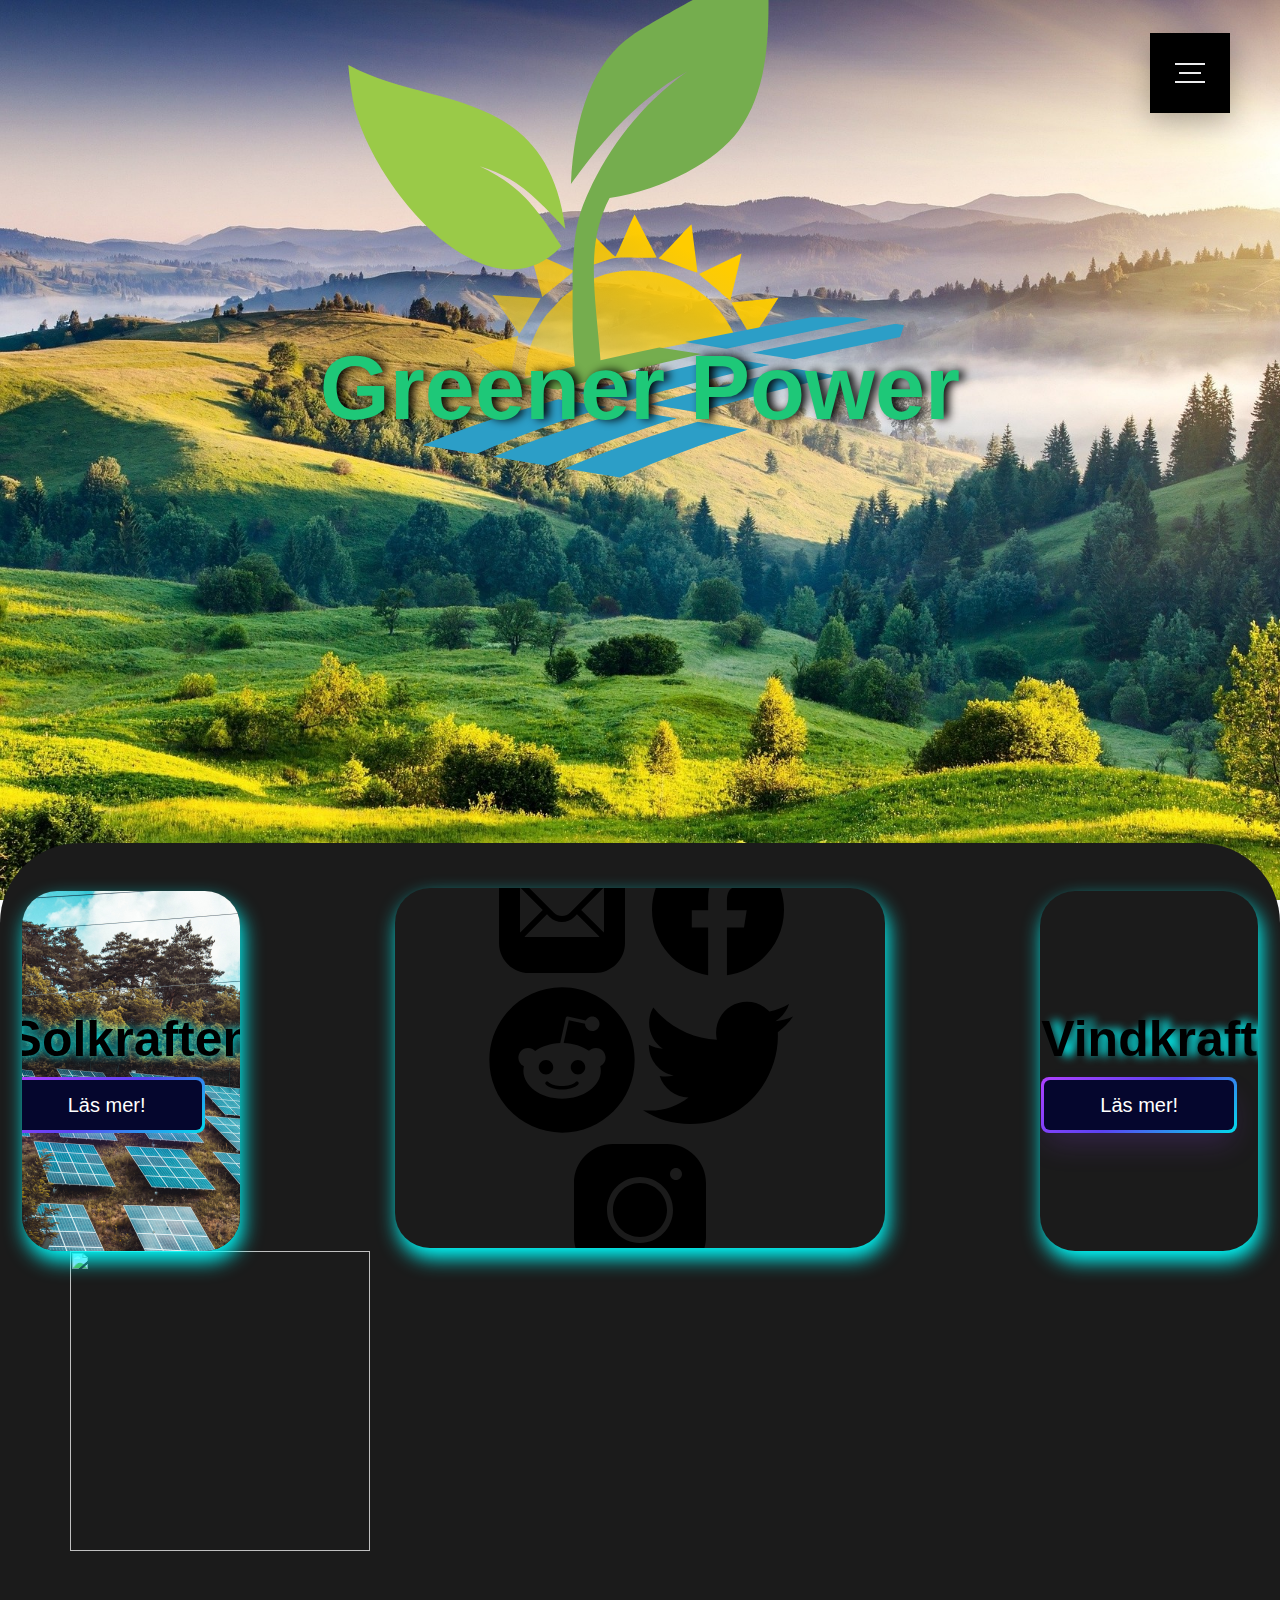
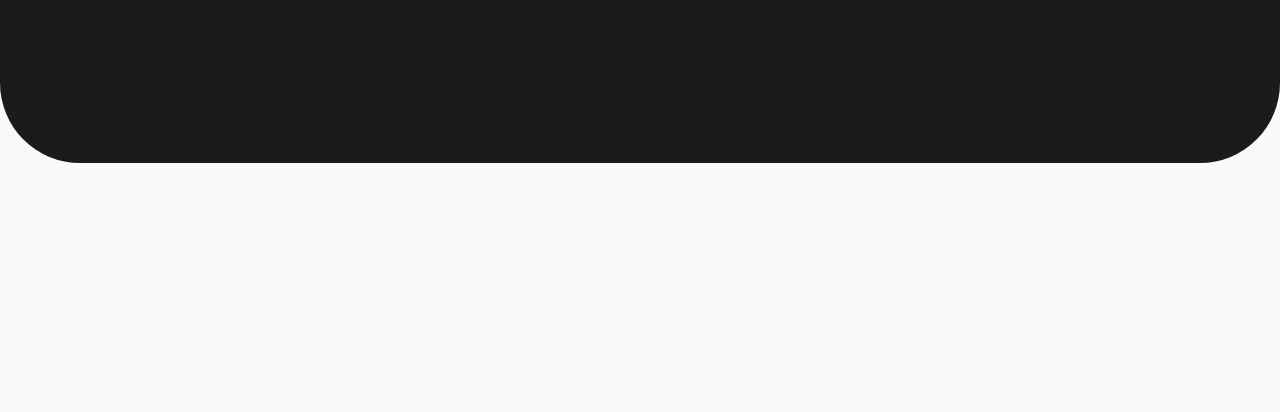
==== commit 633b55f5: "mycket mer" ====
--- a/HTML och CSS/index.html
+++ b/HTML och CSS/index.html
@@ -31,34 +31,52 @@
 
   <div class="Pablo">
    <h2 class="Name">Greener Power</h2>
+   <image src="logga_utan_ring.svg" alt="Företagets logga" class="loga" style="width:150em;height:175em;">
   </div>
-  
-<section class="info">
-<div class="row justify-content-center">
-<div class="conta col col-3">
- <div class="text-align"> 
-  <h2 class="hug">Solkraften</h2>
-  <button class="button-64" role="button"><span onclick="location.href='solceller.html'" class="text">Läs mer!</span></button>
+</image>
+
+
+<section class="lot">
+ <section class="info">
+  <div class="row justify-content-center">
+   <div class="contw cop col-2 mt-5">
+    <div class="text-align"> 
+     <h2 class="hug">Solkraften</h2>
+     <button class="button-64" role="button"><span onclick="location.href='solceller.html'" class="text">Läs mer!</span></button>
+    </div>
  </div>
-</div>
-<div class="conti cot col-4">
+<div class="conti cot col-3">
   <div class="text-place"> 
    <div class="images"> 
-    <figure>
-      <img class="imagu" src="mail.svg" alt=”Photo” width=150 height=150>
+    <figure class="figure">
+      <img class="imagu mouse" onclick="location.href='https://outlook.live.com/'" src="mail.svg" alt=”Photo” width=150 height=150>
+      <img class="imaga mouse" onclick="location.href='https://facebook.com/'" src="facebook.svg" alt=”Photo” width=150 height=150>
+      <img class="imagq mouse" onclick="location.href='https://Reddit.com/'"src="reddit.svg" alt=”Photo” width=150 height=150>
+      <img class="imagw mouse" onclick="location.href='https://Twitter.com/'"src="twitter.svg" alt=”Photo” width=150 height=150>
+      <img class="imago mouse" onclick="location.href='https://instagram.com/'"src="instagram.svg" alt=”Photo” width=150 height=150>
   </figure>
-   
-  </div>
- </div>
-</div>
-<div class="konta2 col col-3">
- <div class="text-align Bug">
-  <h2 class="hug">Vindkraft</h2>
-  <button class="button-64" role="button"> <span onclick="location.href='vindkraft.html'" class="text">Läs mer!</span></button>
- </div>
 </div>
 </div>
-</section>
+ </div>
+
+    
+
+    <div class="konta2 cop col-2 mt-5">
+     <div class="text-align Bug">
+     <h2 class="hut">Vindkraft</h2>
+     <button class="button-64" role="button"> <span onclick="location.href='vindkraft.html'" class="text">Läs mer!</span></button>
+    </div>
+   </div>
+  </div>
+ <div class="container">
+  <div class="row">
+   <div class="kontakt align-self-center">
+    <image onclick="location.href='https://app.tcstenungsund.se/'" src="https://app.tcstenungsund.se/themes/tcapp/images/tc-s-trans.svg" class="mouse" style="width:300px;height:300px">
+  </div>
+ </div> 
+</div> 
+ </section>
+</section> 
 
 
 
--- a/HTML och CSS/Index.css
+++ b/HTML och CSS/Index.css
@@ -16,7 +16,9 @@
   .Name {
     position: absolute;
     font-size: 5em;
-    color:rgba(0,200,105,1);
+    color:rgb(30,200,120);
+    text-shadow: #000 5px 0 10px;
+    padding: 10px;
   }
 
   .Pablo {
@@ -27,40 +29,46 @@
   }
 
   div {
-    column-gap: 75px;
-  }
-
-  .col {
+    column-gap: 155px;
+  }
+
+  .cop {
     border-radius: 35px;
     display: flex;
     justify-content: center;
     align-items: center;
-    margin-bottom: 2em;
     overflow-wrap: break-all;
     overflow: hidden;
+    box-shadow: aqua 3px 10px 20px;
   }
 
   .cot {
     border-radius: 35px;
     display: flex;
-    margin-bottom: 2em;
+    align-items: center;
     overflow-wrap: break-all;
     overflow: hidden;
+    box-shadow: aqua 3px 10px 20px;
   }
 
   .images {
-    margin-top: 40px;
-    margin-left: 20px;
-  }
-
-
-  .reddit {
-    height: 20ch;
-    margin-left: 5ch;
-  }
+    display: inline-block;
+    overflow-wrap: break-word;
+    justify-content: center;
+    align-items: center;
+  }
+
+  
+  .figure {
+    overflow-wrap: break-word;
+    display: inline-block;
+  }
+
+
 
   Body {
     background-size: cover;
+    height: 40em;
     background-image: url(Nature.jpg);
     background-attachment: fixed;
   }
@@ -72,27 +80,67 @@
   }
 
   .info {
-    z-index: -3;
-    height: 45em;
-  }
-
-
-  .conta {
-   height: 80vh;
+    z-index: -1;
+    height: 46em;
+    background-color: rgb(27, 27, 27);
+    border-radius: 80px;
+
+  }
+
+  .lot {
+    margin-top: 60px;
+    display: inline-block;
+    width: 100%;
+    }
+
+    @media (min-width: 768px) {
+      .info {
+        font-size: 20px;
+        min-height: 30em;
+        max-height: 90em;
+      }
+    }
+
+
+  .contw {
+   height: 40vh;
    width: 100px;
    background-image: url(solceller.jpg);
    background-size: cover;
+   box-shadow: aqua 3px 10px 20px;
+   text-align: center;
+  }
+
+  @media (min-width: 768px) {
+    .contw {
+      font-size: 20px;
+      min-width: 214.444px;
+    }
   }
 
   .conti {
-    height: 80vh;
-    background-image: url(dark.jpg);
+    height: 40vh;
+    background-image: url(https://images.unsplash.com/photo-1454117096348-e4abbeba002c?ixlib=rb-4.0.3&ixid=M3wxMjA3fDB8MHxwaG90by1wYWdlfHx8fGVufDB8fHx8fA%3D%3D&auto=format&fit=crop&w=1470&q=80);
     background-size: cover;
+    justify-content: center;
+    margin-top: 5vh;
+  }
+
+  @media (min-width: 768px) {
+    .conti {
+      font-size: 20px;
+      min-width: 490px;
+    }
+  }
+
+   .loga {
+    margin-top: 5em;
+    margin-bottom: 0;
    }
 
    .kontakt {
-    margin-left: 10vh;
-    color: #fff;
+    display: flex;
+    justify-content: center;
    }
 
    .mail {
@@ -101,17 +149,28 @@
 
 
   .konta2 {
-    height: 80vh;
+    height: 40vh;
     background-image: url(Vind2.jpg);
     background-size: cover;
    }
 
+   @media (min-width: 768px) {
+    .konta2 {
+      font-size: 20px;
+      min-width: 214.444px;
+    }
+  }
+
    .text-align {
-
+    display: inline-block;
+    overflow-wrap: break-word;
+    justify-content: center;
+    align-items: center;
    }
 
    .text-place {
     color: #000;
+    text-align: center;
 
    }
 
@@ -144,6 +203,18 @@
   outline: 0;
 }
 
+.mouse:active,
+.mouse:hover {
+  outline: 0;
+}
+
+.mouse {
+  -webkit-user-select: none;
+  touch-action: manipulation;
+  white-space: nowrap;
+  cursor: pointer;
+}
+
 .button-64 span {
   background-color: rgb(5, 6, 45);
   padding: 15px 20px;
@@ -164,11 +235,15 @@
   }
 }
    
-.bug {
-}
    
    .hug {
-    color: #fff;
+    color: #000;
+    text-shadow: aqua 1px 0 10px;
+   }
+
+   .hut {
+    color: #000;
+    text-shadow: aqua 10px 0 10px;
    }
    
   .s-text {
@@ -285,7 +360,7 @@
   z-index: 9;
   overflow: hidden;
   box-shadow: 0 8px 30px 0 rgba(0,0,0,0.3);
-  background-color: #4DAA57;
+  background-color: black;
   animation: border-transform 7s linear infinite;
   transition: top 350ms 1100ms cubic-bezier(0.23, 1, 0.32, 1),  
               right 350ms 1100ms cubic-bezier(0.23, 1, 0.32, 1),
@@ -369,7 +444,7 @@
 }
 .nav ul li a:hover{
   text-decoration: none;
-  color: #7fcdff;
+  color: red;
 }
 .nav ul li a:after{
   display: block;
@@ -380,7 +455,7 @@
   margin-top: -1vh;
   width: 0;
   left: 0;
-  background-color: #353746;
+  background-color: none;
   opacity: 0.8;
   transition: width 250ms linear;
 }
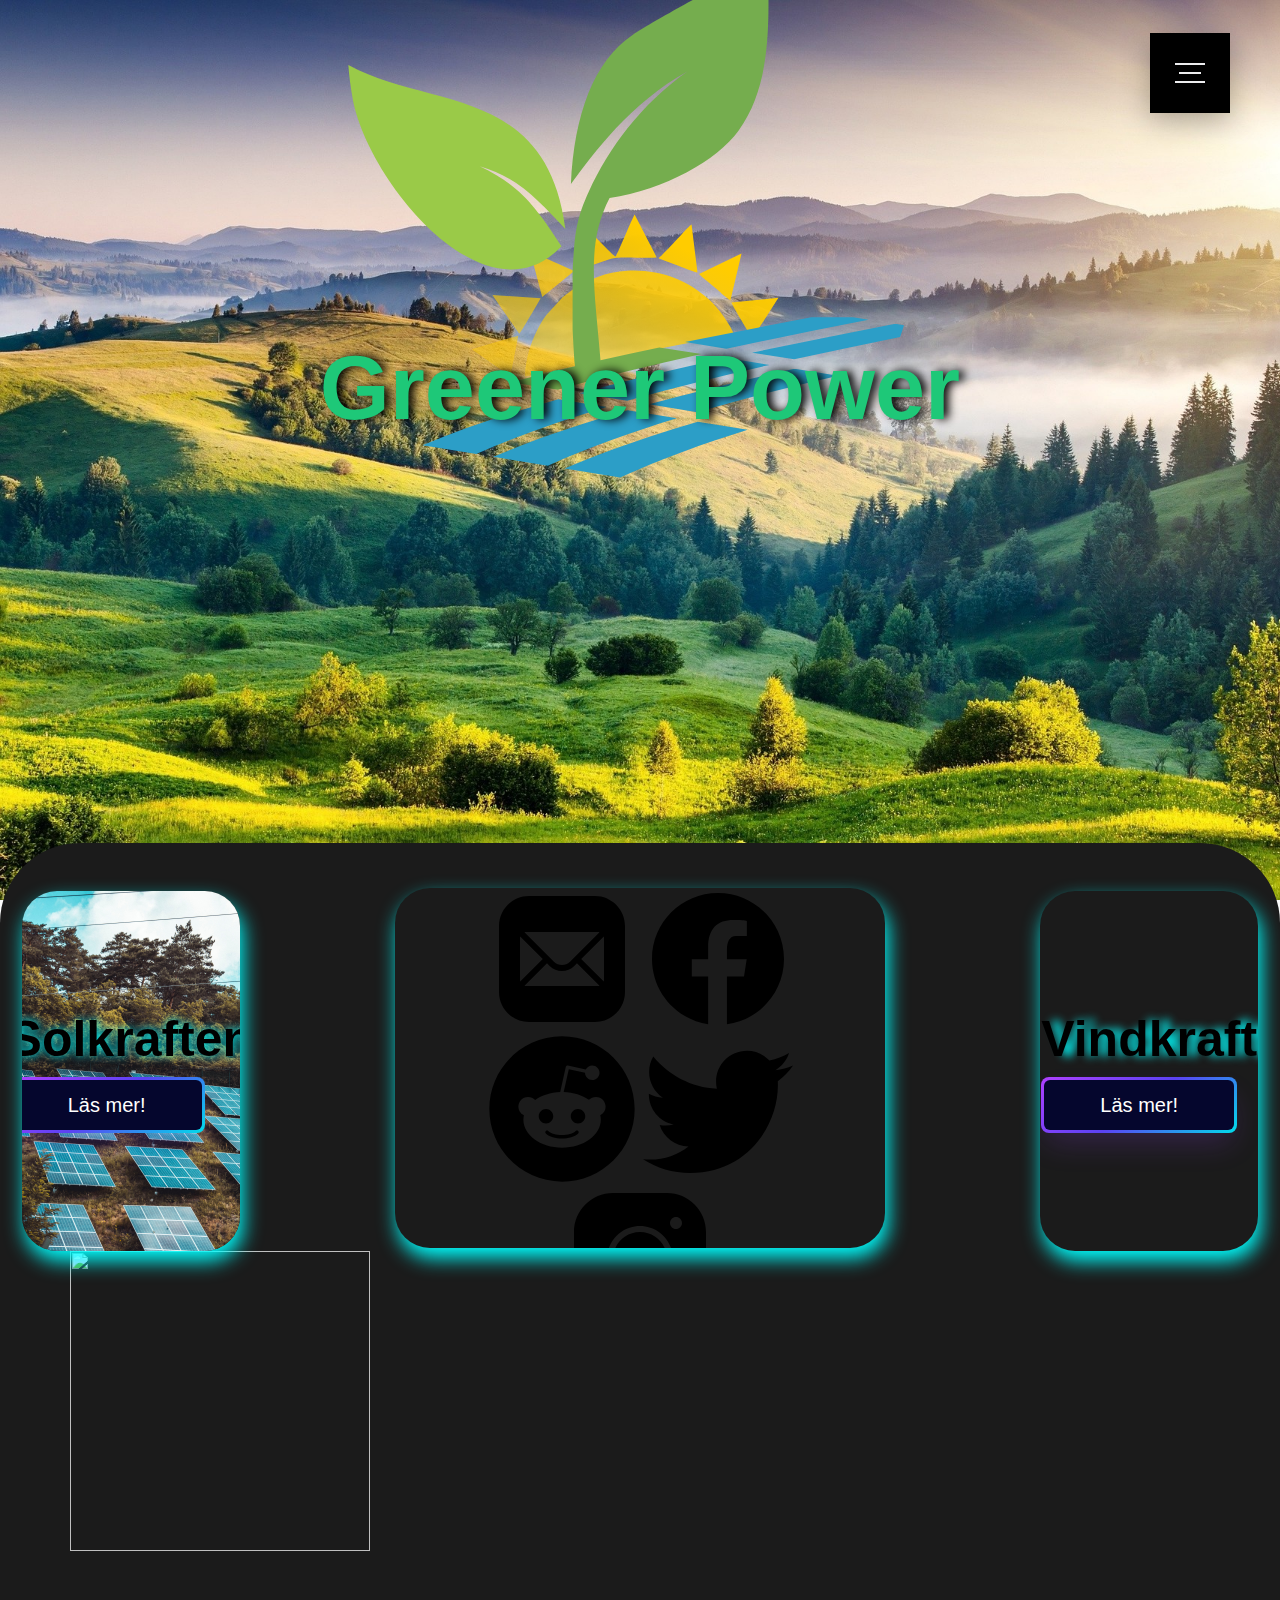
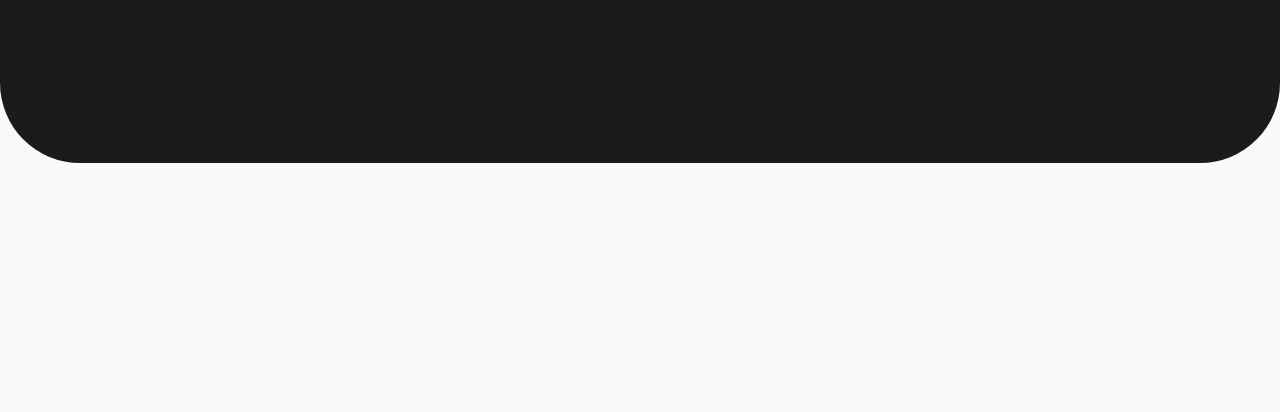
==== commit 15fcc829: "a" ====
--- a/HTML och CSS/index.html
+++ b/HTML och CSS/index.html
@@ -49,6 +49,7 @@
   <div class="text-place"> 
    <div class="images"> 
     <figure class="figure">
+      <h2 class="ah2">Kontakt</h2>
       <img class="imagu mouse" onclick="location.href='https://outlook.live.com/'" src="mail.svg" alt=”Photo” width=150 height=150>
       <img class="imaga mouse" onclick="location.href='https://facebook.com/'" src="facebook.svg" alt=”Photo” width=150 height=150>
       <img class="imagq mouse" onclick="location.href='https://Reddit.com/'"src="reddit.svg" alt=”Photo” width=150 height=150>
--- a/HTML och CSS/Index.css
+++ b/HTML och CSS/Index.css
@@ -99,6 +99,16 @@
         min-height: 30em;
         max-height: 90em;
       }
+    }
+
+    .ah2 {
+      color: lightgoldenrodyellow;
+      text-shadow: #000 10px 0 10px;
+      border-style: solid;
+      border-color: black;
+      border-width: 1vh;
+      border-radius: 30px;
+      margin: 10px;
     }
 
 
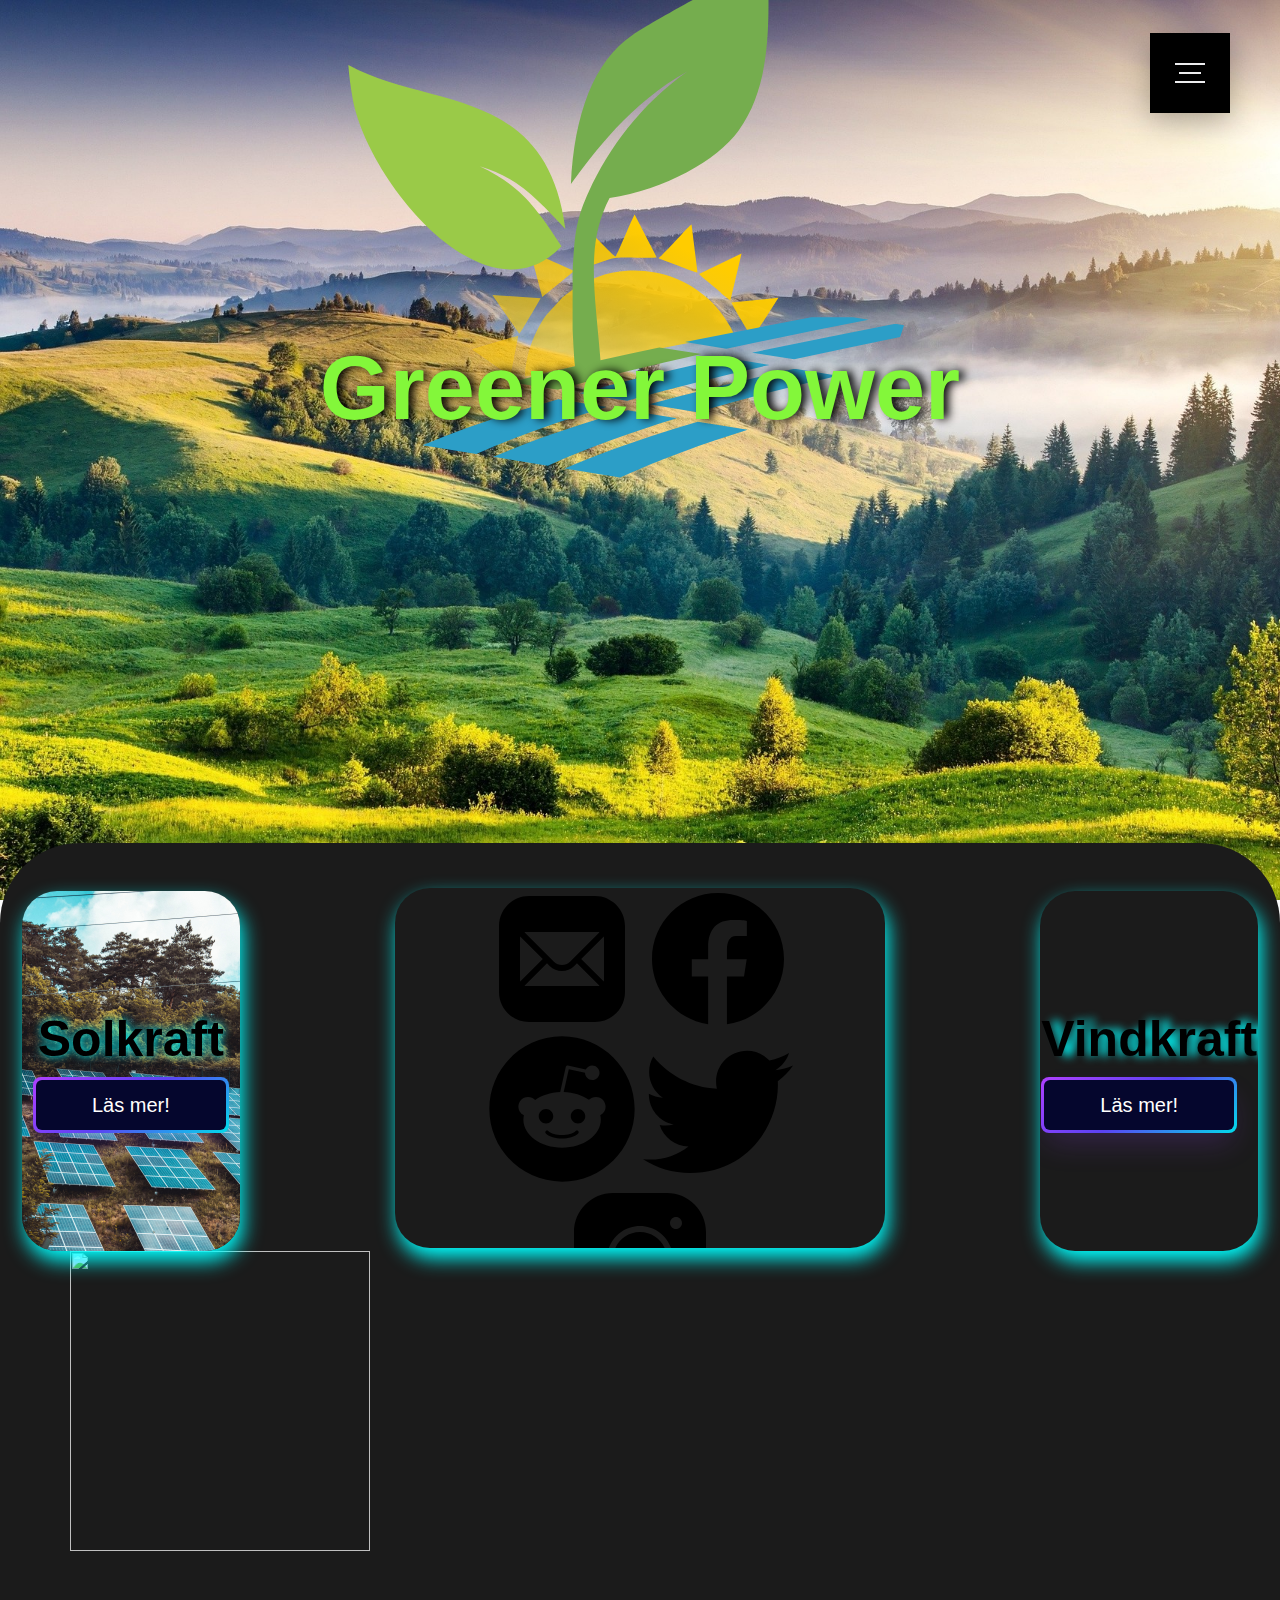
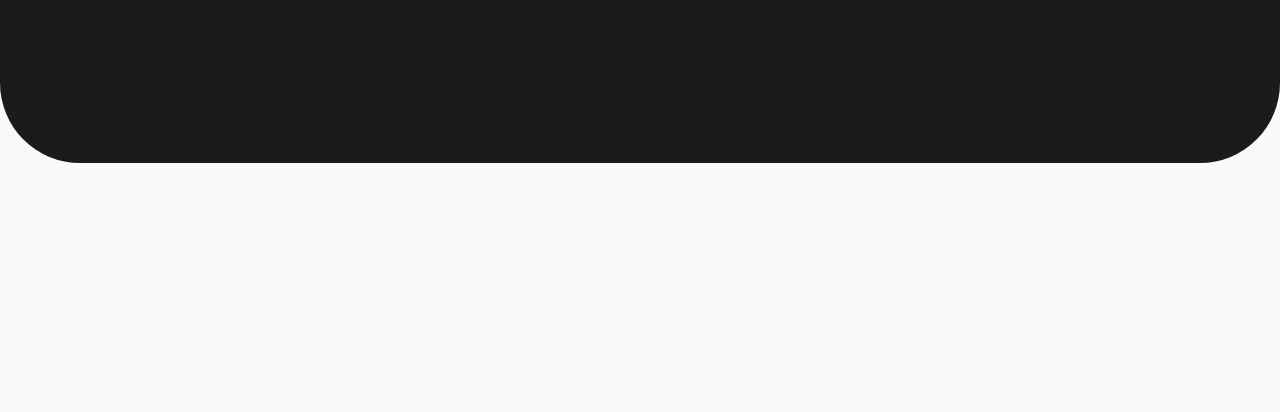
==== commit a61c4924: "Update index.html" ====
--- a/HTML och CSS/index.html
+++ b/HTML och CSS/index.html
@@ -41,7 +41,7 @@
   <div class="row justify-content-center">
    <div class="contw cop col-2 mt-5">
     <div class="text-align"> 
-     <h2 class="hug">Solkraften</h2>
+     <h2 class="hug">Solkraft</h2>
      <button class="button-64" role="button"><span onclick="location.href='solceller.html'" class="text">Läs mer!</span></button>
     </div>
  </div>
--- a/HTML och CSS/Index.css
+++ b/HTML och CSS/Index.css
@@ -16,7 +16,7 @@
   .Name {
     position: absolute;
     font-size: 5em;
-    color:rgb(30,200,120);
+    color:rgb(131, 247, 58);
     text-shadow: #000 5px 0 10px;
     padding: 10px;
   }
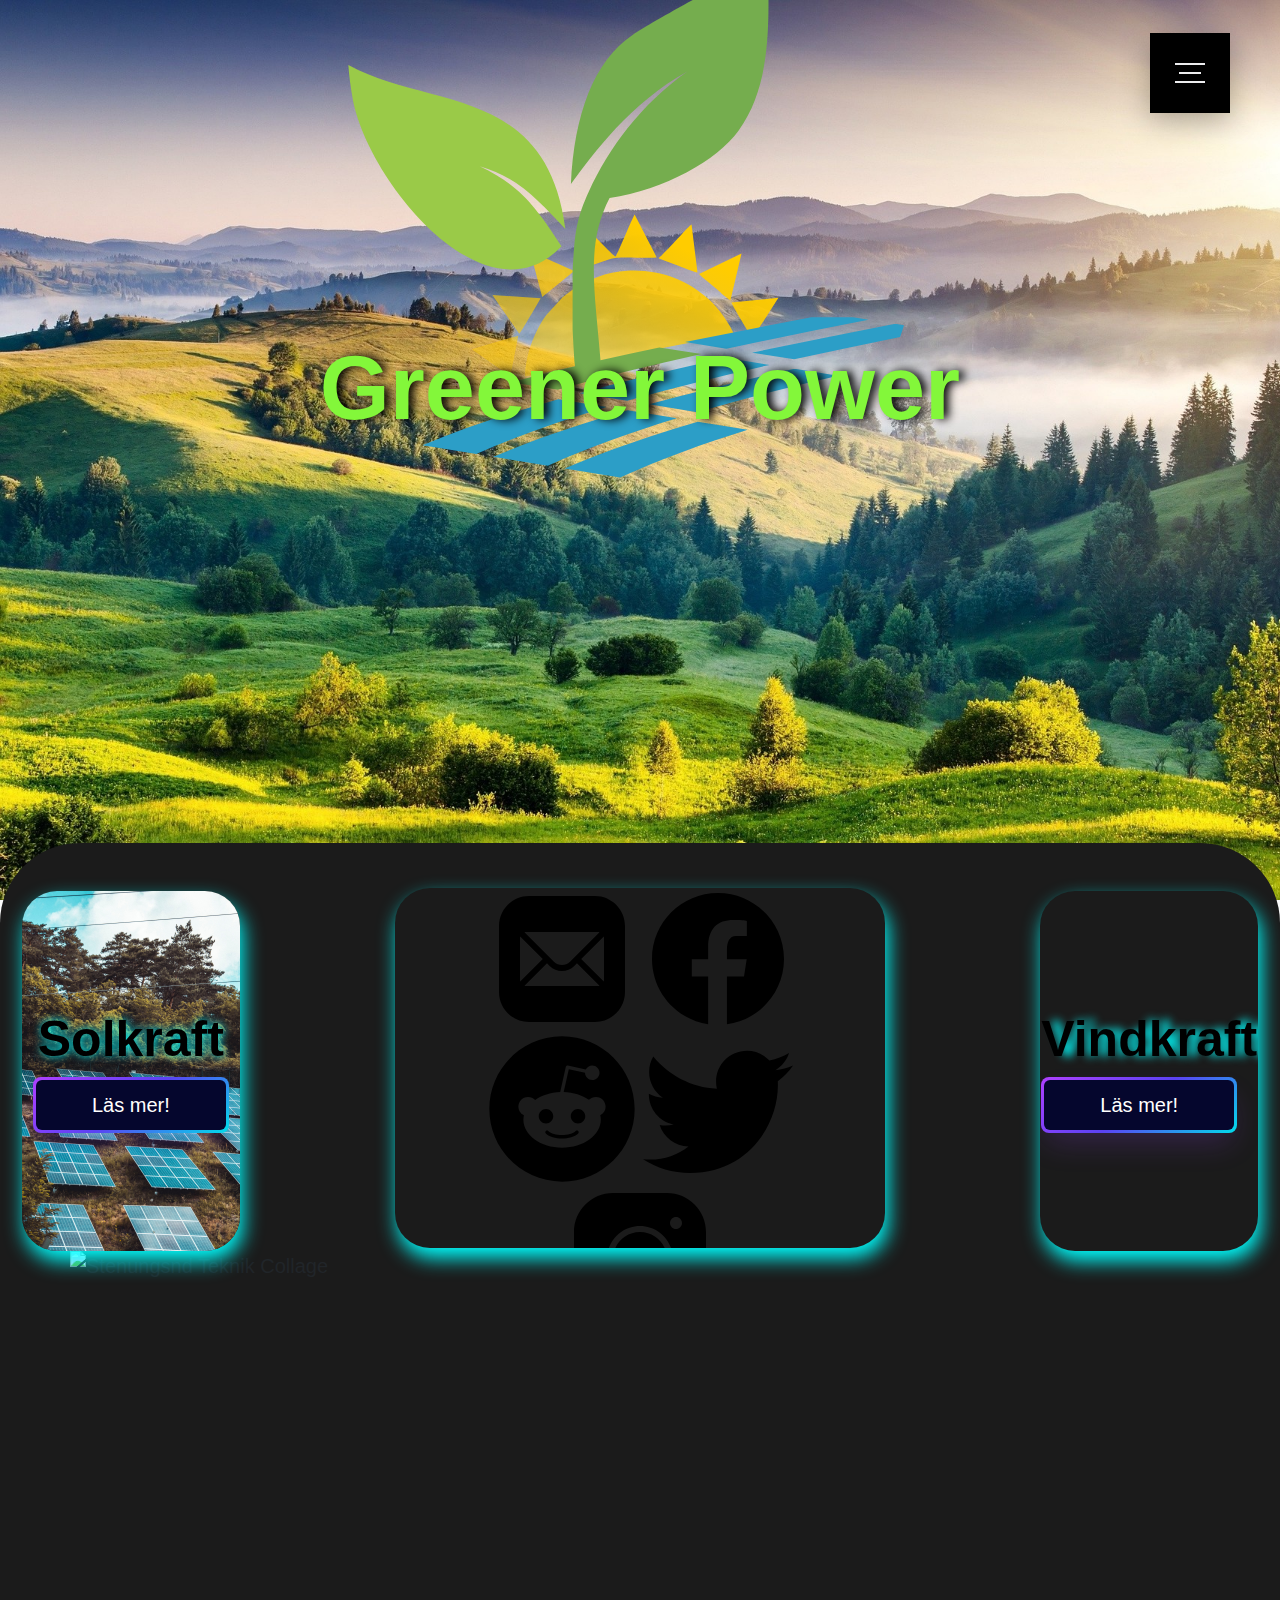
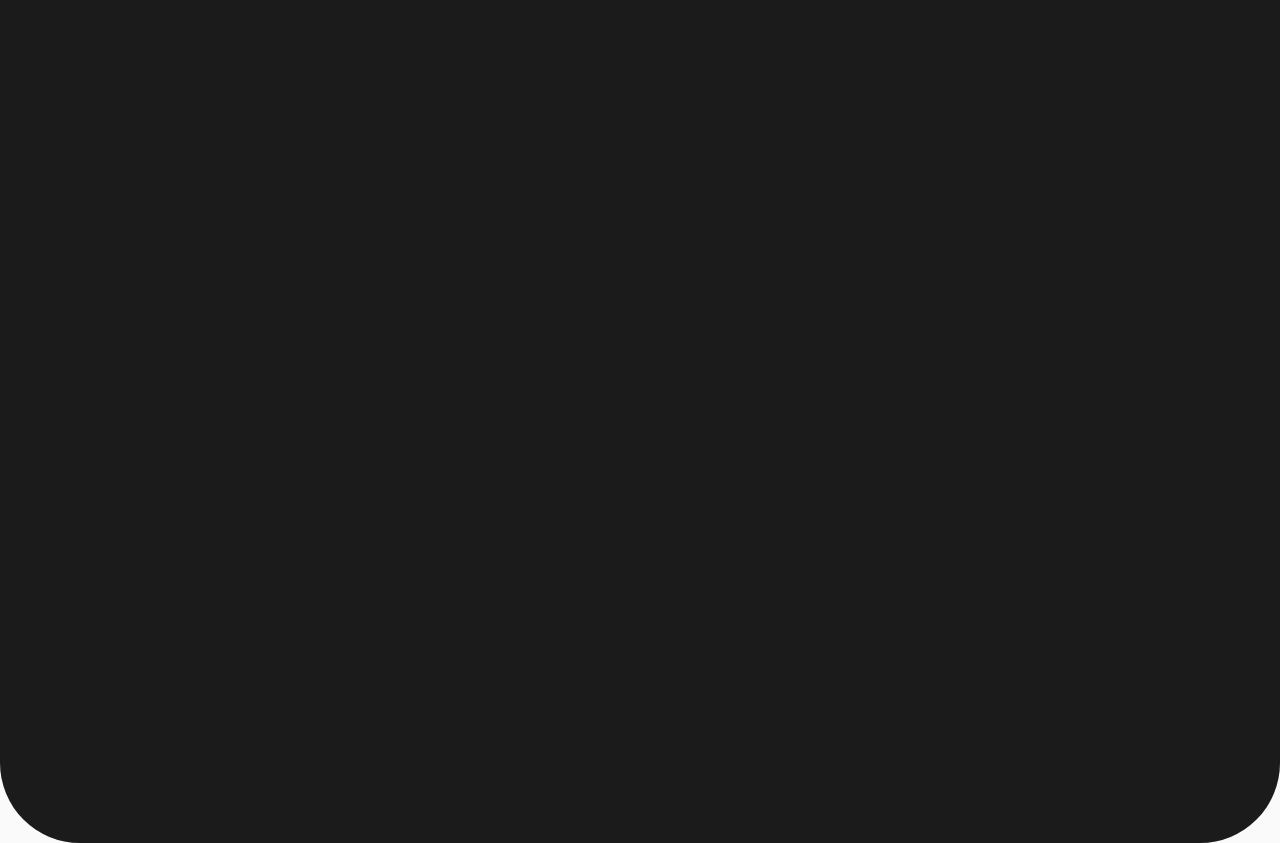
==== commit b02656b9: "Update index.html" ====
--- a/HTML och CSS/index.html
+++ b/HTML och CSS/index.html
@@ -21,7 +21,7 @@
     <input class="menu-icon" type="checkbox" id="menu-icon" name="menu-icon"/>
     <label for="menu-icon"></label>
     <nav class="nav"> 		
-        <ul class="pt-5" class="active">
+        <ul class="pt-5 active">
             <li><a href="index.html">Hem</a></li>
             <li><a href="Vindkraft.html">Vindkraft</a></li>
             <li><a href="Solceller.html">Solceller</a></li>
@@ -31,9 +31,9 @@
 
   <div class="Pablo">
    <h2 class="Name">Greener Power</h2>
-   <image src="logga_utan_ring.svg" alt="Företagets logga" class="loga" style="width:150em;height:175em;">
+   <img class="loga" src="logga_utan_ring.svg" alt="Företagets logga" style="width:150em;height:175em;">
+  </image>  
   </div>
-</image>
 
 
 <section class="lot">
@@ -42,7 +42,7 @@
    <div class="contw cop col-2 mt-5">
     <div class="text-align"> 
      <h2 class="hug">Solkraft</h2>
-     <button class="button-64" role="button"><span onclick="location.href='solceller.html'" class="text">Läs mer!</span></button>
+     <button class="button-64"><span onclick="location.href='solceller.html'" class="text">Läs mer!</span></button>
     </div>
  </div>
 <div class="conti cot col-3">
@@ -52,9 +52,9 @@
       <h2 class="ah2">Kontakt</h2>
       <img class="imagu mouse" onclick="location.href='https://outlook.live.com/'" src="mail.svg" alt=”Photo” width=150 height=150>
       <img class="imaga mouse" onclick="location.href='https://facebook.com/'" src="facebook.svg" alt=”Photo” width=150 height=150>
-      <img class="imagq mouse" onclick="location.href='https://Reddit.com/'"src="reddit.svg" alt=”Photo” width=150 height=150>
-      <img class="imagw mouse" onclick="location.href='https://Twitter.com/'"src="twitter.svg" alt=”Photo” width=150 height=150>
-      <img class="imago mouse" onclick="location.href='https://instagram.com/'"src="instagram.svg" alt=”Photo” width=150 height=150>
+      <img class="imagq mouse" onclick="location.href='https://Reddit.com/'" src="reddit.svg" alt=”Photo” width=150 height=150>
+      <img class="imagw mouse" onclick="location.href='https://Twitter.com/'" src="twitter.svg" alt=”Photo” width=150 height=150>
+      <img class="imago mouse" onclick="location.href='https://instagram.com/'" src="instagram.svg" alt=”Photo” width=150 height=150>
   </figure>
 </div>
 </div>
@@ -72,10 +72,11 @@
  <div class="container">
   <div class="row">
    <div class="kontakt align-self-center">
-    <image onclick="location.href='https://app.tcstenungsund.se/'" src="https://app.tcstenungsund.se/themes/tcapp/images/tc-s-trans.svg" class="mouse" style="width:300px;height:300px">
+    <img class="mouse" onclick="location.href='https://app.tcstenungsund.se/'" src="https://app.tcstenungsund.se/themes/tcapp/images/tc-s-trans.svg" alt="Stenungsnd Teknik Collage" style="width:300px;height:300px">
   </div>
  </div> 
 </div> 
+</div>
  </section>
 </section> 
 
@@ -85,7 +86,6 @@
 
 
 
-</div>
 <script src="https://cdn.jsdelivr.net/npm/bootstrap@5.3.0-alpha1/dist/js/bootstrap.bundle.min.js" integrity="sha384-w76AqPfDkMBDXo30jS1Sgez6pr3x5MlQ1ZAGC+nuZB+EYdgRZgiwxhTBTkF7CXvN" crossorigin="anonymous"></script>
 </body>
 </html>
--- a/HTML och CSS/Index.css
+++ b/HTML och CSS/Index.css
@@ -37,7 +37,6 @@
     display: flex;
     justify-content: center;
     align-items: center;
-    overflow-wrap: break-all;
     overflow: hidden;
     box-shadow: aqua 3px 10px 20px;
   }
@@ -46,7 +45,6 @@
     border-radius: 35px;
     display: flex;
     align-items: center;
-    overflow-wrap: break-all;
     overflow: hidden;
     box-shadow: aqua 3px 10px 20px;
   }
@@ -68,7 +66,7 @@
 
   Body {
     background-size: cover;
-    height: 40em;
+    height: 60em;
     background-image: url(Nature.jpg);
     background-attachment: fixed;
   }
@@ -76,12 +74,11 @@
   .kontainer {
     background-color: forestgreen;
     padding: 10rem;
-    position: flex;
   }
 
   .info {
     z-index: -1;
-    height: 46em;
+    height: 80em;
     background-color: rgb(27, 27, 27);
     border-radius: 80px;
 
@@ -202,7 +199,6 @@
   padding: 3px;
   text-decoration: none;
   user-select: none;
-  -webkit-user-select: none;
   touch-action: manipulation;
   white-space: nowrap;
   cursor: pointer;
@@ -219,7 +215,6 @@
 }
 
 .mouse {
-  -webkit-user-select: none;
   touch-action: manipulation;
   white-space: nowrap;
   cursor: pointer;
@@ -465,7 +460,6 @@
   margin-top: -1vh;
   width: 0;
   left: 0;
-  background-color: none;
   opacity: 0.8;
   transition: width 250ms linear;
 }
@@ -475,7 +469,7 @@
 
 
 .menu-icon:checked ~ .nav  ul li {
-  pointer-events: auto;
+  pointer-events: none;
   visibility: visible;
   opacity: 1;
   transform: translateY(0);
